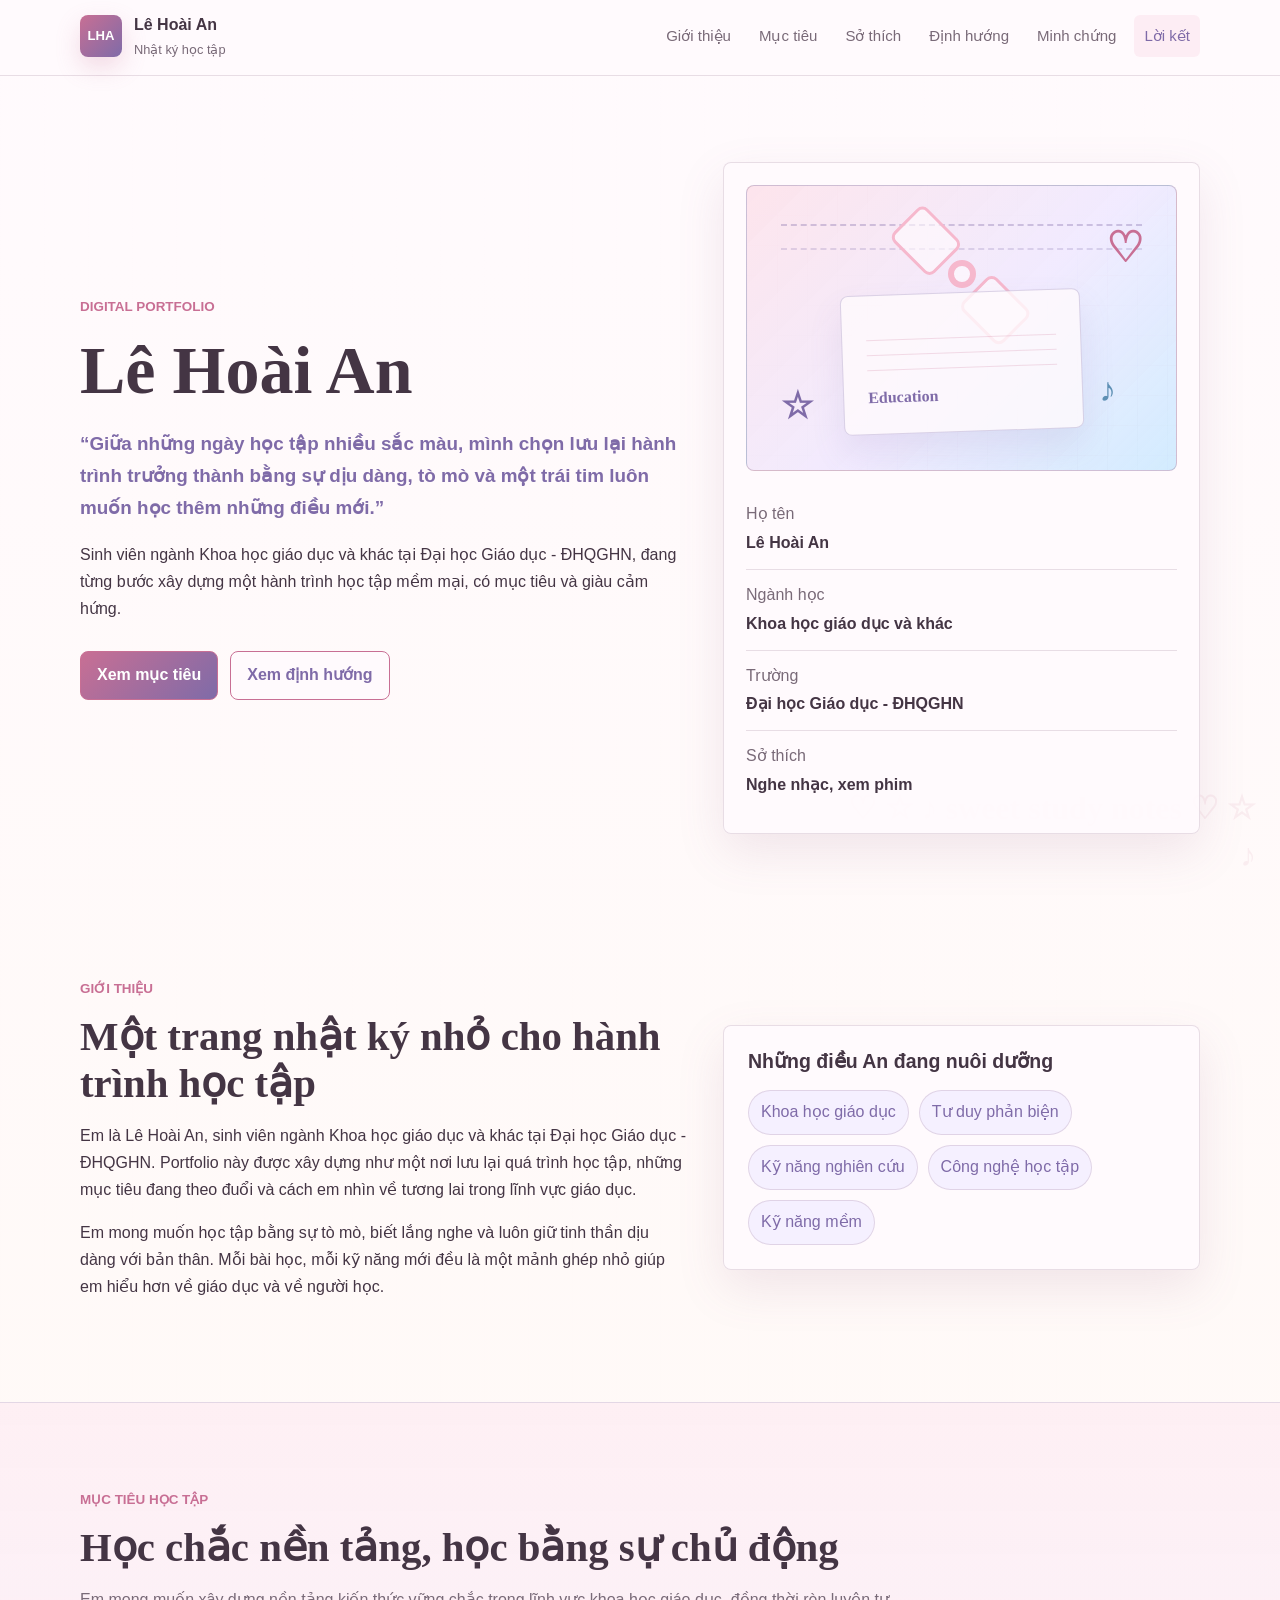
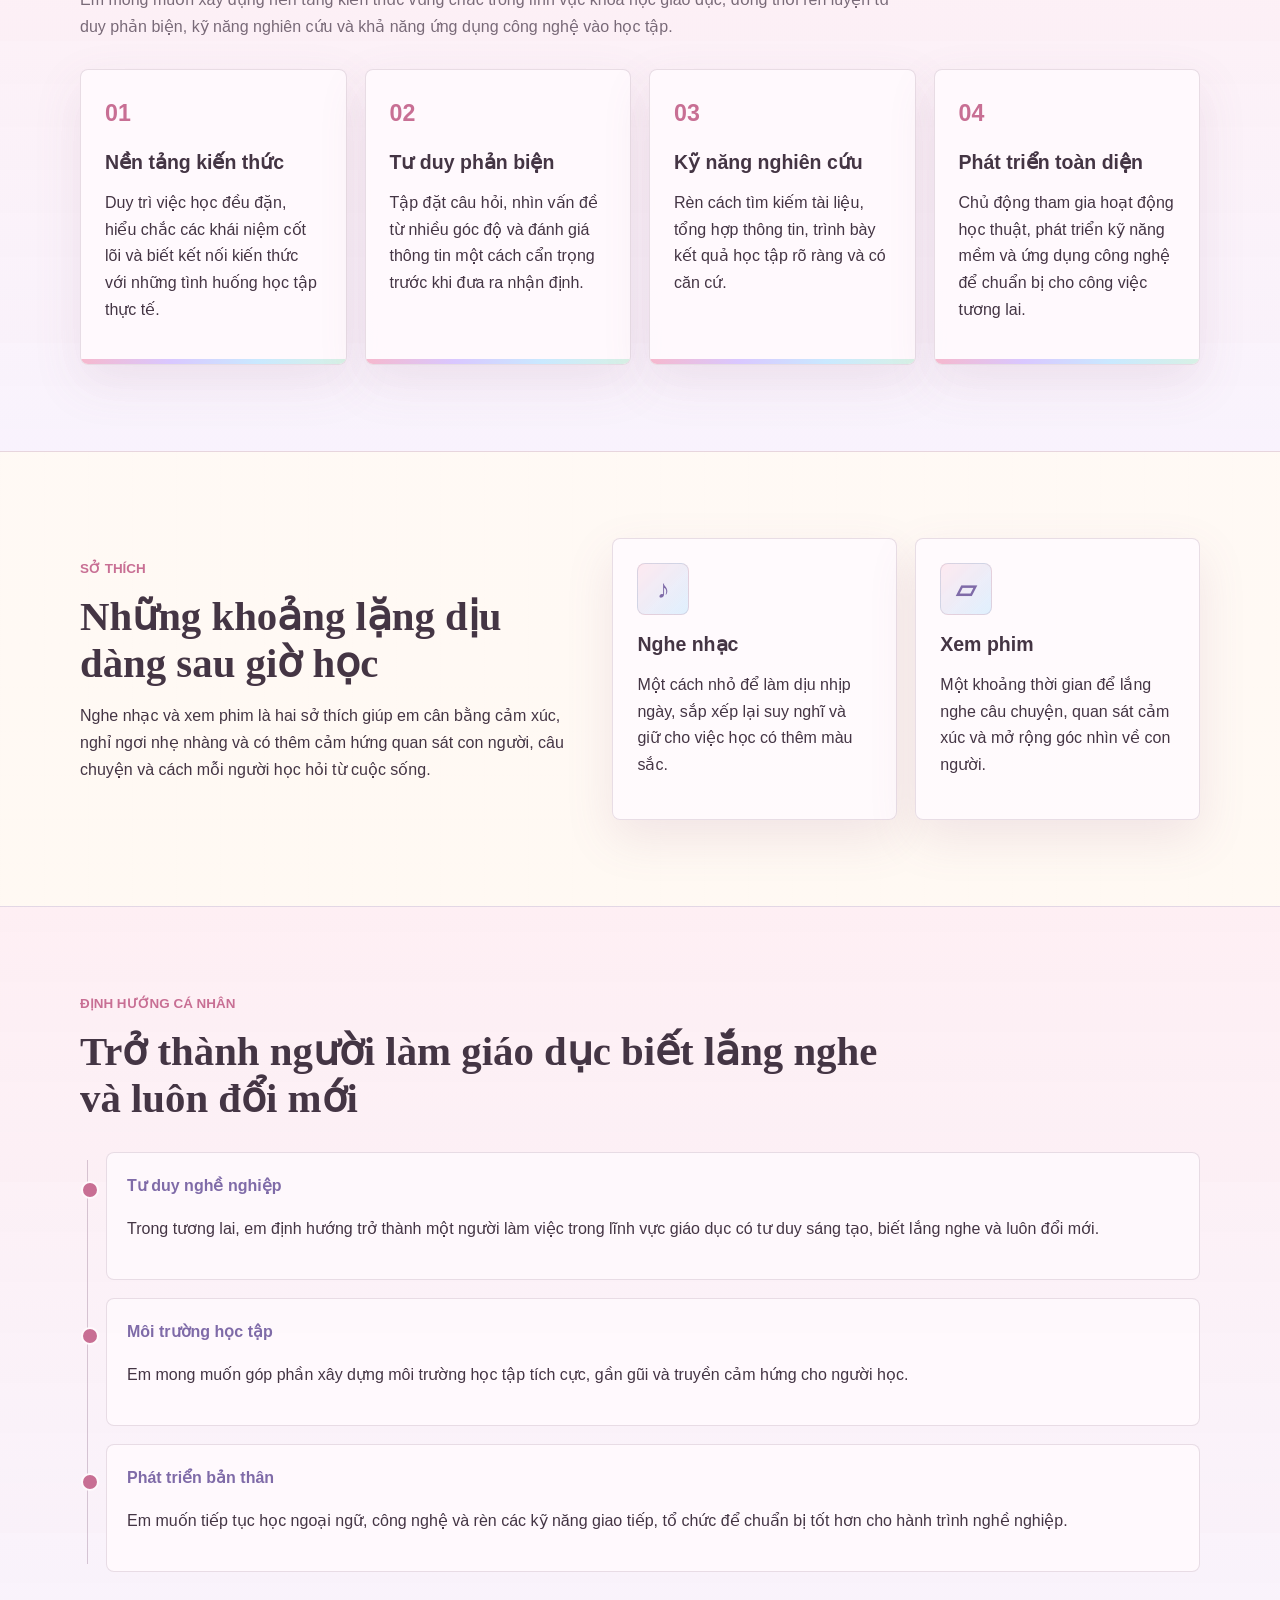
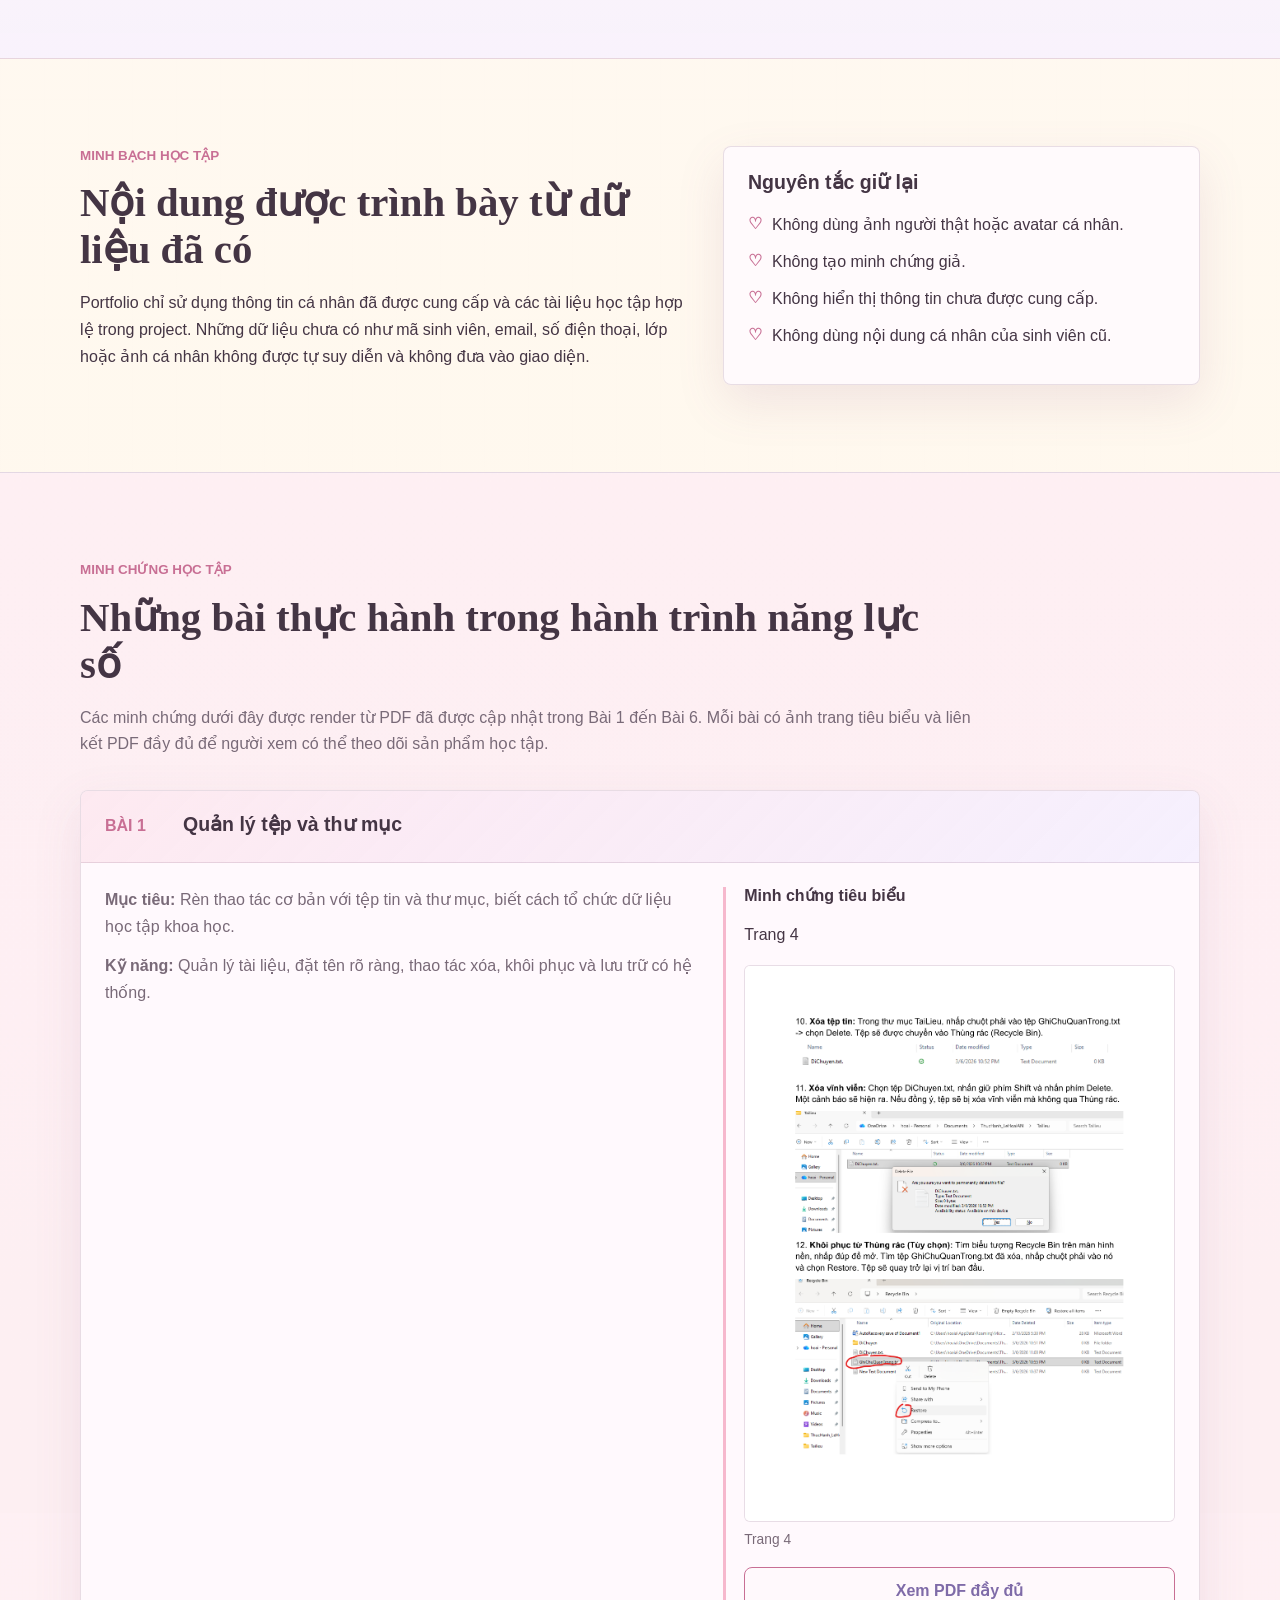
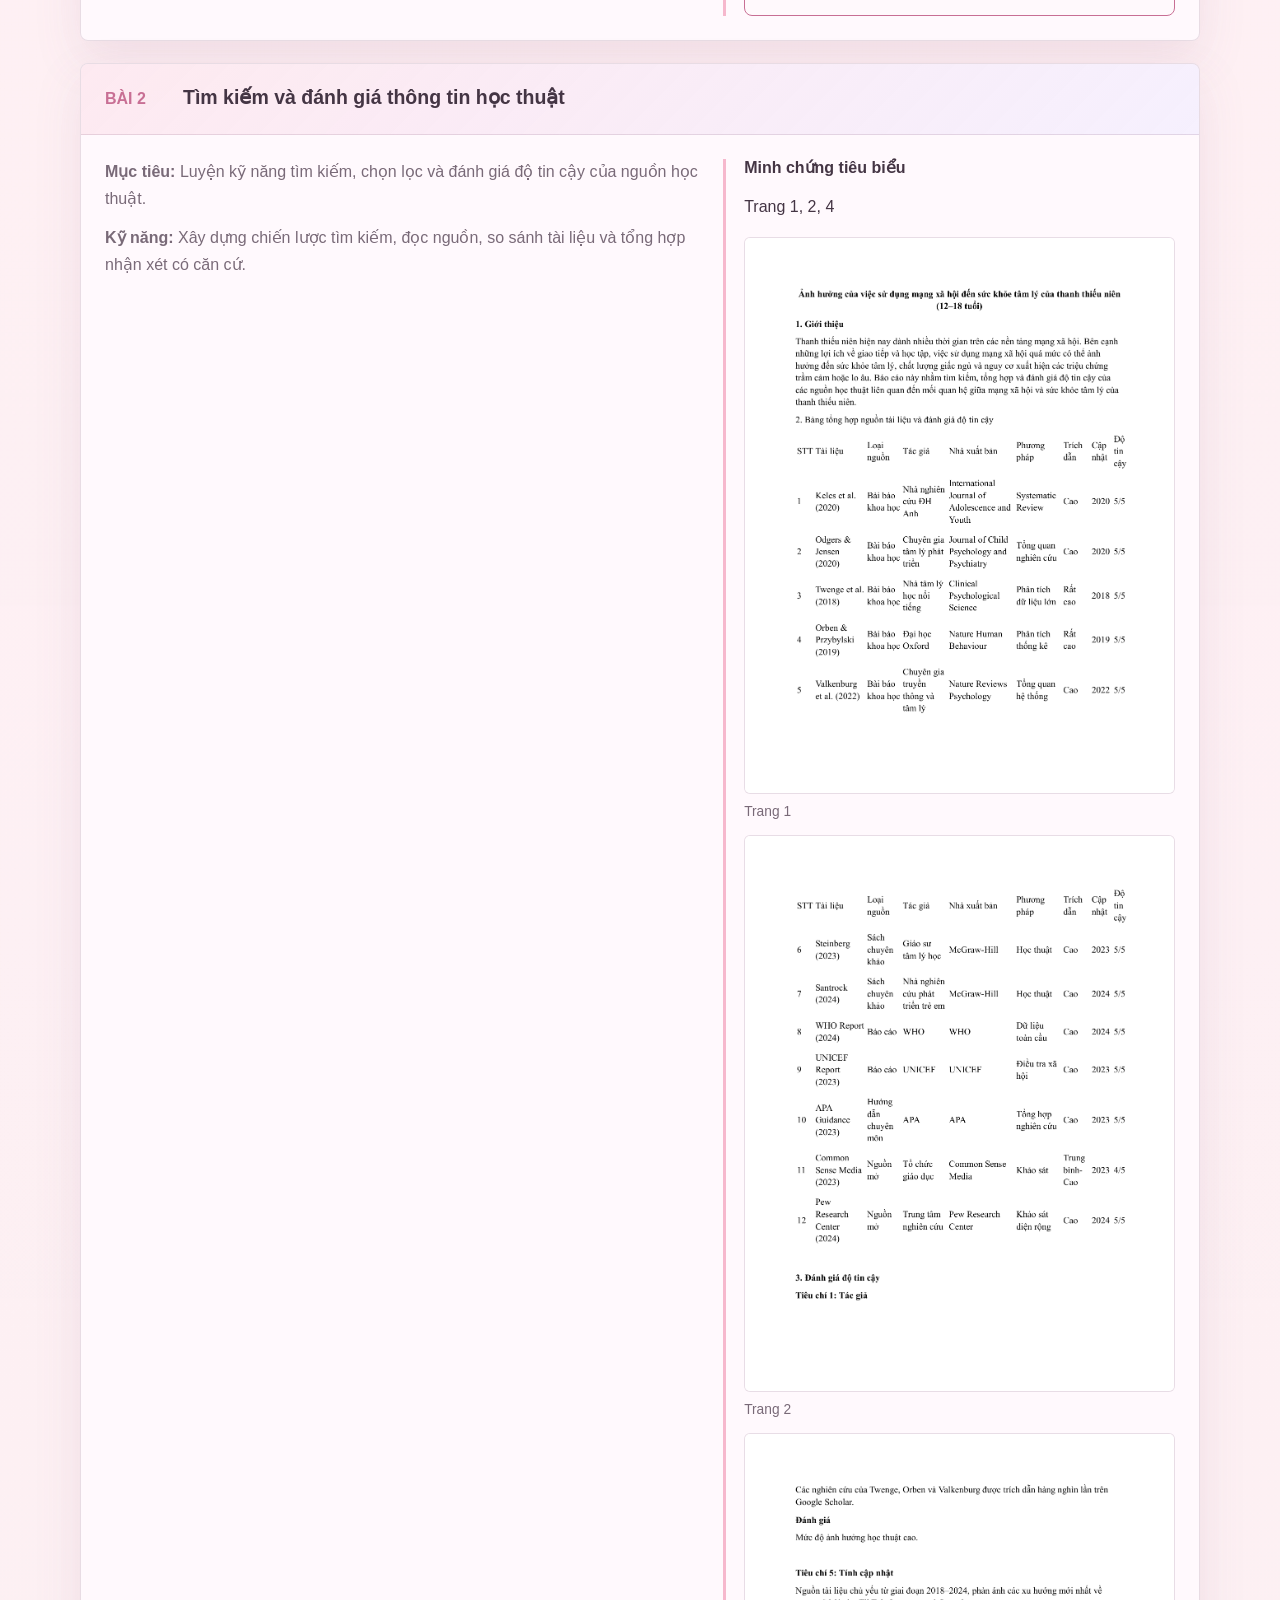
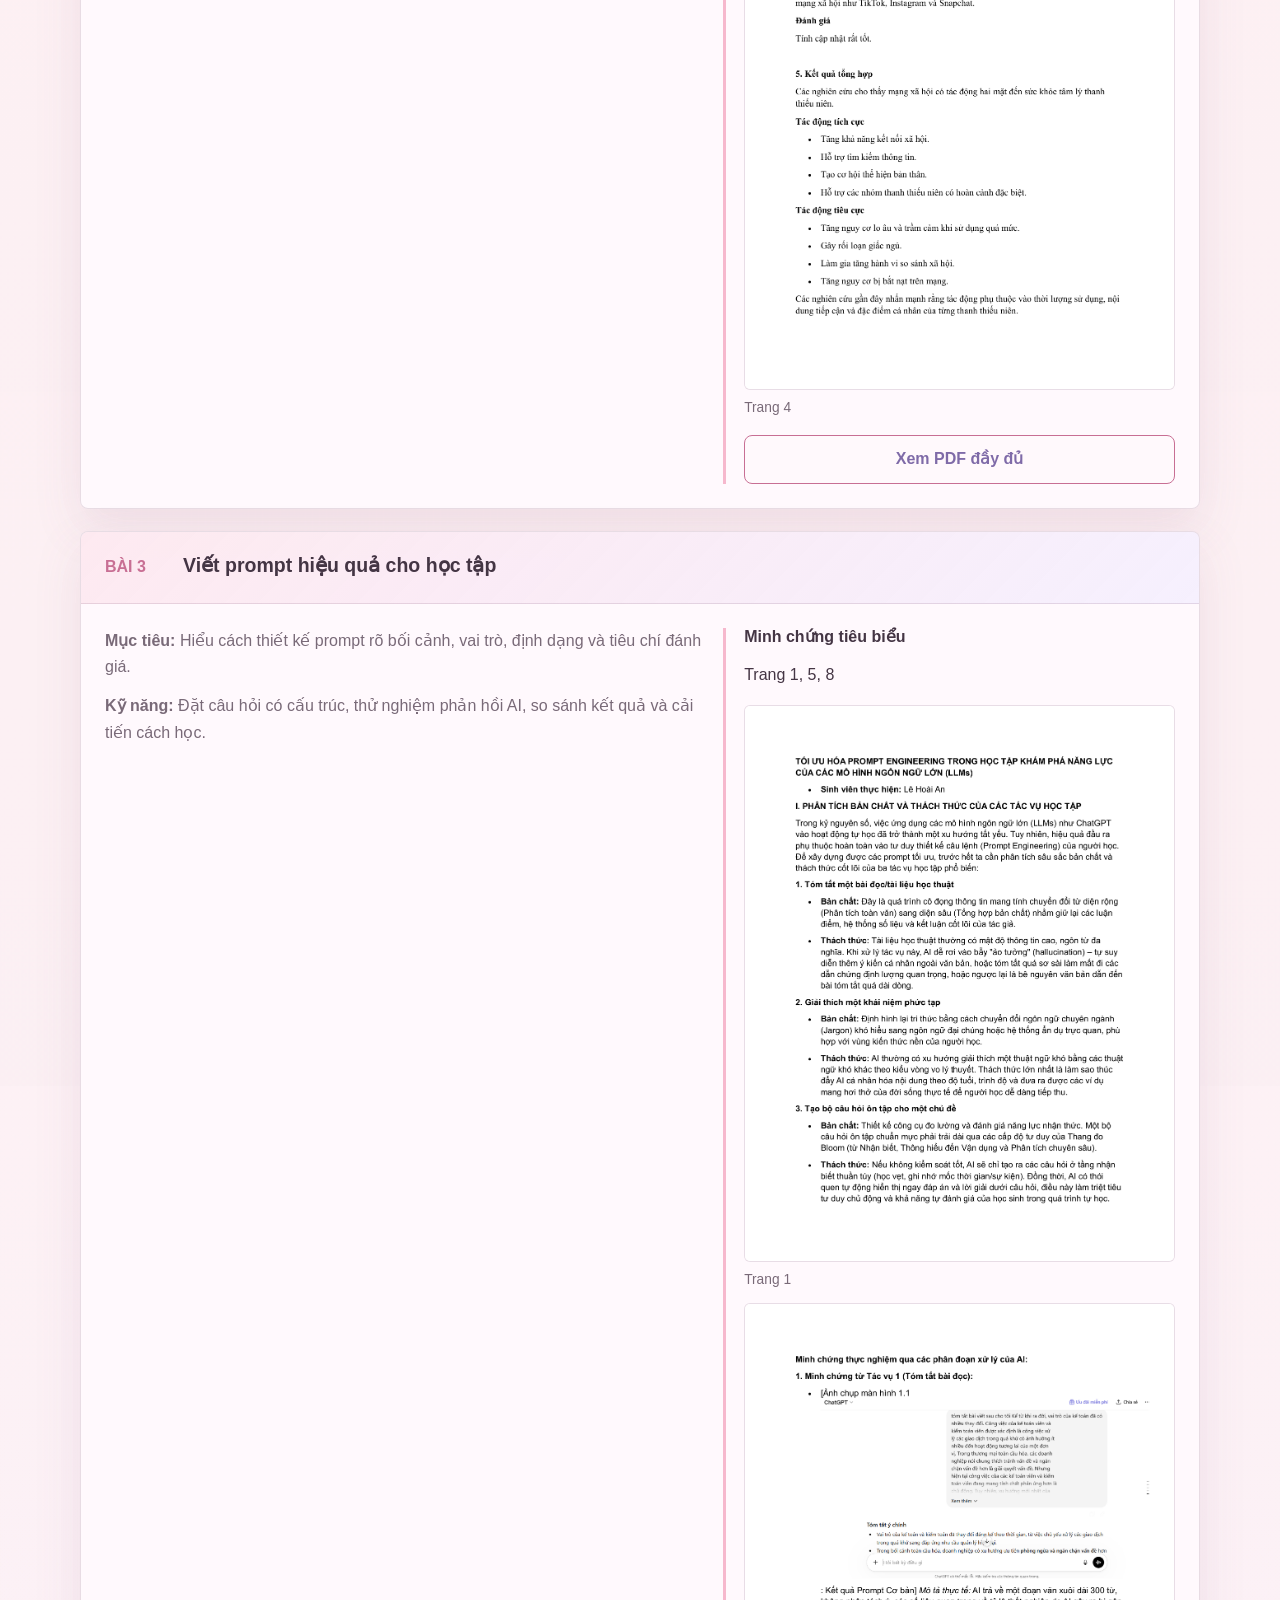
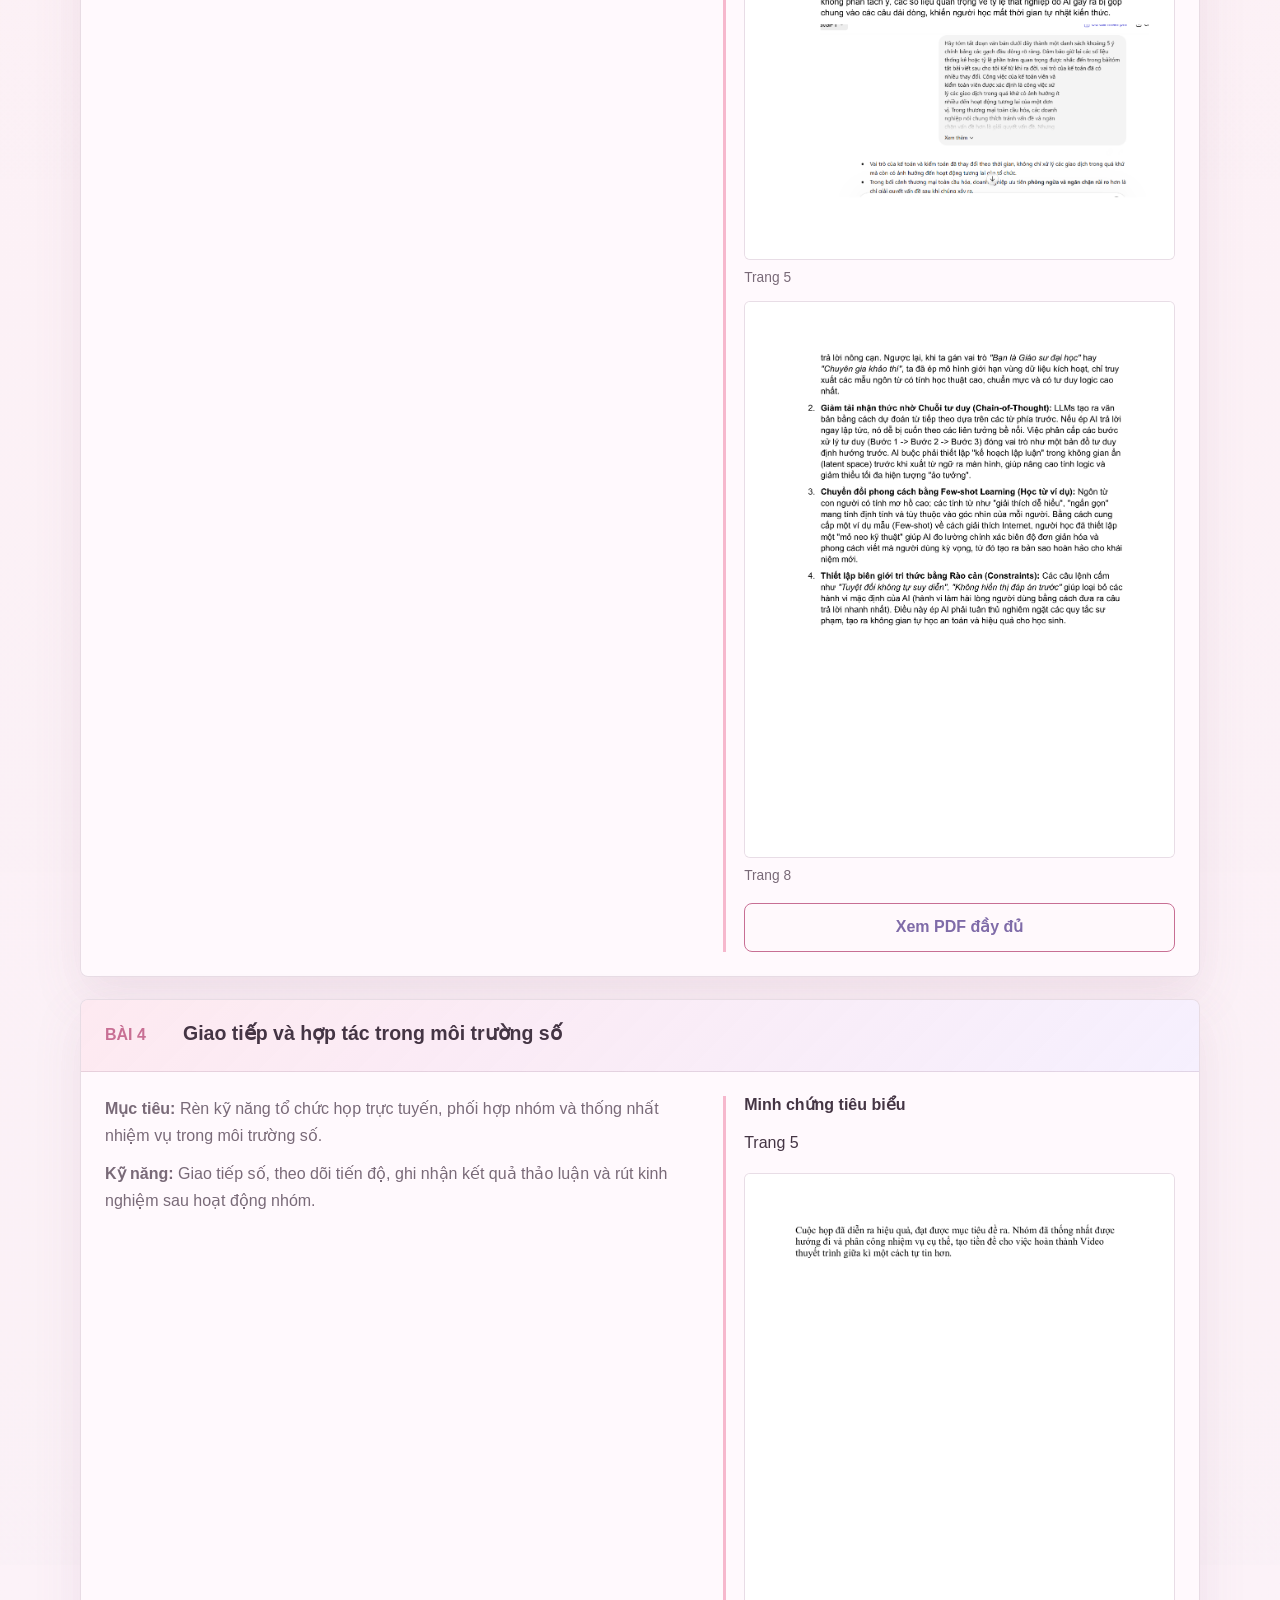
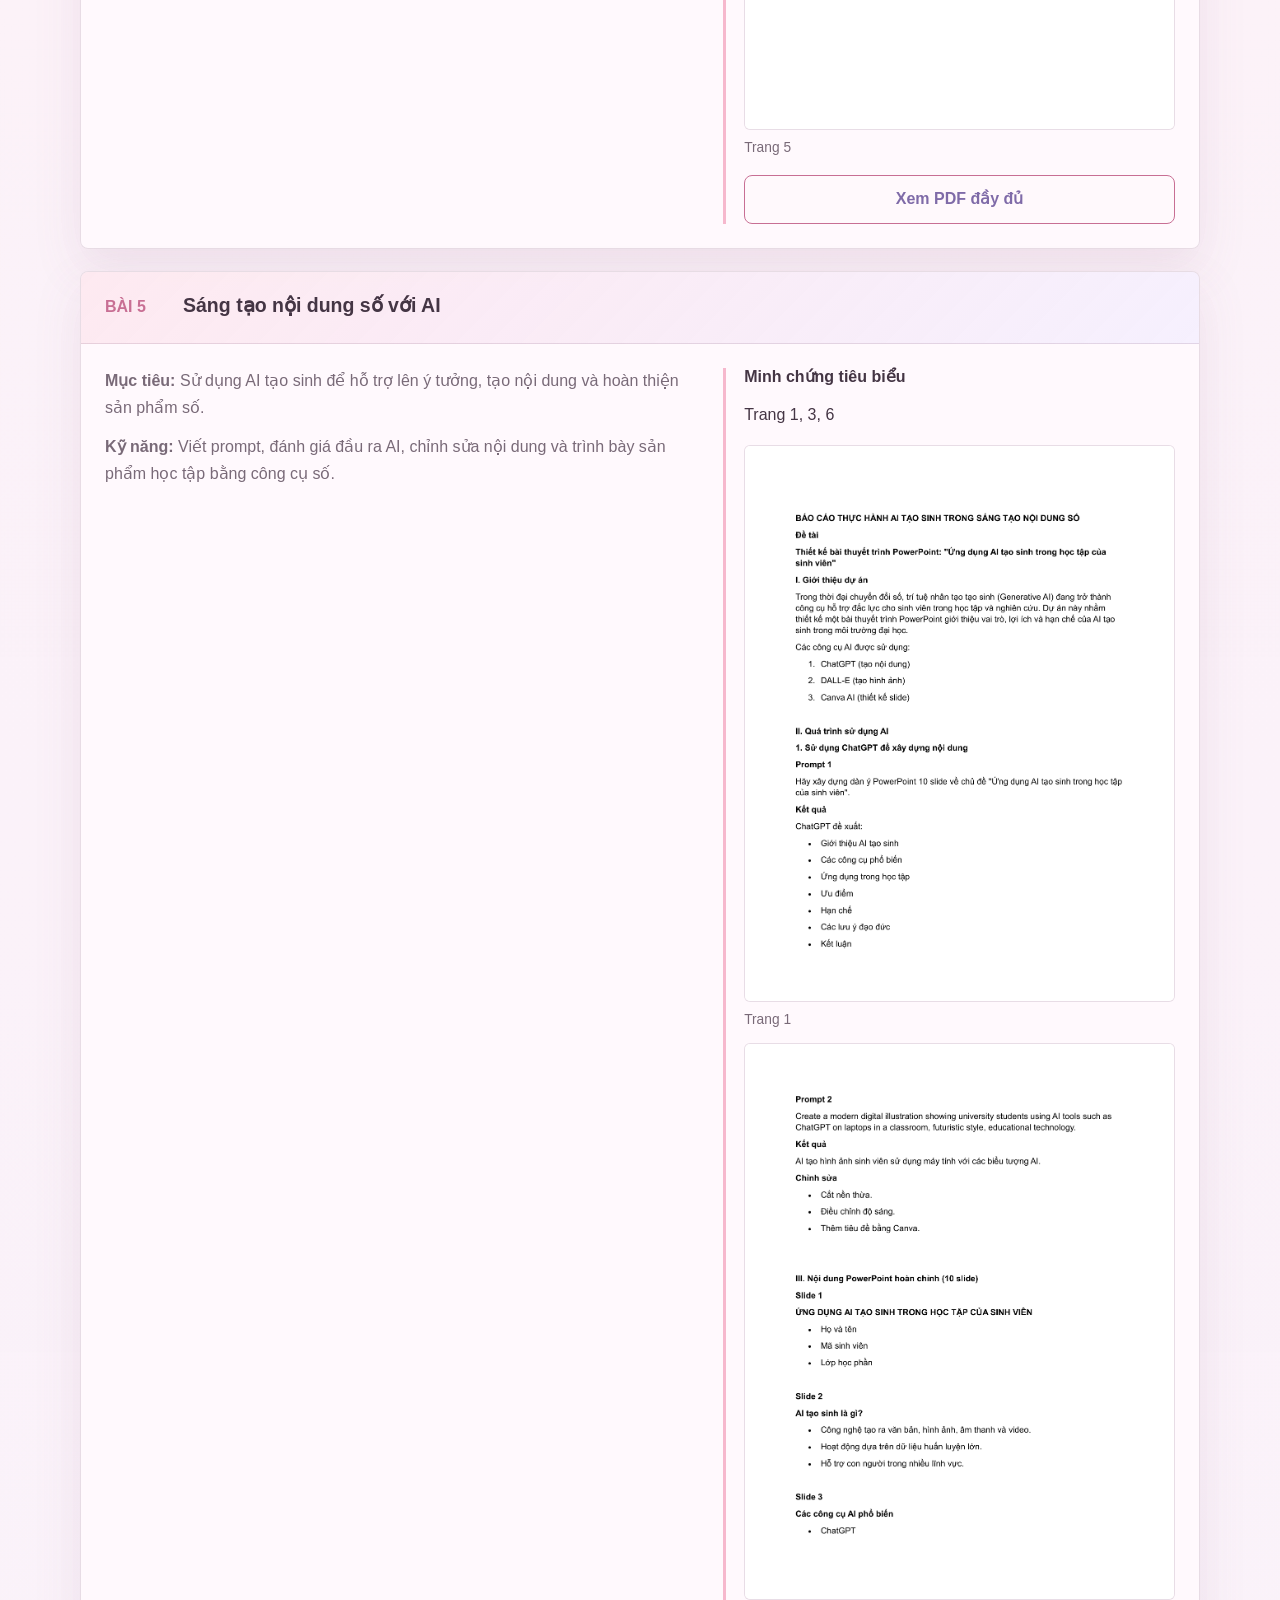
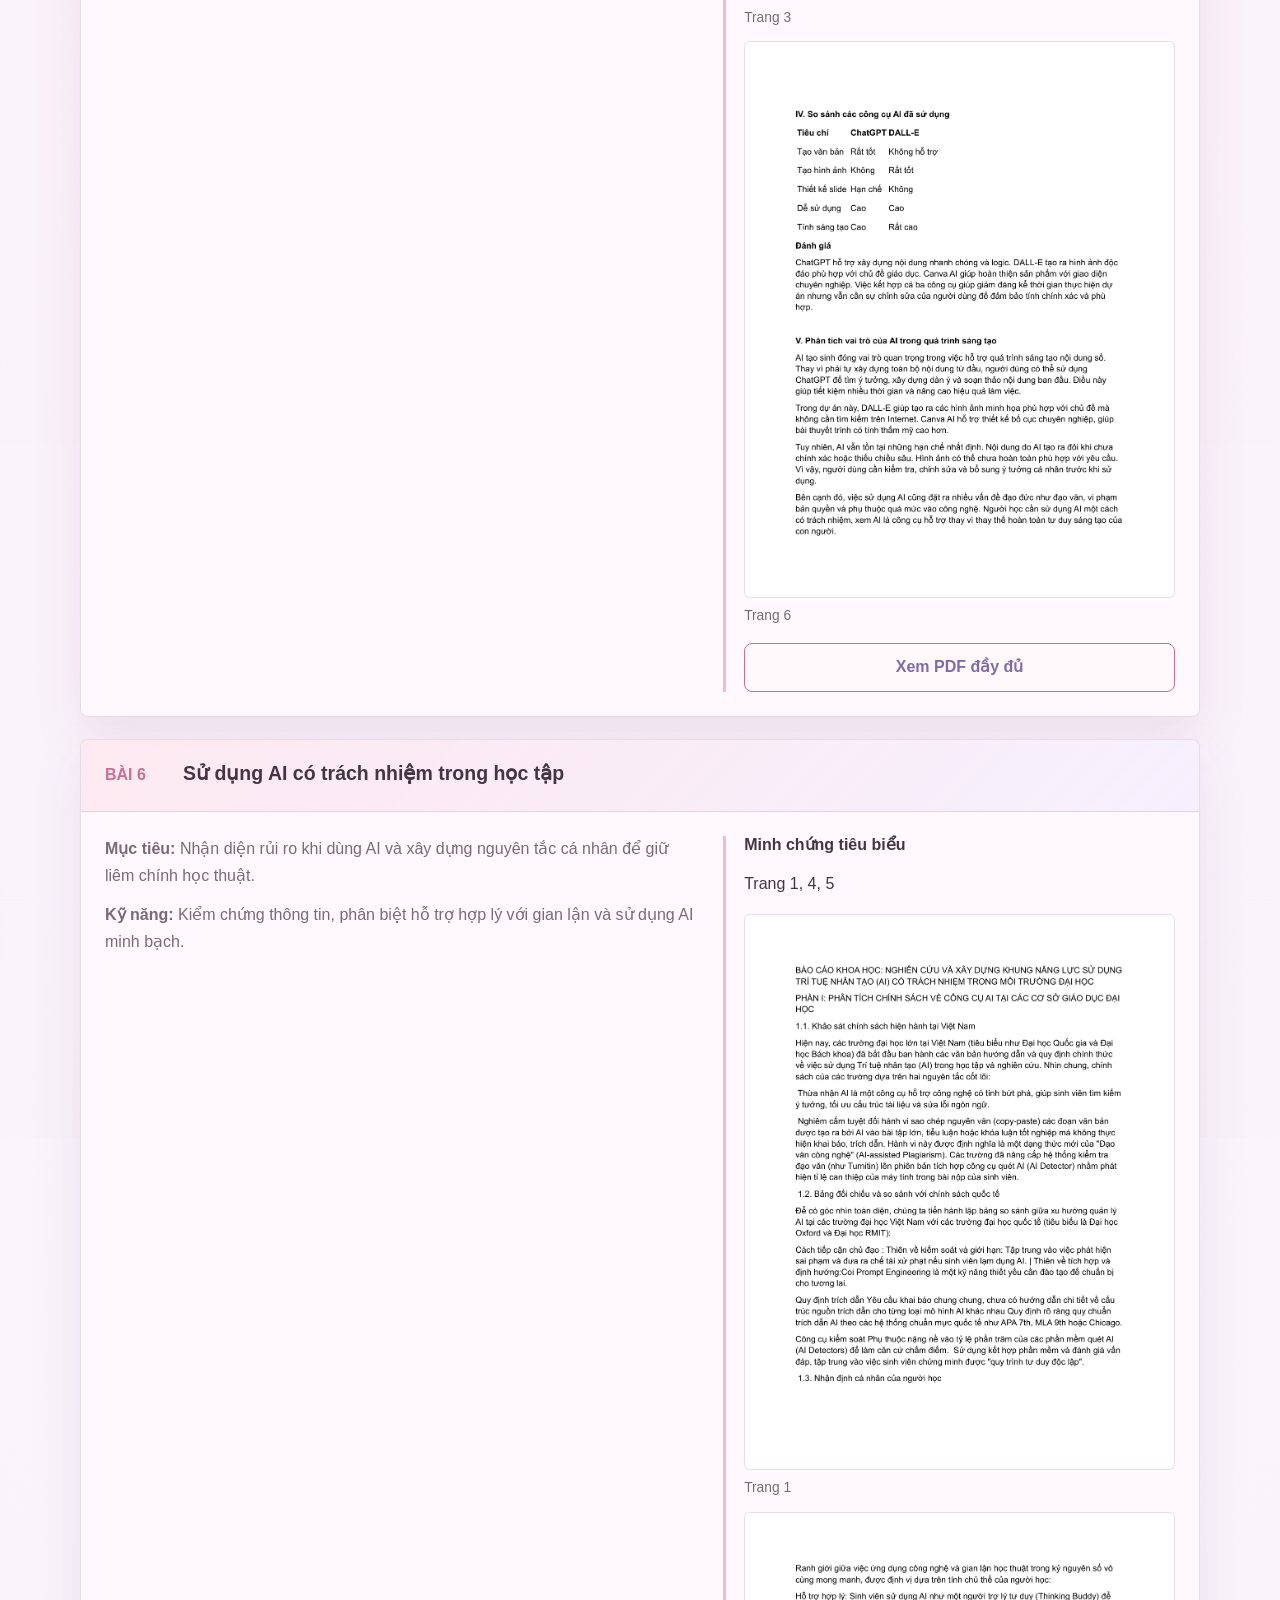
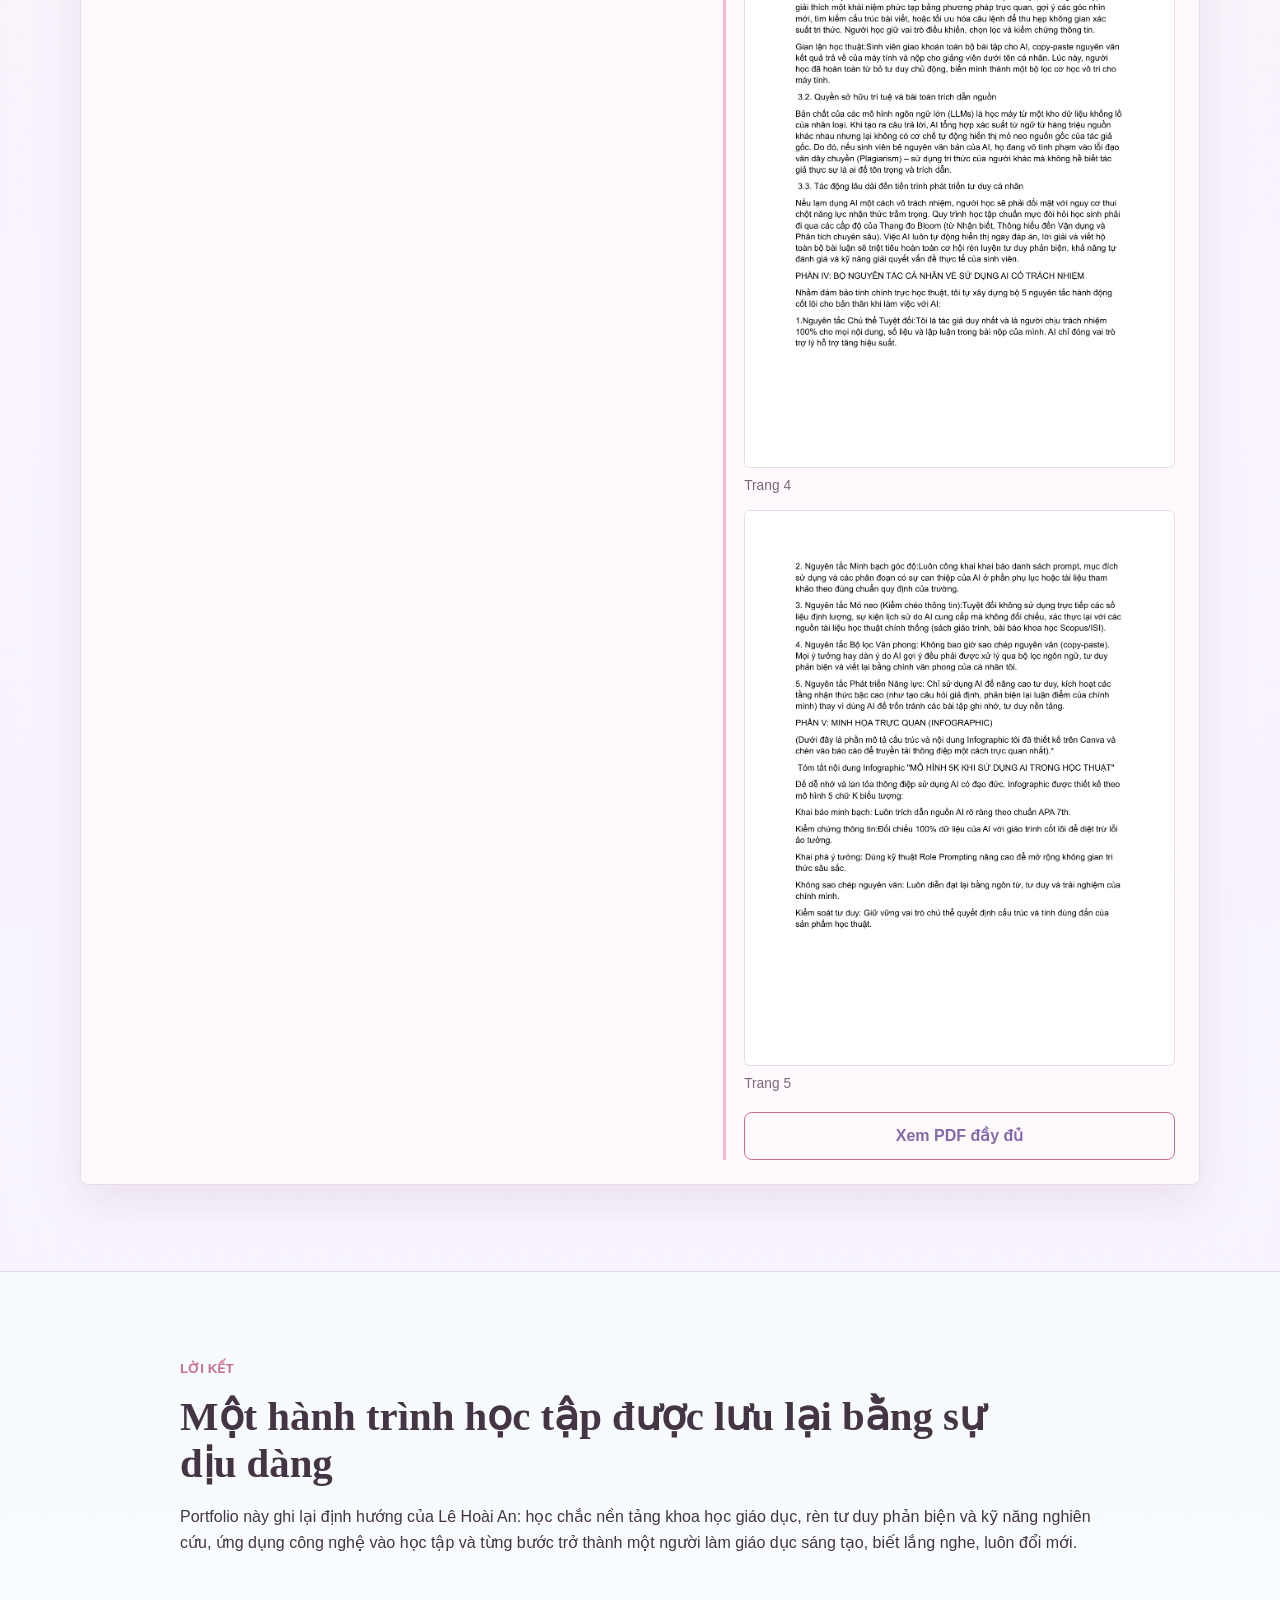
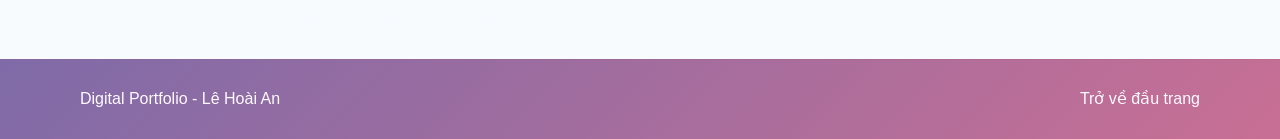
==== output-site/index.html @ e3614173 "Initial portfolio for Le Hoai An" ====
<!doctype html>
<html lang="vi">
  <head>
    <meta charset="utf-8">
    <meta name="viewport" content="width=device-width, initial-scale=1">
    <title>Digital Portfolio - Lê Hoài An</title>
    <meta name="description" content="Digital Portfolio của Lê Hoài An, sinh viên ngành Khoa học giáo dục và khác tại Đại học Giáo dục - ĐHQGHN.">
    <link rel="stylesheet" href="style.css">
  </head>
  <body>
    <a class="skip-link" href="#main">Bỏ qua điều hướng</a>

    <header class="site-header">
      <nav class="nav-shell" aria-label="Điều hướng chính">
        <a class="brand-mark" href="#top" aria-label="Về đầu trang">
          <span class="brand-seal">LHA</span>
          <span>
            <strong>Lê Hoài An</strong>
            <small>Nhật ký học tập</small>
          </span>
        </a>
        <button class="menu-toggle" type="button" aria-label="Mở menu" aria-expanded="false">
          <span></span>
          <span></span>
          <span></span>
        </button>
        <div class="nav-links">
          <a href="#gioi-thieu">Giới thiệu</a>
          <a href="#muc-tieu">Mục tiêu</a>
          <a href="#so-thich">Sở thích</a>
          <a href="#dinh-huong">Định hướng</a>
          <a href="#minh-chung">Minh chứng</a>
          <a href="#loi-ket">Lời kết</a>
        </div>
      </nav>
      <div class="reading-line" aria-hidden="true"></div>
    </header>

    <main id="main">
      <section id="top" class="hero section-band">
        <div class="container hero-grid">
          <div class="hero-copy">
            <p class="eyebrow">Digital Portfolio</p>
            <h1>Lê Hoài An</h1>
            <p class="lead">
              “Giữa những ngày học tập nhiều sắc màu, mình chọn lưu lại hành trình trưởng thành bằng sự dịu dàng, tò mò và một trái tim luôn muốn học thêm những điều mới.”
            </p>
            <p>
              Sinh viên ngành Khoa học giáo dục và khác tại Đại học Giáo dục - ĐHQGHN, đang từng bước xây dựng một hành trình học tập mềm mại, có mục tiêu và giàu cảm hứng.
            </p>
            <div class="hero-actions" aria-label="Liên kết nhanh">
              <a class="button primary" href="#muc-tieu">Xem mục tiêu</a>
              <a class="button secondary" href="#dinh-huong">Xem định hướng</a>
            </div>
          </div>

          <aside class="identity-card" aria-label="Thông tin học tập">
            <div class="memory-window" aria-hidden="true">
              <span class="sticker sticker-heart">♡</span>
              <span class="sticker sticker-star">☆</span>
              <span class="sticker sticker-note">♪</span>
              <div class="bow"></div>
              <div class="notebook">
                <span></span>
                <span></span>
                <span></span>
                <strong>Education</strong>
              </div>
            </div>
            <div class="identity-details">
              <p><span>Họ tên</span><strong>Lê Hoài An</strong></p>
              <p><span>Ngành học</span><strong>Khoa học giáo dục và khác</strong></p>
              <p><span>Trường</span><strong>Đại học Giáo dục - ĐHQGHN</strong></p>
              <p><span>Sở thích</span><strong>Nghe nhạc, xem phim</strong></p>
            </div>
          </aside>
        </div>
      </section>

      <section id="gioi-thieu" class="section-band">
        <div class="container two-column">
          <div>
            <p class="eyebrow">Giới thiệu</p>
            <h2>Một trang nhật ký nhỏ cho hành trình học tập</h2>
            <p>
              Em là Lê Hoài An, sinh viên ngành Khoa học giáo dục và khác tại Đại học Giáo dục - ĐHQGHN. Portfolio này được xây dựng như một nơi lưu lại quá trình học tập, những mục tiêu đang theo đuổi và cách em nhìn về tương lai trong lĩnh vực giáo dục.
            </p>
            <p>
              Em mong muốn học tập bằng sự tò mò, biết lắng nghe và luôn giữ tinh thần dịu dàng với bản thân. Mỗi bài học, mỗi kỹ năng mới đều là một mảnh ghép nhỏ giúp em hiểu hơn về giáo dục và về người học.
            </p>
          </div>
          <div class="focus-card">
            <h3>Những điều An đang nuôi dưỡng</h3>
            <ul class="tag-list">
              <li>Khoa học giáo dục</li>
              <li>Tư duy phản biện</li>
              <li>Kỹ năng nghiên cứu</li>
              <li>Công nghệ học tập</li>
              <li>Kỹ năng mềm</li>
            </ul>
          </div>
        </div>
      </section>

      <section id="muc-tieu" class="section-band tinted">
        <div class="container">
          <p class="eyebrow">Mục tiêu học tập</p>
          <h2>Học chắc nền tảng, học bằng sự chủ động</h2>
          <p class="section-intro">
            Em mong muốn xây dựng nền tảng kiến thức vững chắc trong lĩnh vực khoa học giáo dục, đồng thời rèn luyện tư duy phản biện, kỹ năng nghiên cứu và khả năng ứng dụng công nghệ vào học tập.
          </p>
          <div class="goal-grid">
            <article class="paper-card">
              <span class="card-index">01</span>
              <h3>Nền tảng kiến thức</h3>
              <p>Duy trì việc học đều đặn, hiểu chắc các khái niệm cốt lõi và biết kết nối kiến thức với những tình huống học tập thực tế.</p>
            </article>
            <article class="paper-card">
              <span class="card-index">02</span>
              <h3>Tư duy phản biện</h3>
              <p>Tập đặt câu hỏi, nhìn vấn đề từ nhiều góc độ và đánh giá thông tin một cách cẩn trọng trước khi đưa ra nhận định.</p>
            </article>
            <article class="paper-card">
              <span class="card-index">03</span>
              <h3>Kỹ năng nghiên cứu</h3>
              <p>Rèn cách tìm kiếm tài liệu, tổng hợp thông tin, trình bày kết quả học tập rõ ràng và có căn cứ.</p>
            </article>
            <article class="paper-card">
              <span class="card-index">04</span>
              <h3>Phát triển toàn diện</h3>
              <p>Chủ động tham gia hoạt động học thuật, phát triển kỹ năng mềm và ứng dụng công nghệ để chuẩn bị cho công việc tương lai.</p>
            </article>
          </div>
        </div>
      </section>

      <section id="so-thich" class="section-band">
        <div class="container hobby-grid">
          <div>
            <p class="eyebrow">Sở thích</p>
            <h2>Những khoảng lặng dịu dàng sau giờ học</h2>
            <p>
              Nghe nhạc và xem phim là hai sở thích giúp em cân bằng cảm xúc, nghỉ ngơi nhẹ nhàng và có thêm cảm hứng quan sát con người, câu chuyện và cách mỗi người học hỏi từ cuộc sống.
            </p>
          </div>
          <div class="hobby-cards">
            <article class="mini-card">
              <span class="soft-icon">♪</span>
              <h3>Nghe nhạc</h3>
              <p>Một cách nhỏ để làm dịu nhịp ngày, sắp xếp lại suy nghĩ và giữ cho việc học có thêm màu sắc.</p>
            </article>
            <article class="mini-card">
              <span class="soft-icon">▱</span>
              <h3>Xem phim</h3>
              <p>Một khoảng thời gian để lắng nghe câu chuyện, quan sát cảm xúc và mở rộng góc nhìn về con người.</p>
            </article>
          </div>
        </div>
      </section>

      <section id="dinh-huong" class="section-band tinted">
        <div class="container">
          <p class="eyebrow">Định hướng cá nhân</p>
          <h2>Trở thành người làm giáo dục biết lắng nghe và luôn đổi mới</h2>
          <div class="timeline">
            <article>
              <span>Tư duy nghề nghiệp</span>
              <p>Trong tương lai, em định hướng trở thành một người làm việc trong lĩnh vực giáo dục có tư duy sáng tạo, biết lắng nghe và luôn đổi mới.</p>
            </article>
            <article>
              <span>Môi trường học tập</span>
              <p>Em mong muốn góp phần xây dựng môi trường học tập tích cực, gần gũi và truyền cảm hứng cho người học.</p>
            </article>
            <article>
              <span>Phát triển bản thân</span>
              <p>Em muốn tiếp tục học ngoại ngữ, công nghệ và rèn các kỹ năng giao tiếp, tổ chức để chuẩn bị tốt hơn cho hành trình nghề nghiệp.</p>
            </article>
          </div>
        </div>
      </section>

      <section id="minh-bach" class="section-band">
        <div class="container two-column">
          <div>
            <p class="eyebrow">Minh bạch học tập</p>
            <h2>Nội dung được trình bày từ dữ liệu đã có</h2>
            <p>
              Portfolio chỉ sử dụng thông tin cá nhân đã được cung cấp và các tài liệu học tập hợp lệ trong project. Những dữ liệu chưa có như mã sinh viên, email, số điện thoại, lớp hoặc ảnh cá nhân không được tự suy diễn và không đưa vào giao diện.
            </p>
          </div>
          <div class="focus-card">
            <h3>Nguyên tắc giữ lại</h3>
            <ul class="check-list">
              <li>Không dùng ảnh người thật hoặc avatar cá nhân.</li>
              <li>Không tạo minh chứng giả.</li>
              <li>Không hiển thị thông tin chưa được cung cấp.</li>
              <li>Không dùng nội dung cá nhân của sinh viên cũ.</li>
            </ul>
          </div>
        </div>
      </section>

      <section id="minh-chung" class="section-band tinted projects">
        <div class="container">
          <p class="eyebrow">Minh chứng học tập</p>
          <h2>Những bài thực hành trong hành trình năng lực số</h2>
          <p class="section-intro">
            Các minh chứng dưới đây được render từ PDF đã được cập nhật trong Bài 1 đến Bài 6. Mỗi bài có ảnh trang tiêu biểu và liên kết PDF đầy đủ để người xem có thể theo dõi sản phẩm học tập.
          </p>

          <div class="project-stack">
            <article class="project-card">
              <div class="project-head">
                <span>Bài 1</span>
                <h3>Quản lý tệp và thư mục</h3>
              </div>
              <div class="project-body">
                <div class="project-copy">
                  <p><strong>Mục tiêu:</strong> Rèn thao tác cơ bản với tệp tin và thư mục, biết cách tổ chức dữ liệu học tập khoa học.</p>
                  <p><strong>Kỹ năng:</strong> Quản lý tài liệu, đặt tên rõ ràng, thao tác xóa, khôi phục và lưu trữ có hệ thống.</p>
                </div>
                <div class="evidence-panel">
                  <h4>Minh chứng tiêu biểu</h4>
                  <p>Trang 4</p>
                  <div class="evidence-grid">
                    <figure>
                      <img src="assets/images/evidence/bai-1-trang-4.png" alt="Minh chứng Bài 1 trang 4">
                      <figcaption>Trang 4</figcaption>
                    </figure>
                  </div>
                  <a class="button secondary pdf-link" href="assets/documents/bai-1.pdf" target="_blank" rel="noopener">Xem PDF đầy đủ</a>
                </div>
              </div>
            </article>

            <article class="project-card">
              <div class="project-head">
                <span>Bài 2</span>
                <h3>Tìm kiếm và đánh giá thông tin học thuật</h3>
              </div>
              <div class="project-body">
                <div class="project-copy">
                  <p><strong>Mục tiêu:</strong> Luyện kỹ năng tìm kiếm, chọn lọc và đánh giá độ tin cậy của nguồn học thuật.</p>
                  <p><strong>Kỹ năng:</strong> Xây dựng chiến lược tìm kiếm, đọc nguồn, so sánh tài liệu và tổng hợp nhận xét có căn cứ.</p>
                </div>
                <div class="evidence-panel">
                  <h4>Minh chứng tiêu biểu</h4>
                  <p>Trang 1, 2, 4</p>
                  <div class="evidence-grid">
                    <figure>
                      <img src="assets/images/evidence/bai-2-trang-1.png" alt="Minh chứng Bài 2 trang 1">
                      <figcaption>Trang 1</figcaption>
                    </figure>
                    <figure>
                      <img src="assets/images/evidence/bai-2-trang-2.png" alt="Minh chứng Bài 2 trang 2">
                      <figcaption>Trang 2</figcaption>
                    </figure>
                    <figure>
                      <img src="assets/images/evidence/bai-2-trang-4.png" alt="Minh chứng Bài 2 trang 4">
                      <figcaption>Trang 4</figcaption>
                    </figure>
                  </div>
                  <a class="button secondary pdf-link" href="assets/documents/bai-2.pdf" target="_blank" rel="noopener">Xem PDF đầy đủ</a>
                </div>
              </div>
            </article>

            <article class="project-card">
              <div class="project-head">
                <span>Bài 3</span>
                <h3>Viết prompt hiệu quả cho học tập</h3>
              </div>
              <div class="project-body">
                <div class="project-copy">
                  <p><strong>Mục tiêu:</strong> Hiểu cách thiết kế prompt rõ bối cảnh, vai trò, định dạng và tiêu chí đánh giá.</p>
                  <p><strong>Kỹ năng:</strong> Đặt câu hỏi có cấu trúc, thử nghiệm phản hồi AI, so sánh kết quả và cải tiến cách học.</p>
                </div>
                <div class="evidence-panel">
                  <h4>Minh chứng tiêu biểu</h4>
                  <p>Trang 1, 5, 8</p>
                  <div class="evidence-grid">
                    <figure>
                      <img src="assets/images/evidence/bai-3-trang-1.png" alt="Minh chứng Bài 3 trang 1">
                      <figcaption>Trang 1</figcaption>
                    </figure>
                    <figure>
                      <img src="assets/images/evidence/bai-3-trang-5.png" alt="Minh chứng Bài 3 trang 5">
                      <figcaption>Trang 5</figcaption>
                    </figure>
                    <figure>
                      <img src="assets/images/evidence/bai-3-trang-8.png" alt="Minh chứng Bài 3 trang 8">
                      <figcaption>Trang 8</figcaption>
                    </figure>
                  </div>
                  <a class="button secondary pdf-link" href="assets/documents/bai-3.pdf" target="_blank" rel="noopener">Xem PDF đầy đủ</a>
                </div>
              </div>
            </article>

            <article class="project-card">
              <div class="project-head">
                <span>Bài 4</span>
                <h3>Giao tiếp và hợp tác trong môi trường số</h3>
              </div>
              <div class="project-body">
                <div class="project-copy">
                  <p><strong>Mục tiêu:</strong> Rèn kỹ năng tổ chức họp trực tuyến, phối hợp nhóm và thống nhất nhiệm vụ trong môi trường số.</p>
                  <p><strong>Kỹ năng:</strong> Giao tiếp số, theo dõi tiến độ, ghi nhận kết quả thảo luận và rút kinh nghiệm sau hoạt động nhóm.</p>
                </div>
                <div class="evidence-panel">
                  <h4>Minh chứng tiêu biểu</h4>
                  <p>Trang 5</p>
                  <div class="evidence-grid">
                    <figure>
                      <img src="assets/images/evidence/bai-4-trang-5.png" alt="Minh chứng Bài 4 trang 5">
                      <figcaption>Trang 5</figcaption>
                    </figure>
                  </div>
                  <a class="button secondary pdf-link" href="assets/documents/bai-4.pdf" target="_blank" rel="noopener">Xem PDF đầy đủ</a>
                </div>
              </div>
            </article>

            <article class="project-card">
              <div class="project-head">
                <span>Bài 5</span>
                <h3>Sáng tạo nội dung số với AI</h3>
              </div>
              <div class="project-body">
                <div class="project-copy">
                  <p><strong>Mục tiêu:</strong> Sử dụng AI tạo sinh để hỗ trợ lên ý tưởng, tạo nội dung và hoàn thiện sản phẩm số.</p>
                  <p><strong>Kỹ năng:</strong> Viết prompt, đánh giá đầu ra AI, chỉnh sửa nội dung và trình bày sản phẩm học tập bằng công cụ số.</p>
                </div>
                <div class="evidence-panel">
                  <h4>Minh chứng tiêu biểu</h4>
                  <p>Trang 1, 3, 6</p>
                  <div class="evidence-grid">
                    <figure>
                      <img src="assets/images/evidence/bai-5-trang-1.png" alt="Minh chứng Bài 5 trang 1">
                      <figcaption>Trang 1</figcaption>
                    </figure>
                    <figure>
                      <img src="assets/images/evidence/bai-5-trang-3.png" alt="Minh chứng Bài 5 trang 3">
                      <figcaption>Trang 3</figcaption>
                    </figure>
                    <figure>
                      <img src="assets/images/evidence/bai-5-trang-6.png" alt="Minh chứng Bài 5 trang 6">
                      <figcaption>Trang 6</figcaption>
                    </figure>
                  </div>
                  <a class="button secondary pdf-link" href="assets/documents/bai-5.pdf" target="_blank" rel="noopener">Xem PDF đầy đủ</a>
                </div>
              </div>
            </article>

            <article class="project-card">
              <div class="project-head">
                <span>Bài 6</span>
                <h3>Sử dụng AI có trách nhiệm trong học tập</h3>
              </div>
              <div class="project-body">
                <div class="project-copy">
                  <p><strong>Mục tiêu:</strong> Nhận diện rủi ro khi dùng AI và xây dựng nguyên tắc cá nhân để giữ liêm chính học thuật.</p>
                  <p><strong>Kỹ năng:</strong> Kiểm chứng thông tin, phân biệt hỗ trợ hợp lý với gian lận và sử dụng AI minh bạch.</p>
                </div>
                <div class="evidence-panel">
                  <h4>Minh chứng tiêu biểu</h4>
                  <p>Trang 1, 4, 5</p>
                  <div class="evidence-grid">
                    <figure>
                      <img src="assets/images/evidence/bai-6-trang-1.png" alt="Minh chứng Bài 6 trang 1">
                      <figcaption>Trang 1</figcaption>
                    </figure>
                    <figure>
                      <img src="assets/images/evidence/bai-6-trang-4.png" alt="Minh chứng Bài 6 trang 4">
                      <figcaption>Trang 4</figcaption>
                    </figure>
                    <figure>
                      <img src="assets/images/evidence/bai-6-trang-5.png" alt="Minh chứng Bài 6 trang 5">
                      <figcaption>Trang 5</figcaption>
                    </figure>
                  </div>
                  <a class="button secondary pdf-link" href="assets/documents/bai-6.pdf" target="_blank" rel="noopener">Xem PDF đầy đủ</a>
                </div>
              </div>
            </article>
          </div>
        </div>
      </section>

      <section id="loi-ket" class="section-band">
        <div class="container conclusion">
          <p class="eyebrow">Lời kết</p>
          <h2>Một hành trình học tập được lưu lại bằng sự dịu dàng</h2>
          <p>
            Portfolio này ghi lại định hướng của Lê Hoài An: học chắc nền tảng khoa học giáo dục, rèn tư duy phản biện và kỹ năng nghiên cứu, ứng dụng công nghệ vào học tập và từng bước trở thành một người làm giáo dục sáng tạo, biết lắng nghe, luôn đổi mới.
          </p>
        </div>
      </section>
    </main>

    <footer class="site-footer">
      <div class="container footer-grid">
        <p>Digital Portfolio - Lê Hoài An</p>
        <a href="#top">Trở về đầu trang</a>
      </div>
    </footer>

    <script src="script.js"></script>
  </body>
</html>
---- output-site/style.css ----
:root {
  --ink: #443544;
  --muted-ink: #796a78;
  --surface: #fffafd;
  --surface-soft: #fff4f8;
  --cream: #fff6df;
  --petal: #f6b8cd;
  --petal-soft: #fde4ec;
  --lavender: #d9c7ff;
  --lavender-soft: #f0eaff;
  --baby-blue: #c9e9ff;
  --mint: #d8f1e5;
  --peach: #ffd3bd;
  --rose: #c86f94;
  --violet: #7f6ba8;
  --line: rgba(126, 88, 120, 0.18);
  --line-strong: rgba(126, 88, 120, 0.3);
  --shadow: 0 18px 48px rgba(143, 95, 128, 0.13);
  --radius: 8px;
}

* {
  box-sizing: border-box;
}

html {
  scroll-behavior: smooth;
}

body {
  margin: 0;
  color: var(--ink);
  background:
    linear-gradient(180deg, rgba(255, 250, 253, 0.98), rgba(255, 246, 223, 0.9) 46%, rgba(247, 251, 255, 0.96)),
    linear-gradient(90deg, rgba(200, 111, 148, 0.06) 1px, transparent 1px),
    linear-gradient(0deg, rgba(127, 107, 168, 0.05) 1px, transparent 1px);
  background-size: 100% 100%, 44px 44px, 44px 44px;
  font-family: "Segoe UI", Tahoma, Geneva, Arial, sans-serif;
  line-height: 1.68;
  letter-spacing: 0;
  text-rendering: optimizeLegibility;
}

body::before {
  content: "♡  ☆  ♪  sweet study notes  ♡  ☆  ♪";
  position: fixed;
  right: 24px;
  bottom: 22px;
  z-index: 0;
  max-width: 420px;
  color: rgba(200, 111, 148, 0.09);
  font-family: "Segoe Print", "Comic Sans MS", cursive;
  font-size: 2rem;
  font-weight: 700;
  line-height: 1.45;
  text-align: right;
  pointer-events: none;
}

.site-header,
main,
.site-footer {
  position: relative;
  z-index: 1;
}

a {
  color: inherit;
  letter-spacing: 0;
}

h1,
h2,
h3,
h4,
p,
li,
a,
button {
  letter-spacing: 0;
  font-variant: normal;
  font-feature-settings: normal;
}

.skip-link {
  position: absolute;
  left: 16px;
  top: -80px;
  z-index: 20;
  padding: 10px 14px;
  border-radius: 6px;
  color: #ffffff;
  background: var(--violet);
  transition: top 0.2s ease;
}

.skip-link:focus {
  top: 16px;
}

.container {
  width: min(1120px, calc(100% - 40px));
  margin: 0 auto;
}

.site-header {
  position: sticky;
  top: 0;
  z-index: 10;
  background: rgba(255, 250, 253, 0.9);
  border-bottom: 1px solid var(--line);
  backdrop-filter: blur(14px);
}

.nav-shell {
  width: min(1120px, calc(100% - 40px));
  min-height: 72px;
  margin: 0 auto;
  display: flex;
  align-items: center;
  justify-content: space-between;
  gap: 20px;
}

.brand-mark {
  display: inline-flex;
  align-items: center;
  min-width: 0;
  gap: 12px;
  text-decoration: none;
}

.brand-seal {
  width: 42px;
  height: 42px;
  display: grid;
  place-items: center;
  border-radius: var(--radius);
  color: #ffffff;
  background: linear-gradient(135deg, var(--rose), var(--violet));
  box-shadow: 0 10px 24px rgba(200, 111, 148, 0.24);
  font-size: 0.82rem;
  font-weight: 900;
}

.brand-mark strong,
.brand-mark small {
  display: block;
}

.brand-mark > span:last-child {
  min-width: 0;
}

.brand-mark small {
  color: var(--muted-ink);
  font-size: 0.8rem;
}

.nav-links {
  display: flex;
  align-items: center;
  gap: 8px;
}

.nav-links a {
  padding: 8px 10px;
  border-radius: 6px;
  color: var(--muted-ink);
  text-decoration: none;
  font-size: 0.94rem;
}

.nav-links a:hover,
.nav-links a.is-active {
  color: var(--violet);
  background: rgba(246, 184, 205, 0.2);
}

.menu-toggle {
  display: none;
  width: 42px;
  height: 42px;
  border: 1px solid var(--line);
  border-radius: var(--radius);
  background: var(--surface);
}

.menu-toggle span {
  display: block;
  width: 18px;
  height: 2px;
  margin: 4px auto;
  background: var(--violet);
}

.reading-line {
  height: 3px;
  width: 0;
  background: linear-gradient(90deg, var(--petal), var(--lavender), var(--baby-blue), var(--mint));
}

.section-band {
  padding: 86px 0;
}

.section-band.tinted {
  background:
    linear-gradient(180deg, rgba(253, 228, 236, 0.48), rgba(240, 234, 255, 0.42)),
    rgba(255, 250, 253, 0.72);
  border-block: 1px solid var(--line);
}

.hero {
  min-height: calc(92vh - 72px);
  display: grid;
  align-items: center;
  padding-bottom: 58px;
}

.hero-grid,
.two-column {
  display: grid;
  grid-template-columns: minmax(0, 1.12fr) minmax(300px, 0.88fr);
  gap: 36px;
  align-items: center;
}

.eyebrow {
  margin: 0 0 12px;
  color: var(--rose);
  font-size: 0.84rem;
  font-weight: 850;
  text-transform: uppercase;
}

h1,
h2,
h3,
h4 {
  margin: 0;
  color: var(--ink);
  line-height: 1.16;
  letter-spacing: 0;
}

h1,
h2 {
  font-family: "Segoe Print", "Comic Sans MS", "Trebuchet MS", cursive;
  font-weight: 700;
}

h1 {
  max-width: 760px;
  font-size: 4.25rem;
}

h2 {
  max-width: 840px;
  font-size: 2.55rem;
}

h3 {
  font-size: 1.22rem;
}

.lead {
  max-width: 760px;
  color: var(--violet);
  font-size: 1.18rem;
  font-weight: 650;
}

.hero-copy p:not(.eyebrow):not(.lead),
.section-intro {
  max-width: 820px;
}

.section-intro,
.identity-details span,
.project-copy p,
.evidence-grid figcaption {
  color: var(--muted-ink);
}

.hero-actions {
  display: flex;
  flex-wrap: wrap;
  gap: 12px;
  margin-top: 28px;
}

.button {
  display: inline-flex;
  min-height: 44px;
  align-items: center;
  justify-content: center;
  padding: 10px 16px;
  border: 1px solid var(--rose);
  border-radius: var(--radius);
  font-weight: 760;
  text-decoration: none;
  cursor: pointer;
  transition: transform 0.18s ease, box-shadow 0.18s ease, background 0.18s ease;
}

.button:hover {
  transform: translateY(-2px);
  box-shadow: 0 10px 22px rgba(200, 111, 148, 0.18);
}

.button.primary {
  color: #ffffff;
  background: linear-gradient(135deg, var(--rose), var(--violet));
}

.button.secondary {
  color: var(--violet);
  background: rgba(255, 250, 253, 0.9);
}

.identity-card,
.focus-card,
.paper-card,
.project-card,
.mini-card {
  border: 1px solid var(--line);
  border-radius: var(--radius);
  background: rgba(255, 250, 253, 0.92);
  box-shadow: var(--shadow);
}

.identity-card {
  padding: 22px;
}

.memory-window {
  position: relative;
  min-height: 286px;
  overflow: hidden;
  border: 1px solid var(--line-strong);
  border-radius: var(--radius);
  background:
    linear-gradient(135deg, rgba(253, 228, 236, 0.96), rgba(240, 234, 255, 0.92) 55%, rgba(201, 233, 255, 0.82)),
    linear-gradient(90deg, rgba(127, 107, 168, 0.12) 1px, transparent 1px),
    linear-gradient(0deg, rgba(200, 111, 148, 0.1) 1px, transparent 1px);
  background-size: 100% 100%, 30px 30px, 30px 30px;
}

.memory-window::before {
  content: "";
  position: absolute;
  left: 34px;
  right: 34px;
  top: 38px;
  height: 22px;
  border-top: 2px dashed rgba(127, 107, 168, 0.34);
  border-bottom: 2px dashed rgba(127, 107, 168, 0.22);
}

.sticker {
  position: absolute;
  color: var(--rose);
  font-family: "Segoe Print", "Comic Sans MS", cursive;
  font-weight: 700;
}

.sticker-heart {
  right: 32px;
  top: 28px;
  font-size: 2.6rem;
}

.sticker-star {
  left: 34px;
  bottom: 34px;
  color: var(--violet);
  font-size: 2.25rem;
}

.sticker-note {
  right: 60px;
  bottom: 52px;
  color: #5f91b5;
  font-size: 2.1rem;
}

.bow {
  position: absolute;
  left: 50%;
  top: 74px;
  width: 28px;
  height: 28px;
  border: 6px solid var(--petal);
  border-radius: 50%;
  transform: translateX(-50%) rotate(45deg);
  background: rgba(255, 250, 253, 0.62);
}

.bow::before,
.bow::after {
  content: "";
  position: absolute;
  width: 52px;
  height: 42px;
  top: -14px;
  border: 3px solid var(--petal);
  border-radius: var(--radius);
  background: rgba(255, 250, 253, 0.62);
}

.bow::before {
  right: 28px;
}

.bow::after {
  left: 28px;
}

.notebook {
  position: absolute;
  left: 50%;
  bottom: 38px;
  width: min(240px, calc(100% - 72px));
  min-height: 132px;
  padding: 30px 24px 22px;
  border: 1px solid rgba(127, 107, 168, 0.28);
  border-radius: var(--radius);
  background: rgba(255, 250, 253, 0.8);
  box-shadow: 0 18px 34px rgba(127, 107, 168, 0.12);
  transform: translateX(-50%) rotate(-2deg);
}

.notebook span {
  display: block;
  height: 1px;
  margin: 14px 0;
  background: rgba(200, 111, 148, 0.22);
}

.notebook strong {
  color: var(--violet);
  font-family: "Segoe Print", "Comic Sans MS", cursive;
}

.identity-details {
  margin-top: 18px;
}

.identity-details p {
  display: grid;
  gap: 2px;
  margin: 0;
  padding: 12px 0;
  border-bottom: 1px solid var(--line);
}

.identity-details p:last-child {
  border-bottom: 0;
}

.focus-card {
  padding: 24px;
}

.tag-list,
.check-list {
  padding: 0;
  margin: 18px 0 0;
  list-style: none;
}

.tag-list {
  display: flex;
  flex-wrap: wrap;
  gap: 10px;
}

.tag-list li {
  padding: 8px 12px;
  border: 1px solid var(--line);
  border-radius: 999px;
  color: var(--violet);
  background: rgba(240, 234, 255, 0.66);
}

.check-list li {
  position: relative;
  padding-left: 24px;
  margin: 10px 0;
}

.check-list li::before {
  content: "♡";
  position: absolute;
  left: 0;
  top: -1px;
  color: var(--rose);
  font-weight: 800;
}

.goal-grid {
  display: grid;
  grid-template-columns: repeat(4, 1fr);
  gap: 18px;
  margin-top: 28px;
}

.paper-card {
  position: relative;
  min-height: 252px;
  padding: 24px;
  overflow: hidden;
  transition: transform 0.18s ease, box-shadow 0.18s ease;
}

.paper-card:hover,
.mini-card:hover,
.project-card:hover {
  transform: translateY(-3px);
  box-shadow: 0 20px 52px rgba(143, 95, 128, 0.17);
}

.paper-card::after {
  content: "";
  position: absolute;
  left: 0;
  right: 0;
  bottom: 0;
  height: 5px;
  background: linear-gradient(90deg, var(--petal), var(--lavender), var(--baby-blue), var(--mint));
}

.card-index {
  display: inline-block;
  margin-bottom: 18px;
  color: var(--rose);
  font-size: 1.45rem;
  font-weight: 900;
}

.hobby-grid {
  display: grid;
  grid-template-columns: minmax(0, 0.92fr) minmax(340px, 1.08fr);
  gap: 32px;
  align-items: center;
}

.hobby-cards {
  display: grid;
  grid-template-columns: repeat(2, 1fr);
  gap: 18px;
}

.mini-card {
  min-height: 238px;
  padding: 24px;
  transition: transform 0.18s ease, box-shadow 0.18s ease;
}

.soft-icon {
  width: 52px;
  height: 52px;
  display: grid;
  place-items: center;
  margin-bottom: 18px;
  border: 1px solid var(--line);
  border-radius: var(--radius);
  color: var(--violet);
  background: linear-gradient(135deg, rgba(253, 228, 236, 0.78), rgba(201, 233, 255, 0.58));
  font-size: 1.6rem;
  font-weight: 900;
}

.timeline {
  position: relative;
  display: grid;
  gap: 18px;
  margin-top: 30px;
  padding-left: 26px;
}

.timeline::before {
  content: "";
  position: absolute;
  left: 7px;
  top: 8px;
  bottom: 8px;
  width: 1px;
  background: var(--line-strong);
}

.timeline article {
  position: relative;
  padding: 20px;
  border: 1px solid var(--line);
  border-radius: var(--radius);
  background: rgba(255, 250, 253, 0.88);
}

.timeline article::before {
  content: "";
  position: absolute;
  left: -26px;
  top: 28px;
  width: 14px;
  height: 14px;
  border: 2px solid #fffafd;
  border-radius: 50%;
  background: var(--rose);
}

.timeline span {
  display: block;
  color: var(--violet);
  font-weight: 850;
}

.projects .section-intro {
  max-width: 900px;
}

.project-stack {
  display: grid;
  gap: 22px;
  margin-top: 32px;
}

.evidence-empty {
  display: grid;
  grid-template-columns: minmax(160px, 0.34fr) minmax(0, 1fr);
  gap: 24px;
  align-items: center;
  margin-top: 30px;
  padding: 28px;
  border: 1px solid var(--line);
  border-radius: var(--radius);
  background: rgba(255, 250, 253, 0.92);
  box-shadow: var(--shadow);
}

.empty-illustration {
  position: relative;
  min-height: 180px;
  display: grid;
  place-items: center;
  overflow: hidden;
  border: 1px solid var(--line);
  border-radius: var(--radius);
  background: linear-gradient(135deg, rgba(253, 228, 236, 0.78), rgba(201, 233, 255, 0.64));
}

.empty-illustration::before {
  content: "";
  width: 92px;
  height: 116px;
  border: 1px solid rgba(127, 107, 168, 0.28);
  border-radius: var(--radius);
  background: rgba(255, 250, 253, 0.82);
  box-shadow: 0 14px 30px rgba(127, 107, 168, 0.12);
}

.empty-illustration span {
  position: absolute;
  left: 50%;
  width: 54px;
  height: 1px;
  background: rgba(200, 111, 148, 0.26);
  transform: translateX(-50%);
}

.empty-illustration span:first-child {
  top: 78px;
}

.empty-illustration span:nth-child(2) {
  top: 98px;
}

.empty-illustration strong {
  position: absolute;
  left: 50%;
  top: 116px;
  color: var(--violet);
  font-size: 0.82rem;
  transform: translateX(-50%);
}

.project-card {
  overflow: hidden;
  transition: transform 0.18s ease, box-shadow 0.18s ease;
}

.project-head {
  display: flex;
  align-items: baseline;
  gap: 14px;
  padding: 22px 24px;
  border-bottom: 1px solid var(--line);
  background: linear-gradient(135deg, rgba(253, 228, 236, 0.76), rgba(240, 234, 255, 0.62));
}

.project-head span {
  min-width: 64px;
  color: var(--rose);
  font-weight: 900;
  text-transform: uppercase;
}

.project-body {
  display: grid;
  grid-template-columns: minmax(0, 0.95fr) minmax(340px, 0.72fr);
  gap: 22px;
  padding: 24px;
}

.project-copy p {
  margin: 0 0 12px;
}

.evidence-panel {
  align-self: start;
  padding-left: 18px;
  border-left: 3px solid var(--petal);
}

.evidence-panel h4 {
  font-size: 1rem;
}

.evidence-grid {
  display: grid;
  gap: 12px;
  margin-top: 14px;
}

.evidence-grid figure {
  margin: 0;
}

.evidence-grid img {
  display: block;
  width: 100%;
  height: auto;
  border: 1px solid var(--line);
  border-radius: 6px;
  background: var(--surface);
}

.evidence-grid figcaption {
  margin-top: 6px;
  font-size: 0.86rem;
}

.pdf-link {
  width: 100%;
  margin-top: 16px;
}

.pdf-note {
  margin: 16px 0 0;
  padding: 10px 12px;
  border: 1px solid var(--line);
  border-radius: var(--radius);
  color: var(--violet);
  background: rgba(240, 234, 255, 0.58);
  font-size: 0.92rem;
}

.conclusion {
  max-width: 920px;
}

.site-footer {
  padding: 26px 0;
  border-top: 1px solid var(--line);
  color: #fffafd;
  background: linear-gradient(135deg, var(--violet), var(--rose));
}

.footer-grid {
  display: flex;
  justify-content: space-between;
  gap: 18px;
}

.footer-grid p {
  margin: 0;
}

.footer-grid a {
  color: #fffafd;
  text-decoration: none;
}

@media (max-width: 1060px) {
  .goal-grid {
    grid-template-columns: repeat(2, 1fr);
  }
}

@media (max-width: 900px) {
  .menu-toggle {
    display: block;
  }

  .nav-links {
    position: absolute;
    left: 20px;
    right: 20px;
    top: 72px;
    display: none;
    flex-direction: column;
    align-items: stretch;
    padding: 12px;
    border: 1px solid var(--line);
    border-radius: var(--radius);
    background: var(--surface);
    box-shadow: var(--shadow);
  }

  .nav-links.is-open {
    display: flex;
  }

  .hero-grid,
  .two-column,
  .hobby-grid,
  .project-body,
  .goal-grid,
  .evidence-empty {
    grid-template-columns: 1fr;
  }

  .evidence-panel {
    padding-left: 0;
    padding-top: 18px;
    border-left: 0;
    border-top: 3px solid var(--petal);
  }

  .section-band {
    padding: 68px 0;
  }

  h1 {
    font-size: 3.15rem;
  }

  h2 {
    font-size: 2.12rem;
  }
}

@media (max-width: 620px) {
  body::before {
    display: none;
  }

  .container,
  .nav-shell {
    width: min(100% - 28px, 1120px);
  }

  .brand-mark strong {
    max-width: calc(100vw - 112px);
    overflow: hidden;
    font-size: 0.95rem;
    text-overflow: ellipsis;
    white-space: nowrap;
  }

  .brand-mark small {
    display: none;
  }

  .hero {
    min-height: auto;
  }

  h1 {
    font-size: 2.42rem;
  }

  h2 {
    font-size: 1.78rem;
  }

  .lead {
    font-size: 1.04rem;
  }

  .hero-actions,
  .hobby-cards {
    display: grid;
    grid-template-columns: 1fr;
  }

  .button {
    width: 100%;
  }

  .memory-window {
    min-height: 330px;
  }

  .bow {
    top: 62px;
  }

  .project-head {
    display: grid;
    gap: 6px;
  }

  .project-body {
    padding: 20px;
  }

  .footer-grid {
    display: grid;
  }
}
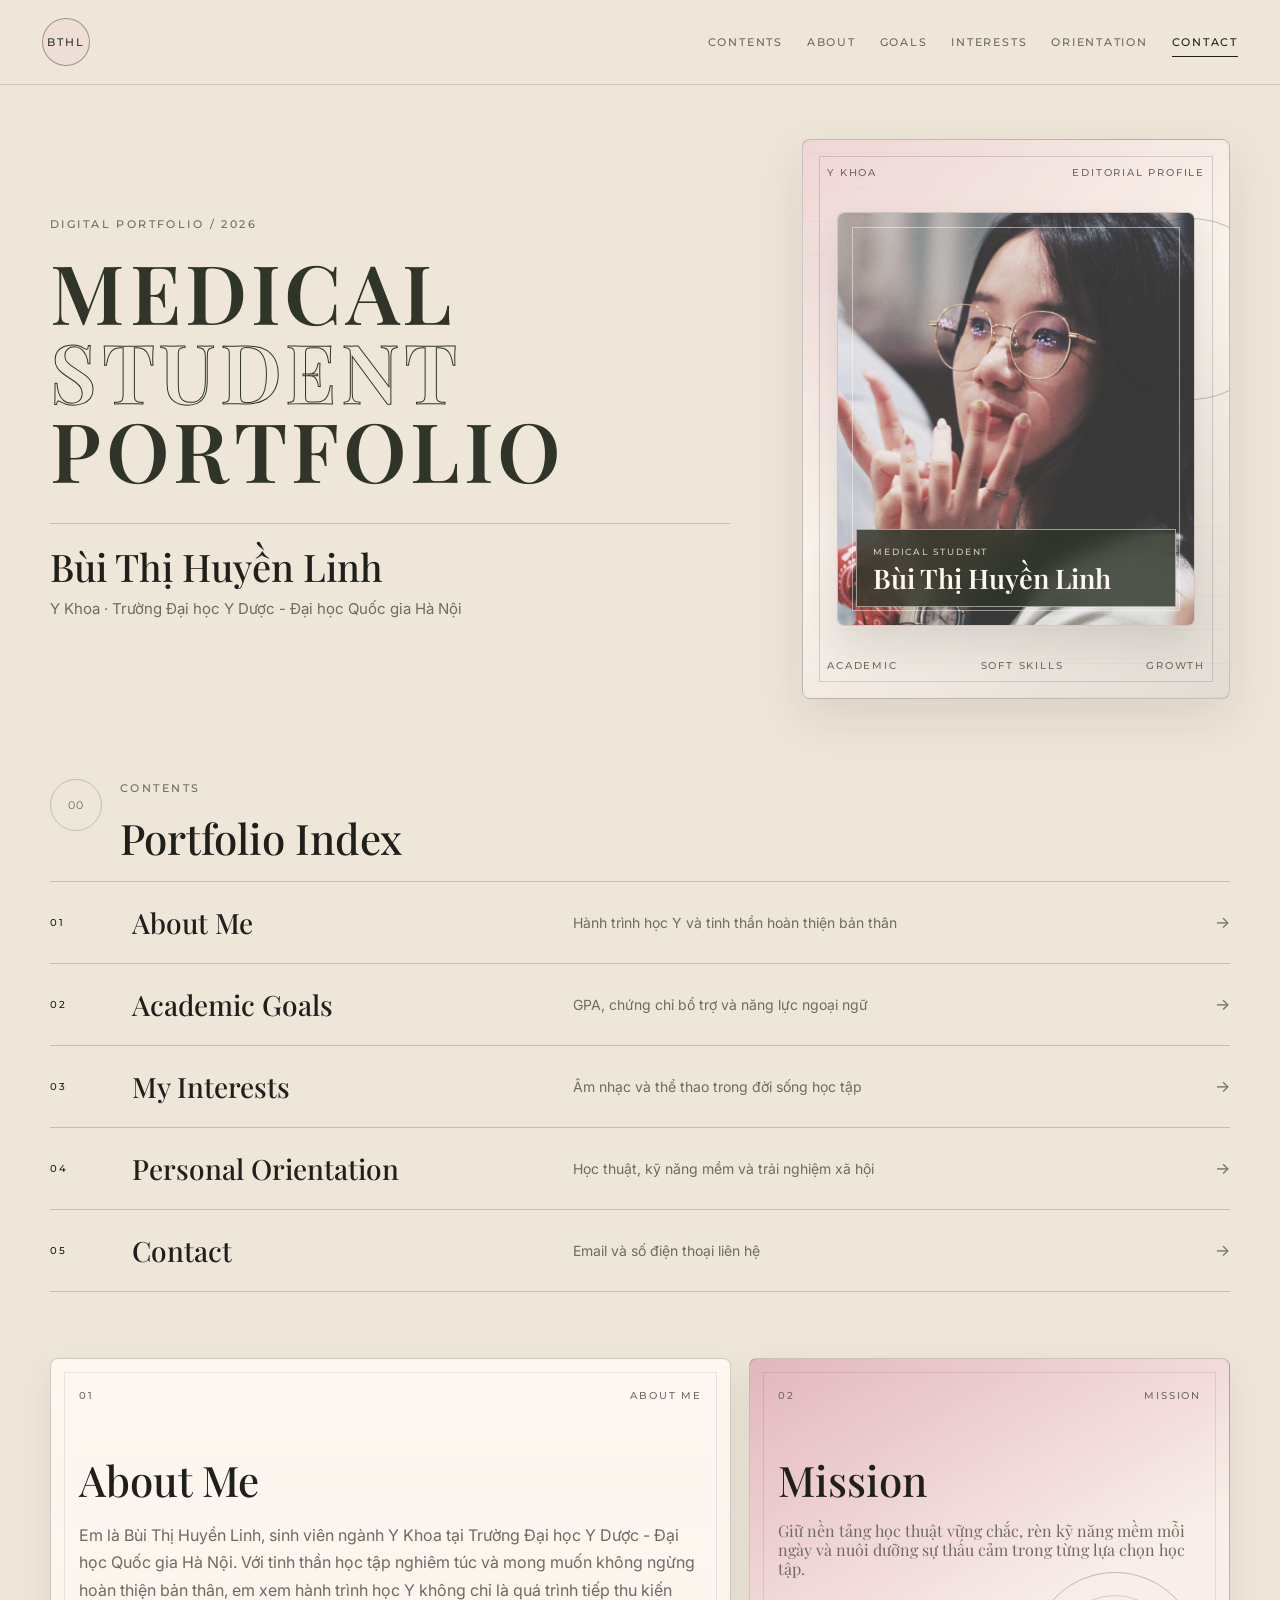
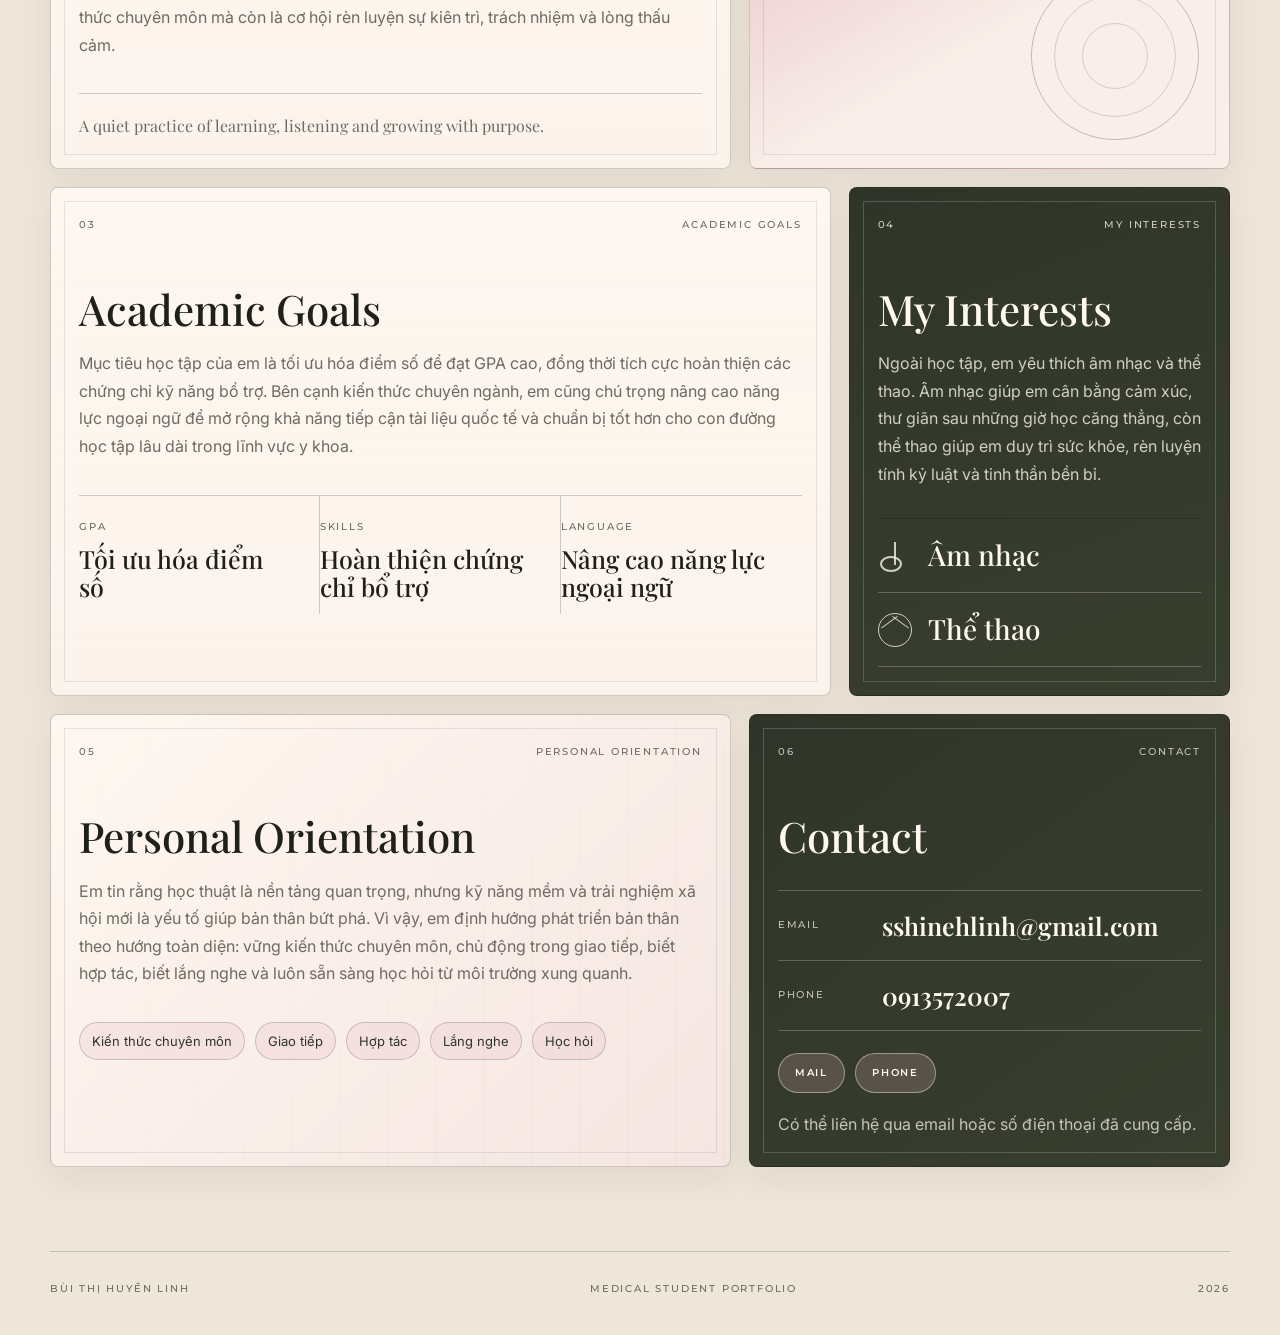
==== commit b2418e61: "Initial portfolio" ====
--- a/output-site/index.html
+++ b/output-site/index.html
@@ -1,411 +1,215 @@
-<!doctype html>
+<!DOCTYPE html>
 <html lang="vi">
-  <head>
-    <meta charset="utf-8">
-    <meta name="viewport" content="width=device-width, initial-scale=1">
-    <title>Digital Portfolio - Lê Hoài An</title>
-    <meta name="description" content="Digital Portfolio của Lê Hoài An, sinh viên ngành Khoa học giáo dục và khác tại Đại học Giáo dục - ĐHQGHN.">
-    <link rel="stylesheet" href="style.css">
-  </head>
-  <body>
-    <a class="skip-link" href="#main">Bỏ qua điều hướng</a>
-
-    <header class="site-header">
-      <nav class="nav-shell" aria-label="Điều hướng chính">
-        <a class="brand-mark" href="#top" aria-label="Về đầu trang">
-          <span class="brand-seal">LHA</span>
-          <span>
-            <strong>Lê Hoài An</strong>
-            <small>Nhật ký học tập</small>
-          </span>
-        </a>
-        <button class="menu-toggle" type="button" aria-label="Mở menu" aria-expanded="false">
-          <span></span>
-          <span></span>
-          <span></span>
-        </button>
-        <div class="nav-links">
-          <a href="#gioi-thieu">Giới thiệu</a>
-          <a href="#muc-tieu">Mục tiêu</a>
-          <a href="#so-thich">Sở thích</a>
-          <a href="#dinh-huong">Định hướng</a>
-          <a href="#minh-chung">Minh chứng</a>
-          <a href="#loi-ket">Lời kết</a>
-        </div>
-      </nav>
-      <div class="reading-line" aria-hidden="true"></div>
-    </header>
-
-    <main id="main">
-      <section id="top" class="hero section-band">
-        <div class="container hero-grid">
-          <div class="hero-copy">
-            <p class="eyebrow">Digital Portfolio</p>
-            <h1>Lê Hoài An</h1>
-            <p class="lead">
-              “Giữa những ngày học tập nhiều sắc màu, mình chọn lưu lại hành trình trưởng thành bằng sự dịu dàng, tò mò và một trái tim luôn muốn học thêm những điều mới.”
-            </p>
-            <p>
-              Sinh viên ngành Khoa học giáo dục và khác tại Đại học Giáo dục - ĐHQGHN, đang từng bước xây dựng một hành trình học tập mềm mại, có mục tiêu và giàu cảm hứng.
-            </p>
-            <div class="hero-actions" aria-label="Liên kết nhanh">
-              <a class="button primary" href="#muc-tieu">Xem mục tiêu</a>
-              <a class="button secondary" href="#dinh-huong">Xem định hướng</a>
+<head>
+  <meta charset="UTF-8">
+  <meta name="viewport" content="width=device-width, initial-scale=1.0">
+  <meta name="description" content="Digital Portfolio của Bùi Thị Huyền Linh, sinh viên ngành Y Khoa tại Trường Đại học Y Dược - Đại học Quốc gia Hà Nội.">
+  <title>Bùi Thị Huyền Linh | Medical Student Portfolio</title>
+  <link rel="preconnect" href="https://fonts.googleapis.com">
+  <link rel="preconnect" href="https://fonts.gstatic.com" crossorigin>
+  <link href="https://fonts.googleapis.com/css2?family=Cormorant+Garamond:wght@400;500;600&family=Inter:wght@300;400;500;600&family=Montserrat:wght@300;400;500;600&family=Playfair+Display:wght@500;600;700&display=swap" rel="stylesheet">
+  <link rel="stylesheet" href="style.css">
+</head>
+<body>
+  <div class="progress-bar" id="progressBar" aria-hidden="true"></div>
+
+  <header class="site-header" id="siteHeader">
+    <a class="brand-mark" href="#top" aria-label="Về đầu trang">BTHL</a>
+    <button class="menu-toggle" type="button" aria-expanded="false" aria-controls="siteNav" aria-label="Mở menu">
+      <span></span>
+      <span></span>
+    </button>
+    <nav class="site-nav" id="siteNav" aria-label="Điều hướng chính">
+      <a href="#contents">Contents</a>
+      <a href="#about">About</a>
+      <a href="#goals">Goals</a>
+      <a href="#interests">Interests</a>
+      <a href="#orientation">Orientation</a>
+      <a href="#contact">Contact</a>
+    </nav>
+  </header>
+
+  <main id="top">
+    <section class="hero section-shell" aria-labelledby="heroTitle">
+      <div class="hero-copy reveal">
+        <p class="eyebrow">Digital Portfolio / 2026</p>
+        <h1 class="hero-title" id="heroTitle">
+          <span>Medical</span>
+          <span class="outline">Student</span>
+          <span>Portfolio</span>
+        </h1>
+        <div class="hero-signature">
+          <p>Bùi Thị Huyền Linh</p>
+          <span>Y Khoa · Trường Đại học Y Dược - Đại học Quốc gia Hà Nội</span>
+        </div>
+      </div>
+
+      <div class="hero-visual reveal">
+        <div class="visual-frame">
+          <div class="visual-topline">
+            <span>Y KHOA</span>
+            <span>EDITORIAL PROFILE</span>
+          </div>
+          <div class="avatar-window">
+            <img src="./images/avatar-BuiThiHuyenLinh.jpg" alt="Avatar của Bùi Thị Huyền Linh">
+            <div class="avatar-caption">
+              <span>Medical Student</span>
+              <strong>Bùi Thị Huyền Linh</strong>
             </div>
           </div>
-
-          <aside class="identity-card" aria-label="Thông tin học tập">
-            <div class="memory-window" aria-hidden="true">
-              <span class="sticker sticker-heart">♡</span>
-              <span class="sticker sticker-star">☆</span>
-              <span class="sticker sticker-note">♪</span>
-              <div class="bow"></div>
-              <div class="notebook">
-                <span></span>
-                <span></span>
-                <span></span>
-                <strong>Education</strong>
-              </div>
-            </div>
-            <div class="identity-details">
-              <p><span>Họ tên</span><strong>Lê Hoài An</strong></p>
-              <p><span>Ngành học</span><strong>Khoa học giáo dục và khác</strong></p>
-              <p><span>Trường</span><strong>Đại học Giáo dục - ĐHQGHN</strong></p>
-              <p><span>Sở thích</span><strong>Nghe nhạc, xem phim</strong></p>
-            </div>
-          </aside>
-        </div>
-      </section>
-
-      <section id="gioi-thieu" class="section-band">
-        <div class="container two-column">
+          <div class="visual-footer">
+            <span>academic</span>
+            <span>soft skills</span>
+            <span>growth</span>
+          </div>
+        </div>
+      </div>
+    </section>
+
+    <section class="section-shell contents-section reveal" id="contents" aria-labelledby="contentsTitle">
+      <div class="section-heading">
+        <span class="section-number">00</span>
+        <div>
+          <p class="eyebrow">Contents</p>
+          <h2 id="contentsTitle">Portfolio Index</h2>
+        </div>
+      </div>
+      <div class="contents-list">
+        <a class="content-row" href="#about">
+          <span>01</span>
+          <strong>About Me</strong>
+          <small>Hành trình học Y và tinh thần hoàn thiện bản thân</small>
+          <i aria-hidden="true">→</i>
+        </a>
+        <a class="content-row" href="#goals">
+          <span>02</span>
+          <strong>Academic Goals</strong>
+          <small>GPA, chứng chỉ bổ trợ và năng lực ngoại ngữ</small>
+          <i aria-hidden="true">→</i>
+        </a>
+        <a class="content-row" href="#interests">
+          <span>03</span>
+          <strong>My Interests</strong>
+          <small>Âm nhạc và thể thao trong đời sống học tập</small>
+          <i aria-hidden="true">→</i>
+        </a>
+        <a class="content-row" href="#orientation">
+          <span>04</span>
+          <strong>Personal Orientation</strong>
+          <small>Học thuật, kỹ năng mềm và trải nghiệm xã hội</small>
+          <i aria-hidden="true">→</i>
+        </a>
+        <a class="content-row" href="#contact">
+          <span>05</span>
+          <strong>Contact</strong>
+          <small>Email và số điện thoại liên hệ</small>
+          <i aria-hidden="true">→</i>
+        </a>
+      </div>
+    </section>
+
+    <section class="section-shell portfolio-grid" aria-label="Nội dung portfolio">
+      <article class="poster-card span-7 reveal" id="about">
+        <div class="card-meta">
+          <span>01</span>
+          <span>About Me</span>
+        </div>
+        <h2>About Me</h2>
+        <p>Em là Bùi Thị Huyền Linh, sinh viên ngành Y Khoa tại Trường Đại học Y Dược - Đại học Quốc gia Hà Nội. Với tinh thần học tập nghiêm túc và mong muốn không ngừng hoàn thiện bản thân, em xem hành trình học Y không chỉ là quá trình tiếp thu kiến thức chuyên môn mà còn là cơ hội rèn luyện sự kiên trì, trách nhiệm và lòng thấu cảm.</p>
+        <div class="fine-line"></div>
+        <p class="soft-note">A quiet practice of learning, listening and growing with purpose.</p>
+      </article>
+
+      <article class="poster-card span-5 mission-card reveal" id="mission">
+        <div class="card-meta">
+          <span>02</span>
+          <span>Mission</span>
+        </div>
+        <div class="line-art-circle" aria-hidden="true"></div>
+        <h2>Mission</h2>
+        <p class="mission-text">Giữ nền tảng học thuật vững chắc, rèn kỹ năng mềm mỗi ngày và nuôi dưỡng sự thấu cảm trong từng lựa chọn học tập.</p>
+      </article>
+
+      <article class="poster-card span-8 reveal" id="goals">
+        <div class="card-meta">
+          <span>03</span>
+          <span>Academic Goals</span>
+        </div>
+        <h2>Academic Goals</h2>
+        <p>Mục tiêu học tập của em là tối ưu hóa điểm số để đạt GPA cao, đồng thời tích cực hoàn thiện các chứng chỉ kỹ năng bổ trợ. Bên cạnh kiến thức chuyên ngành, em cũng chú trọng nâng cao năng lực ngoại ngữ để mở rộng khả năng tiếp cận tài liệu quốc tế và chuẩn bị tốt hơn cho con đường học tập lâu dài trong lĩnh vực y khoa.</p>
+        <ul class="goal-list" aria-label="Các trọng tâm học tập">
+          <li><span>GPA</span><strong>Tối ưu hóa điểm số</strong></li>
+          <li><span>Skills</span><strong>Hoàn thiện chứng chỉ bổ trợ</strong></li>
+          <li><span>Language</span><strong>Nâng cao năng lực ngoại ngữ</strong></li>
+        </ul>
+      </article>
+
+      <article class="poster-card span-4 interests-card reveal" id="interests">
+        <div class="card-meta">
+          <span>04</span>
+          <span>My Interests</span>
+        </div>
+        <h2>My Interests</h2>
+        <p>Ngoài học tập, em yêu thích âm nhạc và thể thao. Âm nhạc giúp em cân bằng cảm xúc, thư giãn sau những giờ học căng thẳng, còn thể thao giúp em duy trì sức khỏe, rèn luyện tính kỷ luật và tinh thần bền bỉ.</p>
+        <div class="interest-lines">
+          <div class="interest-line">
+            <span class="music-mark" aria-hidden="true"></span>
+            <strong>Âm nhạc</strong>
+          </div>
+          <div class="interest-line">
+            <span class="sport-mark" aria-hidden="true"></span>
+            <strong>Thể thao</strong>
+          </div>
+        </div>
+      </article>
+
+      <article class="poster-card span-7 orientation-card reveal" id="orientation">
+        <div class="card-meta">
+          <span>05</span>
+          <span>Personal Orientation</span>
+        </div>
+        <h2>Personal Orientation</h2>
+        <p>Em tin rằng học thuật là nền tảng quan trọng, nhưng kỹ năng mềm và trải nghiệm xã hội mới là yếu tố giúp bản thân bứt phá. Vì vậy, em định hướng phát triển bản thân theo hướng toàn diện: vững kiến thức chuyên môn, chủ động trong giao tiếp, biết hợp tác, biết lắng nghe và luôn sẵn sàng học hỏi từ môi trường xung quanh.</p>
+        <div class="orientation-tags" aria-label="Định hướng phát triển">
+          <span>Kiến thức chuyên môn</span>
+          <span>Giao tiếp</span>
+          <span>Hợp tác</span>
+          <span>Lắng nghe</span>
+          <span>Học hỏi</span>
+        </div>
+      </article>
+
+      <article class="poster-card span-5 contact-card reveal" id="contact">
+        <div class="card-meta">
+          <span>06</span>
+          <span>Contact</span>
+        </div>
+        <h2>Contact</h2>
+        <div class="contact-list">
           <div>
-            <p class="eyebrow">Giới thiệu</p>
-            <h2>Một trang nhật ký nhỏ cho hành trình học tập</h2>
-            <p>
-              Em là Lê Hoài An, sinh viên ngành Khoa học giáo dục và khác tại Đại học Giáo dục - ĐHQGHN. Portfolio này được xây dựng như một nơi lưu lại quá trình học tập, những mục tiêu đang theo đuổi và cách em nhìn về tương lai trong lĩnh vực giáo dục.
-            </p>
-            <p>
-              Em mong muốn học tập bằng sự tò mò, biết lắng nghe và luôn giữ tinh thần dịu dàng với bản thân. Mỗi bài học, mỗi kỹ năng mới đều là một mảnh ghép nhỏ giúp em hiểu hơn về giáo dục và về người học.
-            </p>
-          </div>
-          <div class="focus-card">
-            <h3>Những điều An đang nuôi dưỡng</h3>
-            <ul class="tag-list">
-              <li>Khoa học giáo dục</li>
-              <li>Tư duy phản biện</li>
-              <li>Kỹ năng nghiên cứu</li>
-              <li>Công nghệ học tập</li>
-              <li>Kỹ năng mềm</li>
-            </ul>
-          </div>
-        </div>
-      </section>
-
-      <section id="muc-tieu" class="section-band tinted">
-        <div class="container">
-          <p class="eyebrow">Mục tiêu học tập</p>
-          <h2>Học chắc nền tảng, học bằng sự chủ động</h2>
-          <p class="section-intro">
-            Em mong muốn xây dựng nền tảng kiến thức vững chắc trong lĩnh vực khoa học giáo dục, đồng thời rèn luyện tư duy phản biện, kỹ năng nghiên cứu và khả năng ứng dụng công nghệ vào học tập.
-          </p>
-          <div class="goal-grid">
-            <article class="paper-card">
-              <span class="card-index">01</span>
-              <h3>Nền tảng kiến thức</h3>
-              <p>Duy trì việc học đều đặn, hiểu chắc các khái niệm cốt lõi và biết kết nối kiến thức với những tình huống học tập thực tế.</p>
-            </article>
-            <article class="paper-card">
-              <span class="card-index">02</span>
-              <h3>Tư duy phản biện</h3>
-              <p>Tập đặt câu hỏi, nhìn vấn đề từ nhiều góc độ và đánh giá thông tin một cách cẩn trọng trước khi đưa ra nhận định.</p>
-            </article>
-            <article class="paper-card">
-              <span class="card-index">03</span>
-              <h3>Kỹ năng nghiên cứu</h3>
-              <p>Rèn cách tìm kiếm tài liệu, tổng hợp thông tin, trình bày kết quả học tập rõ ràng và có căn cứ.</p>
-            </article>
-            <article class="paper-card">
-              <span class="card-index">04</span>
-              <h3>Phát triển toàn diện</h3>
-              <p>Chủ động tham gia hoạt động học thuật, phát triển kỹ năng mềm và ứng dụng công nghệ để chuẩn bị cho công việc tương lai.</p>
-            </article>
-          </div>
-        </div>
-      </section>
-
-      <section id="so-thich" class="section-band">
-        <div class="container hobby-grid">
+            <span>Email</span>
+            <strong><a href="mailto:sshinehlinh@gmail.com">sshinehlinh@gmail.com</a></strong>
+          </div>
           <div>
-            <p class="eyebrow">Sở thích</p>
-            <h2>Những khoảng lặng dịu dàng sau giờ học</h2>
-            <p>
-              Nghe nhạc và xem phim là hai sở thích giúp em cân bằng cảm xúc, nghỉ ngơi nhẹ nhàng và có thêm cảm hứng quan sát con người, câu chuyện và cách mỗi người học hỏi từ cuộc sống.
-            </p>
-          </div>
-          <div class="hobby-cards">
-            <article class="mini-card">
-              <span class="soft-icon">♪</span>
-              <h3>Nghe nhạc</h3>
-              <p>Một cách nhỏ để làm dịu nhịp ngày, sắp xếp lại suy nghĩ và giữ cho việc học có thêm màu sắc.</p>
-            </article>
-            <article class="mini-card">
-              <span class="soft-icon">▱</span>
-              <h3>Xem phim</h3>
-              <p>Một khoảng thời gian để lắng nghe câu chuyện, quan sát cảm xúc và mở rộng góc nhìn về con người.</p>
-            </article>
-          </div>
-        </div>
-      </section>
-
-      <section id="dinh-huong" class="section-band tinted">
-        <div class="container">
-          <p class="eyebrow">Định hướng cá nhân</p>
-          <h2>Trở thành người làm giáo dục biết lắng nghe và luôn đổi mới</h2>
-          <div class="timeline">
-            <article>
-              <span>Tư duy nghề nghiệp</span>
-              <p>Trong tương lai, em định hướng trở thành một người làm việc trong lĩnh vực giáo dục có tư duy sáng tạo, biết lắng nghe và luôn đổi mới.</p>
-            </article>
-            <article>
-              <span>Môi trường học tập</span>
-              <p>Em mong muốn góp phần xây dựng môi trường học tập tích cực, gần gũi và truyền cảm hứng cho người học.</p>
-            </article>
-            <article>
-              <span>Phát triển bản thân</span>
-              <p>Em muốn tiếp tục học ngoại ngữ, công nghệ và rèn các kỹ năng giao tiếp, tổ chức để chuẩn bị tốt hơn cho hành trình nghề nghiệp.</p>
-            </article>
-          </div>
-        </div>
-      </section>
-
-      <section id="minh-bach" class="section-band">
-        <div class="container two-column">
-          <div>
-            <p class="eyebrow">Minh bạch học tập</p>
-            <h2>Nội dung được trình bày từ dữ liệu đã có</h2>
-            <p>
-              Portfolio chỉ sử dụng thông tin cá nhân đã được cung cấp và các tài liệu học tập hợp lệ trong project. Những dữ liệu chưa có như mã sinh viên, email, số điện thoại, lớp hoặc ảnh cá nhân không được tự suy diễn và không đưa vào giao diện.
-            </p>
-          </div>
-          <div class="focus-card">
-            <h3>Nguyên tắc giữ lại</h3>
-            <ul class="check-list">
-              <li>Không dùng ảnh người thật hoặc avatar cá nhân.</li>
-              <li>Không tạo minh chứng giả.</li>
-              <li>Không hiển thị thông tin chưa được cung cấp.</li>
-              <li>Không dùng nội dung cá nhân của sinh viên cũ.</li>
-            </ul>
-          </div>
-        </div>
-      </section>
-
-      <section id="minh-chung" class="section-band tinted projects">
-        <div class="container">
-          <p class="eyebrow">Minh chứng học tập</p>
-          <h2>Những bài thực hành trong hành trình năng lực số</h2>
-          <p class="section-intro">
-            Các minh chứng dưới đây được render từ PDF đã được cập nhật trong Bài 1 đến Bài 6. Mỗi bài có ảnh trang tiêu biểu và liên kết PDF đầy đủ để người xem có thể theo dõi sản phẩm học tập.
-          </p>
-
-          <div class="project-stack">
-            <article class="project-card">
-              <div class="project-head">
-                <span>Bài 1</span>
-                <h3>Quản lý tệp và thư mục</h3>
-              </div>
-              <div class="project-body">
-                <div class="project-copy">
-                  <p><strong>Mục tiêu:</strong> Rèn thao tác cơ bản với tệp tin và thư mục, biết cách tổ chức dữ liệu học tập khoa học.</p>
-                  <p><strong>Kỹ năng:</strong> Quản lý tài liệu, đặt tên rõ ràng, thao tác xóa, khôi phục và lưu trữ có hệ thống.</p>
-                </div>
-                <div class="evidence-panel">
-                  <h4>Minh chứng tiêu biểu</h4>
-                  <p>Trang 4</p>
-                  <div class="evidence-grid">
-                    <figure>
-                      <img src="assets/images/evidence/bai-1-trang-4.png" alt="Minh chứng Bài 1 trang 4">
-                      <figcaption>Trang 4</figcaption>
-                    </figure>
-                  </div>
-                  <a class="button secondary pdf-link" href="assets/documents/bai-1.pdf" target="_blank" rel="noopener">Xem PDF đầy đủ</a>
-                </div>
-              </div>
-            </article>
-
-            <article class="project-card">
-              <div class="project-head">
-                <span>Bài 2</span>
-                <h3>Tìm kiếm và đánh giá thông tin học thuật</h3>
-              </div>
-              <div class="project-body">
-                <div class="project-copy">
-                  <p><strong>Mục tiêu:</strong> Luyện kỹ năng tìm kiếm, chọn lọc và đánh giá độ tin cậy của nguồn học thuật.</p>
-                  <p><strong>Kỹ năng:</strong> Xây dựng chiến lược tìm kiếm, đọc nguồn, so sánh tài liệu và tổng hợp nhận xét có căn cứ.</p>
-                </div>
-                <div class="evidence-panel">
-                  <h4>Minh chứng tiêu biểu</h4>
-                  <p>Trang 1, 2, 4</p>
-                  <div class="evidence-grid">
-                    <figure>
-                      <img src="assets/images/evidence/bai-2-trang-1.png" alt="Minh chứng Bài 2 trang 1">
-                      <figcaption>Trang 1</figcaption>
-                    </figure>
-                    <figure>
-                      <img src="assets/images/evidence/bai-2-trang-2.png" alt="Minh chứng Bài 2 trang 2">
-                      <figcaption>Trang 2</figcaption>
-                    </figure>
-                    <figure>
-                      <img src="assets/images/evidence/bai-2-trang-4.png" alt="Minh chứng Bài 2 trang 4">
-                      <figcaption>Trang 4</figcaption>
-                    </figure>
-                  </div>
-                  <a class="button secondary pdf-link" href="assets/documents/bai-2.pdf" target="_blank" rel="noopener">Xem PDF đầy đủ</a>
-                </div>
-              </div>
-            </article>
-
-            <article class="project-card">
-              <div class="project-head">
-                <span>Bài 3</span>
-                <h3>Viết prompt hiệu quả cho học tập</h3>
-              </div>
-              <div class="project-body">
-                <div class="project-copy">
-                  <p><strong>Mục tiêu:</strong> Hiểu cách thiết kế prompt rõ bối cảnh, vai trò, định dạng và tiêu chí đánh giá.</p>
-                  <p><strong>Kỹ năng:</strong> Đặt câu hỏi có cấu trúc, thử nghiệm phản hồi AI, so sánh kết quả và cải tiến cách học.</p>
-                </div>
-                <div class="evidence-panel">
-                  <h4>Minh chứng tiêu biểu</h4>
-                  <p>Trang 1, 5, 8</p>
-                  <div class="evidence-grid">
-                    <figure>
-                      <img src="assets/images/evidence/bai-3-trang-1.png" alt="Minh chứng Bài 3 trang 1">
-                      <figcaption>Trang 1</figcaption>
-                    </figure>
-                    <figure>
-                      <img src="assets/images/evidence/bai-3-trang-5.png" alt="Minh chứng Bài 3 trang 5">
-                      <figcaption>Trang 5</figcaption>
-                    </figure>
-                    <figure>
-                      <img src="assets/images/evidence/bai-3-trang-8.png" alt="Minh chứng Bài 3 trang 8">
-                      <figcaption>Trang 8</figcaption>
-                    </figure>
-                  </div>
-                  <a class="button secondary pdf-link" href="assets/documents/bai-3.pdf" target="_blank" rel="noopener">Xem PDF đầy đủ</a>
-                </div>
-              </div>
-            </article>
-
-            <article class="project-card">
-              <div class="project-head">
-                <span>Bài 4</span>
-                <h3>Giao tiếp và hợp tác trong môi trường số</h3>
-              </div>
-              <div class="project-body">
-                <div class="project-copy">
-                  <p><strong>Mục tiêu:</strong> Rèn kỹ năng tổ chức họp trực tuyến, phối hợp nhóm và thống nhất nhiệm vụ trong môi trường số.</p>
-                  <p><strong>Kỹ năng:</strong> Giao tiếp số, theo dõi tiến độ, ghi nhận kết quả thảo luận và rút kinh nghiệm sau hoạt động nhóm.</p>
-                </div>
-                <div class="evidence-panel">
-                  <h4>Minh chứng tiêu biểu</h4>
-                  <p>Trang 5</p>
-                  <div class="evidence-grid">
-                    <figure>
-                      <img src="assets/images/evidence/bai-4-trang-5.png" alt="Minh chứng Bài 4 trang 5">
-                      <figcaption>Trang 5</figcaption>
-                    </figure>
-                  </div>
-                  <a class="button secondary pdf-link" href="assets/documents/bai-4.pdf" target="_blank" rel="noopener">Xem PDF đầy đủ</a>
-                </div>
-              </div>
-            </article>
-
-            <article class="project-card">
-              <div class="project-head">
-                <span>Bài 5</span>
-                <h3>Sáng tạo nội dung số với AI</h3>
-              </div>
-              <div class="project-body">
-                <div class="project-copy">
-                  <p><strong>Mục tiêu:</strong> Sử dụng AI tạo sinh để hỗ trợ lên ý tưởng, tạo nội dung và hoàn thiện sản phẩm số.</p>
-                  <p><strong>Kỹ năng:</strong> Viết prompt, đánh giá đầu ra AI, chỉnh sửa nội dung và trình bày sản phẩm học tập bằng công cụ số.</p>
-                </div>
-                <div class="evidence-panel">
-                  <h4>Minh chứng tiêu biểu</h4>
-                  <p>Trang 1, 3, 6</p>
-                  <div class="evidence-grid">
-                    <figure>
-                      <img src="assets/images/evidence/bai-5-trang-1.png" alt="Minh chứng Bài 5 trang 1">
-                      <figcaption>Trang 1</figcaption>
-                    </figure>
-                    <figure>
-                      <img src="assets/images/evidence/bai-5-trang-3.png" alt="Minh chứng Bài 5 trang 3">
-                      <figcaption>Trang 3</figcaption>
-                    </figure>
-                    <figure>
-                      <img src="assets/images/evidence/bai-5-trang-6.png" alt="Minh chứng Bài 5 trang 6">
-                      <figcaption>Trang 6</figcaption>
-                    </figure>
-                  </div>
-                  <a class="button secondary pdf-link" href="assets/documents/bai-5.pdf" target="_blank" rel="noopener">Xem PDF đầy đủ</a>
-                </div>
-              </div>
-            </article>
-
-            <article class="project-card">
-              <div class="project-head">
-                <span>Bài 6</span>
-                <h3>Sử dụng AI có trách nhiệm trong học tập</h3>
-              </div>
-              <div class="project-body">
-                <div class="project-copy">
-                  <p><strong>Mục tiêu:</strong> Nhận diện rủi ro khi dùng AI và xây dựng nguyên tắc cá nhân để giữ liêm chính học thuật.</p>
-                  <p><strong>Kỹ năng:</strong> Kiểm chứng thông tin, phân biệt hỗ trợ hợp lý với gian lận và sử dụng AI minh bạch.</p>
-                </div>
-                <div class="evidence-panel">
-                  <h4>Minh chứng tiêu biểu</h4>
-                  <p>Trang 1, 4, 5</p>
-                  <div class="evidence-grid">
-                    <figure>
-                      <img src="assets/images/evidence/bai-6-trang-1.png" alt="Minh chứng Bài 6 trang 1">
-                      <figcaption>Trang 1</figcaption>
-                    </figure>
-                    <figure>
-                      <img src="assets/images/evidence/bai-6-trang-4.png" alt="Minh chứng Bài 6 trang 4">
-                      <figcaption>Trang 4</figcaption>
-                    </figure>
-                    <figure>
-                      <img src="assets/images/evidence/bai-6-trang-5.png" alt="Minh chứng Bài 6 trang 5">
-                      <figcaption>Trang 5</figcaption>
-                    </figure>
-                  </div>
-                  <a class="button secondary pdf-link" href="assets/documents/bai-6.pdf" target="_blank" rel="noopener">Xem PDF đầy đủ</a>
-                </div>
-              </div>
-            </article>
-          </div>
-        </div>
-      </section>
-
-      <section id="loi-ket" class="section-band">
-        <div class="container conclusion">
-          <p class="eyebrow">Lời kết</p>
-          <h2>Một hành trình học tập được lưu lại bằng sự dịu dàng</h2>
-          <p>
-            Portfolio này ghi lại định hướng của Lê Hoài An: học chắc nền tảng khoa học giáo dục, rèn tư duy phản biện và kỹ năng nghiên cứu, ứng dụng công nghệ vào học tập và từng bước trở thành một người làm giáo dục sáng tạo, biết lắng nghe, luôn đổi mới.
-          </p>
-        </div>
-      </section>
-    </main>
-
-    <footer class="site-footer">
-      <div class="container footer-grid">
-        <p>Digital Portfolio - Lê Hoài An</p>
-        <a href="#top">Trở về đầu trang</a>
-      </div>
-    </footer>
-
-    <script src="script.js"></script>
-  </body>
+            <span>Phone</span>
+            <strong><a href="tel:0913572007">0913572007</a></strong>
+          </div>
+        </div>
+        <div class="contact-actions" aria-label="Nút liên hệ">
+          <a href="mailto:sshinehlinh@gmail.com">Mail</a>
+          <a href="tel:0913572007">Phone</a>
+        </div>
+        <p class="contact-note">Có thể liên hệ qua email hoặc số điện thoại đã cung cấp.</p>
+      </article>
+    </section>
+  </main>
+
+  <footer class="site-footer">
+    <span>Bùi Thị Huyền Linh</span>
+    <span>Medical Student Portfolio</span>
+    <span id="year">2026</span>
+  </footer>
+
+  <script src="script.js"></script>
+</body>
 </html>
--- a/output-site/style.css
+++ b/output-site/style.css
@@ -1,22 +1,19 @@
 :root {
-  --ink: #443544;
-  --muted-ink: #796a78;
-  --surface: #fffafd;
-  --surface-soft: #fff4f8;
-  --cream: #fff6df;
-  --petal: #f6b8cd;
-  --petal-soft: #fde4ec;
-  --lavender: #d9c7ff;
-  --lavender-soft: #f0eaff;
-  --baby-blue: #c9e9ff;
-  --mint: #d8f1e5;
-  --peach: #ffd3bd;
-  --rose: #c86f94;
-  --violet: #7f6ba8;
-  --line: rgba(126, 88, 120, 0.18);
-  --line-strong: rgba(126, 88, 120, 0.3);
-  --shadow: 0 18px 48px rgba(143, 95, 128, 0.13);
-  --radius: 8px;
+  --bg: #efe6da;
+  --bg-soft: #f2eadf;
+  --card: #fbf3ec;
+  --paper: #fff8f1;
+  --text: #1f1f1c;
+  --muted: #6f6a62;
+  --border: rgba(0, 0, 0, 0.18);
+  --border-strong: rgba(0, 0, 0, 0.34);
+  --pink: #d9a7b0;
+  --pink-soft: #e3b6bf;
+  --olive: #2f3529;
+  --olive-soft: #3a402f;
+  --cream-deep: #e6d6c6;
+  --shadow: 0 18px 50px rgba(31, 31, 28, 0.1);
+  --header-height: 76px;
 }
 
 * {
@@ -29,895 +26,1066 @@
 
 body {
   margin: 0;
-  color: var(--ink);
-  background:
-    linear-gradient(180deg, rgba(255, 250, 253, 0.98), rgba(255, 246, 223, 0.9) 46%, rgba(247, 251, 255, 0.96)),
-    linear-gradient(90deg, rgba(200, 111, 148, 0.06) 1px, transparent 1px),
-    linear-gradient(0deg, rgba(127, 107, 168, 0.05) 1px, transparent 1px);
-  background-size: 100% 100%, 44px 44px, 44px 44px;
-  font-family: "Segoe UI", Tahoma, Geneva, Arial, sans-serif;
-  line-height: 1.68;
-  letter-spacing: 0;
+  min-width: 320px;
+  background: var(--bg);
+  color: var(--text);
+  font-family: "Inter", Arial, sans-serif;
+  line-height: 1.72;
   text-rendering: optimizeLegibility;
 }
 
-body::before {
-  content: "♡  ☆  ♪  sweet study notes  ♡  ☆  ♪";
-  position: fixed;
-  right: 24px;
-  bottom: 22px;
-  z-index: 0;
-  max-width: 420px;
-  color: rgba(200, 111, 148, 0.09);
-  font-family: "Segoe Print", "Comic Sans MS", cursive;
-  font-size: 2rem;
-  font-weight: 700;
-  line-height: 1.45;
-  text-align: right;
-  pointer-events: none;
-}
-
-.site-header,
-main,
-.site-footer {
-  position: relative;
-  z-index: 1;
+body.nav-open {
+  overflow: hidden;
 }
 
 a {
   color: inherit;
-  letter-spacing: 0;
-}
-
-h1,
-h2,
-h3,
-h4,
-p,
-li,
-a,
+  text-decoration: none;
+}
+
 button {
-  letter-spacing: 0;
-  font-variant: normal;
-  font-feature-settings: normal;
-}
-
-.skip-link {
-  position: absolute;
-  left: 16px;
-  top: -80px;
-  z-index: 20;
-  padding: 10px 14px;
-  border-radius: 6px;
-  color: #ffffff;
-  background: var(--violet);
-  transition: top 0.2s ease;
-}
-
-.skip-link:focus {
-  top: 16px;
-}
-
-.container {
-  width: min(1120px, calc(100% - 40px));
-  margin: 0 auto;
+  font: inherit;
+}
+
+::selection {
+  background: rgba(217, 167, 176, 0.42);
+}
+
+.progress-bar {
+  position: fixed;
+  top: 0;
+  left: 0;
+  z-index: 80;
+  width: 0;
+  height: 3px;
+  background: var(--olive);
+  transform-origin: left center;
 }
 
 .site-header {
   position: sticky;
   top: 0;
-  z-index: 10;
-  background: rgba(255, 250, 253, 0.9);
-  border-bottom: 1px solid var(--line);
-  backdrop-filter: blur(14px);
-}
-
-.nav-shell {
-  width: min(1120px, calc(100% - 40px));
-  min-height: 72px;
-  margin: 0 auto;
+  z-index: 70;
+  min-height: var(--header-height);
   display: flex;
   align-items: center;
   justify-content: space-between;
-  gap: 20px;
+  gap: 24px;
+  padding: 18px 42px;
+  border-bottom: 1px solid rgba(0, 0, 0, 0.12);
+  background: rgba(239, 230, 218, 0.88);
+  backdrop-filter: blur(18px);
 }
 
 .brand-mark {
+  width: 48px;
+  height: 48px;
   display: inline-flex;
   align-items: center;
-  min-width: 0;
-  gap: 12px;
-  text-decoration: none;
-}
-
-.brand-seal {
-  width: 42px;
-  height: 42px;
-  display: grid;
-  place-items: center;
-  border-radius: var(--radius);
-  color: #ffffff;
-  background: linear-gradient(135deg, var(--rose), var(--violet));
-  box-shadow: 0 10px 24px rgba(200, 111, 148, 0.24);
-  font-size: 0.82rem;
-  font-weight: 900;
-}
-
-.brand-mark strong,
-.brand-mark small {
-  display: block;
-}
-
-.brand-mark > span:last-child {
-  min-width: 0;
-}
-
-.brand-mark small {
-  color: var(--muted-ink);
-  font-size: 0.8rem;
-}
-
-.nav-links {
+  justify-content: center;
+  border: 1px solid var(--border-strong);
+  border-radius: 50%;
+  color: var(--olive);
+  background: rgba(227, 182, 191, 0.18);
+  font-family: "Montserrat", Arial, sans-serif;
+  font-size: 11px;
+  font-weight: 500;
+  letter-spacing: 0.16em;
+}
+
+.site-nav {
   display: flex;
   align-items: center;
-  gap: 8px;
-}
-
-.nav-links a {
-  padding: 8px 10px;
-  border-radius: 6px;
-  color: var(--muted-ink);
-  text-decoration: none;
-  font-size: 0.94rem;
-}
-
-.nav-links a:hover,
-.nav-links a.is-active {
-  color: var(--violet);
-  background: rgba(246, 184, 205, 0.2);
+  gap: 24px;
+  color: var(--muted);
+  font-family: "Montserrat", Arial, sans-serif;
+  font-size: 11px;
+  font-weight: 500;
+  letter-spacing: 0.16em;
+  text-transform: uppercase;
+}
+
+.site-nav a {
+  position: relative;
+  padding: 8px 0;
+}
+
+.site-nav a::after {
+  content: "";
+  position: absolute;
+  left: 0;
+  right: 0;
+  bottom: 2px;
+  height: 1px;
+  background: currentColor;
+  transform: scaleX(0);
+  transform-origin: right center;
+  transition: transform 180ms ease;
+}
+
+.site-nav a:hover,
+.site-nav a.is-active {
+  color: var(--text);
+}
+
+.site-nav a:hover::after,
+.site-nav a.is-active::after {
+  transform: scaleX(1);
+  transform-origin: left center;
 }
 
 .menu-toggle {
   display: none;
-  width: 42px;
-  height: 42px;
-  border: 1px solid var(--line);
-  border-radius: var(--radius);
-  background: var(--surface);
-}
-
-.menu-toggle span {
-  display: block;
-  width: 18px;
-  height: 2px;
-  margin: 4px auto;
-  background: var(--violet);
-}
-
-.reading-line {
-  height: 3px;
-  width: 0;
-  background: linear-gradient(90deg, var(--petal), var(--lavender), var(--baby-blue), var(--mint));
-}
-
-.section-band {
-  padding: 86px 0;
-}
-
-.section-band.tinted {
-  background:
-    linear-gradient(180deg, rgba(253, 228, 236, 0.48), rgba(240, 234, 255, 0.42)),
-    rgba(255, 250, 253, 0.72);
-  border-block: 1px solid var(--line);
-}
-
-.hero {
-  min-height: calc(92vh - 72px);
-  display: grid;
-  align-items: center;
-  padding-bottom: 58px;
-}
-
-.hero-grid,
-.two-column {
-  display: grid;
-  grid-template-columns: minmax(0, 1.12fr) minmax(300px, 0.88fr);
-  gap: 36px;
-  align-items: center;
-}
-
-.eyebrow {
-  margin: 0 0 12px;
-  color: var(--rose);
-  font-size: 0.84rem;
-  font-weight: 850;
-  text-transform: uppercase;
-}
-
-h1,
-h2,
-h3,
-h4 {
-  margin: 0;
-  color: var(--ink);
-  line-height: 1.16;
-  letter-spacing: 0;
-}
-
-h1,
-h2 {
-  font-family: "Segoe Print", "Comic Sans MS", "Trebuchet MS", cursive;
-  font-weight: 700;
-}
-
-h1 {
-  max-width: 760px;
-  font-size: 4.25rem;
-}
-
-h2 {
-  max-width: 840px;
-  font-size: 2.55rem;
-}
-
-h3 {
-  font-size: 1.22rem;
-}
-
-.lead {
-  max-width: 760px;
-  color: var(--violet);
-  font-size: 1.18rem;
-  font-weight: 650;
-}
-
-.hero-copy p:not(.eyebrow):not(.lead),
-.section-intro {
-  max-width: 820px;
-}
-
-.section-intro,
-.identity-details span,
-.project-copy p,
-.evidence-grid figcaption {
-  color: var(--muted-ink);
-}
-
-.hero-actions {
-  display: flex;
-  flex-wrap: wrap;
-  gap: 12px;
-  margin-top: 28px;
-}
-
-.button {
-  display: inline-flex;
-  min-height: 44px;
+  width: 44px;
+  height: 44px;
   align-items: center;
   justify-content: center;
-  padding: 10px 16px;
-  border: 1px solid var(--rose);
-  border-radius: var(--radius);
-  font-weight: 760;
-  text-decoration: none;
+  flex-direction: column;
+  gap: 7px;
+  border: 1px solid var(--border);
+  border-radius: 50%;
+  background: rgba(251, 243, 236, 0.78);
+  color: var(--text);
   cursor: pointer;
-  transition: transform 0.18s ease, box-shadow 0.18s ease, background 0.18s ease;
-}
-
-.button:hover {
-  transform: translateY(-2px);
-  box-shadow: 0 10px 22px rgba(200, 111, 148, 0.18);
-}
-
-.button.primary {
-  color: #ffffff;
-  background: linear-gradient(135deg, var(--rose), var(--violet));
-}
-
-.button.secondary {
-  color: var(--violet);
-  background: rgba(255, 250, 253, 0.9);
-}
-
-.identity-card,
-.focus-card,
-.paper-card,
-.project-card,
-.mini-card {
-  border: 1px solid var(--line);
-  border-radius: var(--radius);
-  background: rgba(255, 250, 253, 0.92);
+}
+
+.menu-toggle span {
+  width: 18px;
+  height: 1px;
+  background: currentColor;
+  transition: transform 180ms ease;
+}
+
+.menu-toggle[aria-expanded="true"] span:first-child {
+  transform: translateY(4px) rotate(38deg);
+}
+
+.menu-toggle[aria-expanded="true"] span:last-child {
+  transform: translateY(-4px) rotate(-38deg);
+}
+
+.section-shell {
+  width: min(1180px, calc(100% - 48px));
+  margin: 0 auto;
+}
+
+.hero {
+  display: grid;
+  grid-template-columns: minmax(0, 1.05fr) minmax(320px, 0.62fr);
+  gap: 28px;
+  align-items: center;
+  padding: 54px 0 46px;
+}
+
+.hero-copy {
+  min-width: 0;
+}
+
+.eyebrow {
+  margin: 0 0 18px;
+  color: var(--muted);
+  font-family: "Montserrat", Arial, sans-serif;
+  font-size: 11px;
+  font-weight: 500;
+  letter-spacing: 0.22em;
+  text-transform: uppercase;
+}
+
+.hero-title {
+  margin: 0;
+  max-width: 850px;
+  font-family: "Playfair Display", "Cormorant Garamond", Georgia, serif;
+  font-size: 82px;
+  font-weight: 600;
+  line-height: 0.96;
+  letter-spacing: 0.055em;
+  text-transform: uppercase;
+  color: var(--olive);
+}
+
+.hero-title span {
+  display: block;
+}
+
+.hero-title .outline {
+  color: transparent;
+  -webkit-text-stroke: 1px var(--olive);
+  text-stroke: 1px var(--olive);
+}
+
+.hero-signature {
+  width: min(680px, 100%);
+  margin-top: 34px;
+  padding-top: 22px;
+  border-top: 1px solid var(--border);
+}
+
+.hero-signature p {
+  margin: 0 0 7px;
+  font-family: "Playfair Display", "Cormorant Garamond", Georgia, serif;
+  font-size: 38px;
+  font-weight: 500;
+  line-height: 1.12;
+}
+
+.hero-signature span {
+  color: var(--muted);
+  font-size: 15px;
+}
+
+.hero-visual {
+  min-width: 0;
+}
+
+.visual-frame {
+  position: relative;
+  min-height: 560px;
+  overflow: hidden;
+  border: 1px solid var(--border);
+  border-radius: 8px;
+  background:
+    linear-gradient(145deg, rgba(217, 167, 176, 0.38), rgba(251, 243, 236, 0.78) 48%, rgba(47, 53, 41, 0.12)),
+    repeating-linear-gradient(0deg, rgba(31, 31, 28, 0.035), rgba(31, 31, 28, 0.035) 1px, transparent 1px, transparent 34px),
+    var(--card);
   box-shadow: var(--shadow);
-}
-
-.identity-card {
-  padding: 22px;
-}
-
-.memory-window {
+  transition: transform 220ms ease, box-shadow 220ms ease;
+}
+
+.visual-frame::before {
+  content: "";
+  position: absolute;
+  inset: 16px;
+  border: 1px solid rgba(31, 31, 28, 0.16);
+  pointer-events: none;
+}
+
+.visual-frame::after {
+  content: "";
+  position: absolute;
+  width: 180px;
+  height: 180px;
+  right: -52px;
+  top: 78px;
+  border: 1px solid rgba(47, 53, 41, 0.28);
+  border-radius: 50%;
+  pointer-events: none;
+}
+
+.visual-frame:hover {
+  transform: translateY(-3px);
+  box-shadow: 0 22px 58px rgba(38, 38, 38, 0.11);
+}
+
+.visual-topline,
+.visual-footer {
+  position: absolute;
+  left: 24px;
+  right: 24px;
+  z-index: 2;
+  display: flex;
+  justify-content: space-between;
+  gap: 16px;
+  color: var(--muted);
+  font-family: "Montserrat", Arial, sans-serif;
+  font-size: 10px;
+  font-weight: 500;
+  letter-spacing: 0.18em;
+  text-transform: uppercase;
+}
+
+.visual-topline {
+  top: 24px;
+}
+
+.visual-footer {
+  bottom: 24px;
+}
+
+.avatar-window {
+  position: absolute;
+  inset: 72px 34px;
+  overflow: hidden;
+  border: 1px solid var(--border);
+  border-radius: 7px;
+  background:
+    linear-gradient(135deg, rgba(255, 248, 241, 0.94), rgba(227, 182, 191, 0.22)),
+    var(--paper);
+  box-shadow: 0 18px 40px rgba(31, 31, 28, 0.12);
+}
+
+.avatar-window::before {
+  content: "";
+  position: absolute;
+  inset: 14px;
+  z-index: 2;
+  border: 1px solid rgba(255, 248, 241, 0.5);
+  pointer-events: none;
+}
+
+.avatar-window img {
+  position: absolute;
+  inset: 0;
+  width: 100%;
+  height: 100%;
+  object-fit: cover;
+  filter: saturate(0.9) contrast(0.98);
+  transform: scale(1.01);
+  transition: transform 420ms ease, filter 420ms ease;
+}
+
+.visual-frame:hover .avatar-window img {
+  transform: scale(1.045);
+  filter: saturate(0.98) contrast(1);
+}
+
+.avatar-caption {
+  position: absolute;
+  left: 18px;
+  right: 18px;
+  bottom: 18px;
+  z-index: 3;
+  display: grid;
+  gap: 4px;
+  padding: 14px 16px;
+  border: 1px solid rgba(255, 248, 241, 0.52);
+  background: rgba(47, 53, 41, 0.82);
+  color: var(--paper);
+  backdrop-filter: blur(10px);
+}
+
+.avatar-caption span {
+  font-family: "Montserrat", Arial, sans-serif;
+  font-size: 9px;
+  font-weight: 500;
+  letter-spacing: 0.2em;
+  text-transform: uppercase;
+  color: rgba(255, 248, 241, 0.76);
+}
+
+.avatar-caption strong {
+  font-family: "Playfair Display", "Cormorant Garamond", Georgia, serif;
+  font-size: 27px;
+  font-weight: 600;
+  line-height: 1.05;
+}
+
+.contents-section {
+  padding: 34px 0 18px;
+}
+
+.section-heading {
+  display: flex;
+  align-items: flex-start;
+  gap: 18px;
+  margin-bottom: 20px;
+}
+
+.section-number {
+  display: inline-flex;
+  width: 52px;
+  height: 52px;
+  align-items: center;
+  justify-content: center;
+  border: 1px solid var(--border);
+  border-radius: 50%;
+  color: var(--muted);
+  font-family: "Montserrat", Arial, sans-serif;
+  font-size: 11px;
+  letter-spacing: 0.12em;
+}
+
+.section-heading h2,
+.poster-card h2 {
+  margin: 0;
+  font-family: "Playfair Display", "Cormorant Garamond", Georgia, serif;
+  font-size: 42px;
+  font-weight: 500;
+  line-height: 1.08;
+}
+
+.contents-list {
+  display: grid;
+  border-top: 1px solid var(--border);
+}
+
+.content-row {
+  display: grid;
+  grid-template-columns: 64px minmax(160px, 0.7fr) minmax(0, 1fr) 34px;
+  gap: 18px;
+  align-items: center;
+  min-height: 82px;
+  padding: 18px 0;
+  border-bottom: 1px solid var(--border);
+  transition: padding-left 180ms ease, color 180ms ease;
+}
+
+.content-row:hover {
+  padding-left: 8px;
+  color: var(--muted);
+}
+
+.content-row span,
+.card-meta,
+.goal-list span,
+.contact-list span {
+  font-family: "Montserrat", Arial, sans-serif;
+  font-size: 10px;
+  font-weight: 500;
+  letter-spacing: 0.18em;
+  text-transform: uppercase;
+}
+
+.content-row strong {
+  font-family: "Playfair Display", "Cormorant Garamond", Georgia, serif;
+  font-size: 28px;
+  font-weight: 500;
+  line-height: 1.05;
+}
+
+.content-row small {
+  color: var(--muted);
+  font-size: 14px;
+}
+
+.content-row i {
+  font-style: normal;
+  color: var(--muted);
+  text-align: right;
+}
+
+.portfolio-grid {
+  display: grid;
+  grid-template-columns: repeat(12, minmax(0, 1fr));
+  gap: 18px;
+  padding: 48px 0 84px;
+}
+
+.poster-card {
   position: relative;
-  min-height: 286px;
+  min-width: 0;
+  min-height: 410px;
+  padding: 28px;
   overflow: hidden;
-  border: 1px solid var(--line-strong);
-  border-radius: var(--radius);
+  border: 1px solid var(--border);
+  border-radius: 8px;
   background:
-    linear-gradient(135deg, rgba(253, 228, 236, 0.96), rgba(240, 234, 255, 0.92) 55%, rgba(201, 233, 255, 0.82)),
-    linear-gradient(90deg, rgba(127, 107, 168, 0.12) 1px, transparent 1px),
-    linear-gradient(0deg, rgba(200, 111, 148, 0.1) 1px, transparent 1px);
-  background-size: 100% 100%, 30px 30px, 30px 30px;
-}
-
-.memory-window::before {
+    linear-gradient(180deg, rgba(255, 248, 241, 0.82), rgba(251, 243, 236, 0.96)),
+    var(--card);
+  box-shadow: 0 12px 34px rgba(31, 31, 28, 0.07);
+  transition: transform 220ms ease, box-shadow 220ms ease, border-color 220ms ease;
+}
+
+.poster-card:hover {
+  transform: translateY(-3px);
+  border-color: var(--border-strong);
+  box-shadow: var(--shadow);
+}
+
+.poster-card::before {
   content: "";
   position: absolute;
-  left: 34px;
-  right: 34px;
-  top: 38px;
-  height: 22px;
-  border-top: 2px dashed rgba(127, 107, 168, 0.34);
-  border-bottom: 2px dashed rgba(127, 107, 168, 0.22);
-}
-
-.sticker {
-  position: absolute;
-  color: var(--rose);
-  font-family: "Segoe Print", "Comic Sans MS", cursive;
-  font-weight: 700;
-}
-
-.sticker-heart {
-  right: 32px;
-  top: 28px;
-  font-size: 2.6rem;
-}
-
-.sticker-star {
-  left: 34px;
-  bottom: 34px;
-  color: var(--violet);
-  font-size: 2.25rem;
-}
-
-.sticker-note {
-  right: 60px;
-  bottom: 52px;
-  color: #5f91b5;
-  font-size: 2.1rem;
-}
-
-.bow {
-  position: absolute;
-  left: 50%;
-  top: 74px;
-  width: 28px;
-  height: 28px;
-  border: 6px solid var(--petal);
+  inset: 13px;
+  border: 1px solid rgba(0, 0, 0, 0.09);
+  pointer-events: none;
+}
+
+.span-4 {
+  grid-column: span 4;
+}
+
+.span-5 {
+  grid-column: span 5;
+}
+
+.span-7 {
+  grid-column: span 7;
+}
+
+.span-8 {
+  grid-column: span 8;
+}
+
+.card-meta {
+  position: relative;
+  z-index: 1;
+  display: flex;
+  justify-content: space-between;
+  gap: 16px;
+  margin-bottom: 54px;
+  color: var(--muted);
+}
+
+.poster-card h2,
+.poster-card p,
+.poster-card ul,
+.poster-card .interest-lines,
+.poster-card .contact-list,
+.poster-card .orientation-tags,
+.poster-card .fine-line,
+.poster-card .soft-note {
+  position: relative;
+  z-index: 1;
+}
+
+.poster-card p {
+  max-width: 760px;
+  margin: 18px 0 0;
+  color: var(--muted);
+  font-size: 16px;
+}
+
+.fine-line {
+  width: 100%;
+  height: 1px;
+  margin: 34px 0 0;
+  background: var(--border);
+}
+
+.soft-note {
+  font-family: "Playfair Display", "Cormorant Garamond", Georgia, serif;
+  font-size: 28px;
+  color: var(--text);
+}
+
+.mission-card {
+  background:
+    linear-gradient(150deg, rgba(227, 182, 191, 0.68), rgba(251, 243, 236, 0.92) 62%),
+    var(--pink-soft);
+}
+
+.mission-text {
+  font-family: "Playfair Display", "Cormorant Garamond", Georgia, serif;
+  font-size: 33px;
+  line-height: 1.18;
+  color: var(--text);
+}
+
+.line-art-circle {
+  position: absolute;
+  right: 30px;
+  bottom: 28px;
+  width: 168px;
+  height: 168px;
+  border: 1px solid rgba(47, 53, 41, 0.28);
   border-radius: 50%;
-  transform: translateX(-50%) rotate(45deg);
-  background: rgba(255, 250, 253, 0.62);
-}
-
-.bow::before,
-.bow::after {
+}
+
+.line-art-circle::before,
+.line-art-circle::after {
   content: "";
   position: absolute;
-  width: 52px;
-  height: 42px;
-  top: -14px;
-  border: 3px solid var(--petal);
-  border-radius: var(--radius);
-  background: rgba(255, 250, 253, 0.62);
-}
-
-.bow::before {
-  right: 28px;
-}
-
-.bow::after {
-  left: 28px;
-}
-
-.notebook {
-  position: absolute;
-  left: 50%;
-  bottom: 38px;
-  width: min(240px, calc(100% - 72px));
-  min-height: 132px;
-  padding: 30px 24px 22px;
-  border: 1px solid rgba(127, 107, 168, 0.28);
-  border-radius: var(--radius);
-  background: rgba(255, 250, 253, 0.8);
-  box-shadow: 0 18px 34px rgba(127, 107, 168, 0.12);
-  transform: translateX(-50%) rotate(-2deg);
-}
-
-.notebook span {
+  border: 1px solid rgba(47, 53, 41, 0.18);
+  border-radius: 50%;
+}
+
+.line-art-circle::before {
+  inset: 22px;
+}
+
+.line-art-circle::after {
+  inset: 50px;
+}
+
+.goal-list {
+  display: grid;
+  grid-template-columns: repeat(3, minmax(0, 1fr));
+  gap: 0;
+  margin: 34px 0 0;
+  padding: 0;
+  border-top: 1px solid var(--border);
+  list-style: none;
+}
+
+.goal-list li {
+  min-height: 118px;
+  padding: 22px 18px 10px 0;
+  border-right: 1px solid var(--border);
+}
+
+.goal-list li:last-child {
+  border-right: 0;
+}
+
+.goal-list span {
   display: block;
-  height: 1px;
-  margin: 14px 0;
-  background: rgba(200, 111, 148, 0.22);
-}
-
-.notebook strong {
-  color: var(--violet);
-  font-family: "Segoe Print", "Comic Sans MS", cursive;
-}
-
-.identity-details {
-  margin-top: 18px;
-}
-
-.identity-details p {
-  display: grid;
-  gap: 2px;
-  margin: 0;
-  padding: 12px 0;
-  border-bottom: 1px solid var(--line);
-}
-
-.identity-details p:last-child {
-  border-bottom: 0;
-}
-
-.focus-card {
-  padding: 24px;
-}
-
-.tag-list,
-.check-list {
-  padding: 0;
-  margin: 18px 0 0;
-  list-style: none;
-}
-
-.tag-list {
+  margin-bottom: 10px;
+  color: var(--muted);
+}
+
+.goal-list strong {
+  display: block;
+  max-width: 210px;
+  font-family: "Playfair Display", "Cormorant Garamond", Georgia, serif;
+  font-size: 25px;
+  font-weight: 500;
+  line-height: 1.12;
+}
+
+.interests-card {
+  background:
+    linear-gradient(160deg, rgba(47, 53, 41, 0.94), rgba(58, 64, 47, 0.86)),
+    var(--olive);
+  color: var(--paper);
+}
+
+.interests-card .card-meta,
+.interests-card p,
+.interests-card .interest-line {
+  color: rgba(255, 248, 241, 0.78);
+}
+
+.interests-card h2,
+.interests-card .interest-line strong {
+  color: var(--paper);
+}
+
+.interests-card::before,
+.contact-card::before {
+  border-color: rgba(255, 248, 241, 0.18);
+}
+
+.interest-lines {
+  margin-top: 30px;
+  border-top: 1px solid var(--border);
+}
+
+.interest-line {
+  min-height: 74px;
+  display: flex;
+  align-items: center;
+  gap: 16px;
+  border-bottom: 1px solid rgba(255, 248, 241, 0.24);
+}
+
+.interest-line strong {
+  font-family: "Playfair Display", "Cormorant Garamond", Georgia, serif;
+  font-size: 28px;
+  font-weight: 500;
+}
+
+.music-mark,
+.sport-mark {
+  position: relative;
+  flex: 0 0 auto;
+  width: 34px;
+  height: 34px;
+}
+
+.music-mark::before {
+  content: "";
+  position: absolute;
+  left: 16px;
+  top: 3px;
+  width: 2px;
+  height: 23px;
+  background: currentColor;
+}
+
+.music-mark::after {
+  content: "";
+  position: absolute;
+  left: 2px;
+  bottom: 1px;
+  width: 18px;
+  height: 12px;
+  border: 2px solid currentColor;
+  border-radius: 50%;
+}
+
+.sport-mark {
+  border: 1px solid currentColor;
+  border-radius: 50%;
+}
+
+.sport-mark::before,
+.sport-mark::after {
+  content: "";
+  position: absolute;
+  inset: 6px;
+  border-top: 1px solid currentColor;
+  transform: rotate(36deg);
+}
+
+.sport-mark::after {
+  transform: rotate(-36deg);
+}
+
+.orientation-card {
+  background:
+    linear-gradient(135deg, rgba(255, 248, 241, 0.88), rgba(217, 167, 176, 0.18)),
+    repeating-linear-gradient(90deg, rgba(31, 31, 28, 0.03), rgba(31, 31, 28, 0.03) 1px, transparent 1px, transparent 48px),
+    var(--card);
+}
+
+.orientation-tags {
   display: flex;
   flex-wrap: wrap;
   gap: 10px;
-}
-
-.tag-list li {
-  padding: 8px 12px;
-  border: 1px solid var(--line);
+  margin-top: 34px;
+}
+
+.orientation-tags span {
+  display: inline-flex;
+  min-height: 38px;
+  align-items: center;
+  padding: 7px 12px;
+  border: 1px solid var(--border);
   border-radius: 999px;
-  color: var(--violet);
-  background: rgba(240, 234, 255, 0.66);
-}
-
-.check-list li {
+  color: var(--olive);
+  font-size: 13px;
+  background: rgba(227, 182, 191, 0.22);
+}
+
+.contact-card {
+  min-height: 330px;
+  background:
+    linear-gradient(145deg, rgba(47, 53, 41, 0.96), rgba(58, 64, 47, 0.88)),
+    var(--olive);
+  color: var(--paper);
+}
+
+.contact-list {
+  margin-top: 30px;
+  border-top: 1px solid rgba(255, 248, 241, 0.24);
+}
+
+.contact-list div {
+  display: grid;
+  grid-template-columns: 90px minmax(0, 1fr);
+  gap: 14px;
+  align-items: center;
+  min-height: 70px;
+  border-bottom: 1px solid rgba(255, 248, 241, 0.24);
+}
+
+.contact-card .card-meta,
+.contact-list span,
+.contact-card p {
+  color: rgba(255, 248, 241, 0.72);
+}
+
+.contact-card h2,
+.contact-list strong {
+  color: var(--paper);
+}
+
+.contact-list strong {
+  overflow-wrap: anywhere;
+  font-family: "Playfair Display", "Cormorant Garamond", Georgia, serif;
+  font-size: 25px;
+  font-weight: 600;
+}
+
+.contact-list a:hover {
+  color: var(--pink-soft);
+}
+
+.contact-actions {
   position: relative;
-  padding-left: 24px;
-  margin: 10px 0;
-}
-
-.check-list li::before {
-  content: "♡";
-  position: absolute;
-  left: 0;
-  top: -1px;
-  color: var(--rose);
-  font-weight: 800;
-}
-
-.goal-grid {
-  display: grid;
-  grid-template-columns: repeat(4, 1fr);
-  gap: 18px;
-  margin-top: 28px;
-}
-
-.paper-card {
-  position: relative;
-  min-height: 252px;
-  padding: 24px;
-  overflow: hidden;
-  transition: transform 0.18s ease, box-shadow 0.18s ease;
-}
-
-.paper-card:hover,
-.mini-card:hover,
-.project-card:hover {
-  transform: translateY(-3px);
-  box-shadow: 0 20px 52px rgba(143, 95, 128, 0.17);
-}
-
-.paper-card::after {
-  content: "";
-  position: absolute;
-  left: 0;
-  right: 0;
-  bottom: 0;
-  height: 5px;
-  background: linear-gradient(90deg, var(--petal), var(--lavender), var(--baby-blue), var(--mint));
-}
-
-.card-index {
-  display: inline-block;
-  margin-bottom: 18px;
-  color: var(--rose);
-  font-size: 1.45rem;
-  font-weight: 900;
-}
-
-.hobby-grid {
-  display: grid;
-  grid-template-columns: minmax(0, 0.92fr) minmax(340px, 1.08fr);
-  gap: 32px;
+  z-index: 1;
+  display: flex;
+  flex-wrap: wrap;
+  gap: 10px;
+  margin-top: 22px;
+}
+
+.contact-actions a {
+  min-height: 40px;
+  display: inline-flex;
   align-items: center;
-}
-
-.hobby-cards {
-  display: grid;
-  grid-template-columns: repeat(2, 1fr);
-  gap: 18px;
-}
-
-.mini-card {
-  min-height: 238px;
-  padding: 24px;
-  transition: transform 0.18s ease, box-shadow 0.18s ease;
-}
-
-.soft-icon {
-  width: 52px;
-  height: 52px;
-  display: grid;
-  place-items: center;
-  margin-bottom: 18px;
-  border: 1px solid var(--line);
-  border-radius: var(--radius);
-  color: var(--violet);
-  background: linear-gradient(135deg, rgba(253, 228, 236, 0.78), rgba(201, 233, 255, 0.58));
-  font-size: 1.6rem;
-  font-weight: 900;
-}
-
-.timeline {
-  position: relative;
-  display: grid;
-  gap: 18px;
-  margin-top: 30px;
-  padding-left: 26px;
-}
-
-.timeline::before {
-  content: "";
-  position: absolute;
-  left: 7px;
-  top: 8px;
-  bottom: 8px;
-  width: 1px;
-  background: var(--line-strong);
-}
-
-.timeline article {
-  position: relative;
-  padding: 20px;
-  border: 1px solid var(--line);
-  border-radius: var(--radius);
-  background: rgba(255, 250, 253, 0.88);
-}
-
-.timeline article::before {
-  content: "";
-  position: absolute;
-  left: -26px;
-  top: 28px;
-  width: 14px;
-  height: 14px;
-  border: 2px solid #fffafd;
-  border-radius: 50%;
-  background: var(--rose);
-}
-
-.timeline span {
-  display: block;
-  color: var(--violet);
-  font-weight: 850;
-}
-
-.projects .section-intro {
-  max-width: 900px;
-}
-
-.project-stack {
-  display: grid;
-  gap: 22px;
-  margin-top: 32px;
-}
-
-.evidence-empty {
-  display: grid;
-  grid-template-columns: minmax(160px, 0.34fr) minmax(0, 1fr);
-  gap: 24px;
-  align-items: center;
-  margin-top: 30px;
-  padding: 28px;
-  border: 1px solid var(--line);
-  border-radius: var(--radius);
-  background: rgba(255, 250, 253, 0.92);
-  box-shadow: var(--shadow);
-}
-
-.empty-illustration {
-  position: relative;
-  min-height: 180px;
-  display: grid;
-  place-items: center;
-  overflow: hidden;
-  border: 1px solid var(--line);
-  border-radius: var(--radius);
-  background: linear-gradient(135deg, rgba(253, 228, 236, 0.78), rgba(201, 233, 255, 0.64));
-}
-
-.empty-illustration::before {
-  content: "";
-  width: 92px;
-  height: 116px;
-  border: 1px solid rgba(127, 107, 168, 0.28);
-  border-radius: var(--radius);
-  background: rgba(255, 250, 253, 0.82);
-  box-shadow: 0 14px 30px rgba(127, 107, 168, 0.12);
-}
-
-.empty-illustration span {
-  position: absolute;
-  left: 50%;
-  width: 54px;
-  height: 1px;
-  background: rgba(200, 111, 148, 0.26);
-  transform: translateX(-50%);
-}
-
-.empty-illustration span:first-child {
-  top: 78px;
-}
-
-.empty-illustration span:nth-child(2) {
-  top: 98px;
-}
-
-.empty-illustration strong {
-  position: absolute;
-  left: 50%;
-  top: 116px;
-  color: var(--violet);
-  font-size: 0.82rem;
-  transform: translateX(-50%);
-}
-
-.project-card {
-  overflow: hidden;
-  transition: transform 0.18s ease, box-shadow 0.18s ease;
-}
-
-.project-head {
-  display: flex;
-  align-items: baseline;
-  gap: 14px;
-  padding: 22px 24px;
-  border-bottom: 1px solid var(--line);
-  background: linear-gradient(135deg, rgba(253, 228, 236, 0.76), rgba(240, 234, 255, 0.62));
-}
-
-.project-head span {
-  min-width: 64px;
-  color: var(--rose);
-  font-weight: 900;
+  justify-content: center;
+  padding: 9px 16px;
+  border: 1px solid rgba(255, 248, 241, 0.42);
+  border-radius: 999px;
+  background: rgba(217, 167, 176, 0.22);
+  color: var(--paper);
+  font-family: "Montserrat", Arial, sans-serif;
+  font-size: 10px;
+  font-weight: 600;
+  letter-spacing: 0.18em;
   text-transform: uppercase;
-}
-
-.project-body {
-  display: grid;
-  grid-template-columns: minmax(0, 0.95fr) minmax(340px, 0.72fr);
-  gap: 22px;
-  padding: 24px;
-}
-
-.project-copy p {
-  margin: 0 0 12px;
-}
-
-.evidence-panel {
-  align-self: start;
-  padding-left: 18px;
-  border-left: 3px solid var(--petal);
-}
-
-.evidence-panel h4 {
-  font-size: 1rem;
-}
-
-.evidence-grid {
-  display: grid;
-  gap: 12px;
-  margin-top: 14px;
-}
-
-.evidence-grid figure {
-  margin: 0;
-}
-
-.evidence-grid img {
-  display: block;
-  width: 100%;
-  height: auto;
-  border: 1px solid var(--line);
-  border-radius: 6px;
-  background: var(--surface);
-}
-
-.evidence-grid figcaption {
-  margin-top: 6px;
-  font-size: 0.86rem;
-}
-
-.pdf-link {
-  width: 100%;
-  margin-top: 16px;
-}
-
-.pdf-note {
-  margin: 16px 0 0;
-  padding: 10px 12px;
-  border: 1px solid var(--line);
-  border-radius: var(--radius);
-  color: var(--violet);
-  background: rgba(240, 234, 255, 0.58);
-  font-size: 0.92rem;
-}
-
-.conclusion {
-  max-width: 920px;
+  transition: transform 180ms ease, background 180ms ease;
+}
+
+.contact-actions a:hover {
+  transform: translateY(-2px);
+  background: rgba(217, 167, 176, 0.38);
+}
+
+.contact-note {
+  font-size: 14px;
 }
 
 .site-footer {
-  padding: 26px 0;
-  border-top: 1px solid var(--line);
-  color: #fffafd;
-  background: linear-gradient(135deg, var(--violet), var(--rose));
-}
-
-.footer-grid {
+  width: min(1180px, calc(100% - 48px));
+  margin: 0 auto;
+  padding: 28px 0 38px;
   display: flex;
   justify-content: space-between;
   gap: 18px;
-}
-
-.footer-grid p {
-  margin: 0;
-}
-
-.footer-grid a {
-  color: #fffafd;
-  text-decoration: none;
-}
-
-@media (max-width: 1060px) {
-  .goal-grid {
-    grid-template-columns: repeat(2, 1fr);
-  }
-}
-
-@media (max-width: 900px) {
+  border-top: 1px solid var(--border);
+  color: var(--muted);
+  font-family: "Montserrat", Arial, sans-serif;
+  font-size: 10px;
+  font-weight: 500;
+  letter-spacing: 0.18em;
+  text-transform: uppercase;
+}
+
+.reveal {
+  opacity: 1;
+  transform: none;
+}
+
+.reveal.is-visible {
+  opacity: 1;
+  transform: translateY(0);
+  transition: opacity 520ms ease, transform 520ms ease;
+}
+
+@media (max-width: 1040px) {
+  .site-header {
+    padding: 16px 28px;
+  }
+
+  .site-nav {
+    gap: 16px;
+    font-size: 10px;
+  }
+
+  .hero {
+    grid-template-columns: 1fr;
+    min-height: auto;
+    padding-top: 44px;
+  }
+
+  .hero-title {
+    font-size: 64px;
+    letter-spacing: 0.13em;
+  }
+
+  .visual-frame {
+    min-height: 430px;
+  }
+
+  .avatar-window {
+    inset: 66px 28px;
+  }
+
+  .span-4,
+  .span-5,
+  .span-7,
+  .span-8 {
+    grid-column: span 12;
+  }
+}
+
+@media (max-width: 780px) {
+  :root {
+    --header-height: 70px;
+  }
+
+  body {
+    background-size: 48px 48px, 48px 48px, auto;
+  }
+
+  .site-header {
+    padding: 13px 20px;
+  }
+
   .menu-toggle {
-    display: block;
-  }
-
-  .nav-links {
-    position: absolute;
-    left: 20px;
-    right: 20px;
-    top: 72px;
-    display: none;
+    display: inline-flex;
+  }
+
+  .site-nav {
+    position: fixed;
+    top: var(--header-height);
+    left: 16px;
+    right: 16px;
+    display: grid;
+    gap: 0;
+    padding: 10px 18px;
+    border: 1px solid var(--border);
+    border-radius: 6px;
+    background: rgba(250, 248, 242, 0.98);
+    box-shadow: var(--shadow);
+    opacity: 0;
+    pointer-events: none;
+    transform: translateY(-8px);
+    transition: opacity 180ms ease, transform 180ms ease;
+  }
+
+  .site-nav.is-open {
+    opacity: 1;
+    pointer-events: auto;
+    transform: translateY(0);
+  }
+
+  .site-nav a {
+    padding: 14px 0;
+    border-bottom: 1px solid rgba(0, 0, 0, 0.1);
+  }
+
+  .site-nav a:last-child {
+    border-bottom: 0;
+  }
+
+  .section-shell,
+  .site-footer {
+    width: min(100% - 32px, 680px);
+  }
+
+  .hero {
+    padding: 34px 0 34px;
+  }
+
+  .hero-title {
+    font-size: 46px;
+    line-height: 1.02;
+    letter-spacing: 0.1em;
+  }
+
+  .hero-signature p {
+    font-size: 31px;
+  }
+
+  .hero-signature span {
+    font-size: 14px;
+  }
+
+  .visual-frame {
+    min-height: 390px;
+  }
+
+  .visual-topline,
+  .visual-footer {
+    left: 18px;
+    right: 18px;
+    font-size: 9px;
+  }
+
+  .avatar-window {
+    inset: 62px 18px;
+  }
+
+  .content-row {
+    grid-template-columns: 48px minmax(0, 1fr) 28px;
+    gap: 12px;
+  }
+
+  .content-row small {
+    grid-column: 2 / 4;
+  }
+
+  .portfolio-grid {
+    padding: 34px 0 64px;
+  }
+
+  .poster-card {
+    min-height: auto;
+    padding: 24px;
+  }
+
+  .card-meta {
+    margin-bottom: 38px;
+  }
+
+  .section-heading h2,
+  .poster-card h2 {
+    font-size: 36px;
+  }
+
+  .mission-text {
+    font-size: 29px;
+  }
+
+  .goal-list {
+    grid-template-columns: 1fr;
+  }
+
+  .goal-list li {
+    min-height: 94px;
+    border-right: 0;
+    border-bottom: 1px solid var(--border);
+  }
+
+  .goal-list li:last-child {
+    border-bottom: 0;
+  }
+
+  .site-footer {
     flex-direction: column;
-    align-items: stretch;
-    padding: 12px;
-    border: 1px solid var(--line);
-    border-radius: var(--radius);
-    background: var(--surface);
-    box-shadow: var(--shadow);
-  }
-
-  .nav-links.is-open {
-    display: flex;
-  }
-
-  .hero-grid,
-  .two-column,
-  .hobby-grid,
-  .project-body,
-  .goal-grid,
-  .evidence-empty {
+  }
+}
+
+@media (max-width: 430px) {
+  .brand-mark {
+    width: 44px;
+    height: 44px;
+    font-size: 10px;
+  }
+
+  .hero-title {
+    font-size: 34px;
+    letter-spacing: 0.08em;
+  }
+
+  .hero-signature p {
+    font-size: 27px;
+  }
+
+  .visual-frame {
+    min-height: 330px;
+  }
+
+  .visual-footer {
+    flex-wrap: wrap;
+  }
+
+  .avatar-window {
+    inset: 58px 14px;
+  }
+
+  .section-heading {
+    gap: 12px;
+  }
+
+  .section-number {
+    width: 44px;
+    height: 44px;
+    font-size: 10px;
+  }
+
+  .content-row strong {
+    font-size: 25px;
+  }
+
+  .poster-card p {
+    font-size: 15px;
+  }
+
+  .contact-list div {
     grid-template-columns: 1fr;
-  }
-
-  .evidence-panel {
-    padding-left: 0;
-    padding-top: 18px;
-    border-left: 0;
-    border-top: 3px solid var(--petal);
-  }
-
-  .section-band {
-    padding: 68px 0;
-  }
-
-  h1 {
-    font-size: 3.15rem;
-  }
-
-  h2 {
-    font-size: 2.12rem;
-  }
-}
-
-@media (max-width: 620px) {
-  body::before {
-    display: none;
-  }
-
-  .container,
-  .nav-shell {
-    width: min(100% - 28px, 1120px);
-  }
-
-  .brand-mark strong {
-    max-width: calc(100vw - 112px);
-    overflow: hidden;
-    font-size: 0.95rem;
-    text-overflow: ellipsis;
-    white-space: nowrap;
-  }
-
-  .brand-mark small {
-    display: none;
-  }
-
-  .hero {
-    min-height: auto;
-  }
-
-  h1 {
-    font-size: 2.42rem;
-  }
-
-  h2 {
-    font-size: 1.78rem;
-  }
-
-  .lead {
-    font-size: 1.04rem;
-  }
-
-  .hero-actions,
-  .hobby-cards {
-    display: grid;
-    grid-template-columns: 1fr;
-  }
-
-  .button {
-    width: 100%;
-  }
-
-  .memory-window {
-    min-height: 330px;
-  }
-
-  .bow {
-    top: 62px;
-  }
-
-  .project-head {
-    display: grid;
-    gap: 6px;
-  }
-
-  .project-body {
-    padding: 20px;
-  }
-
-  .footer-grid {
-    display: grid;
-  }
-}
+    gap: 4px;
+    padding: 12px 0;
+  }
+}
+
+@media (prefers-reduced-motion: reduce) {
+  html {
+    scroll-behavior: auto;
+  }
+
+  *,
+  *::before,
+  *::after {
+    transition-duration: 0.01ms !important;
+    animation-duration: 0.01ms !important;
+    animation-iteration-count: 1 !important;
+  }
+
+  .reveal {
+    opacity: 1;
+    transform: none;
+  }
+}
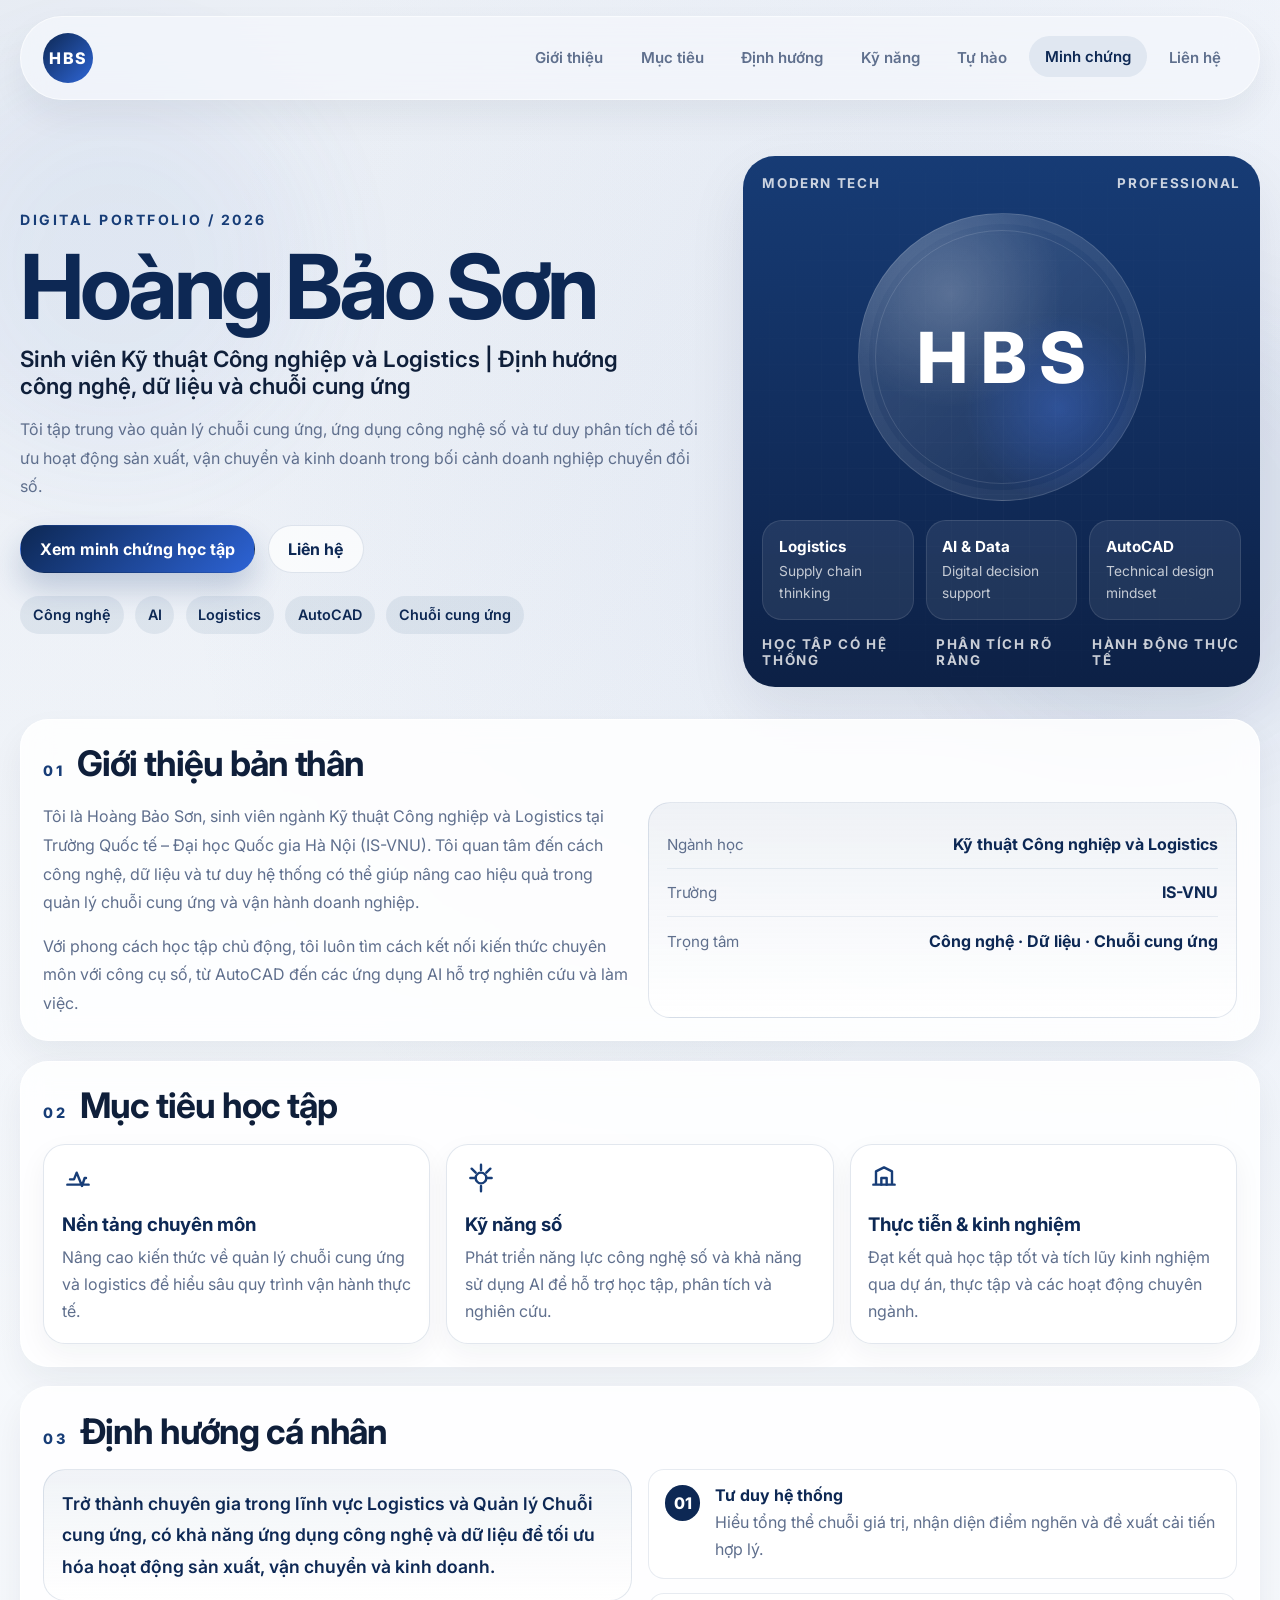
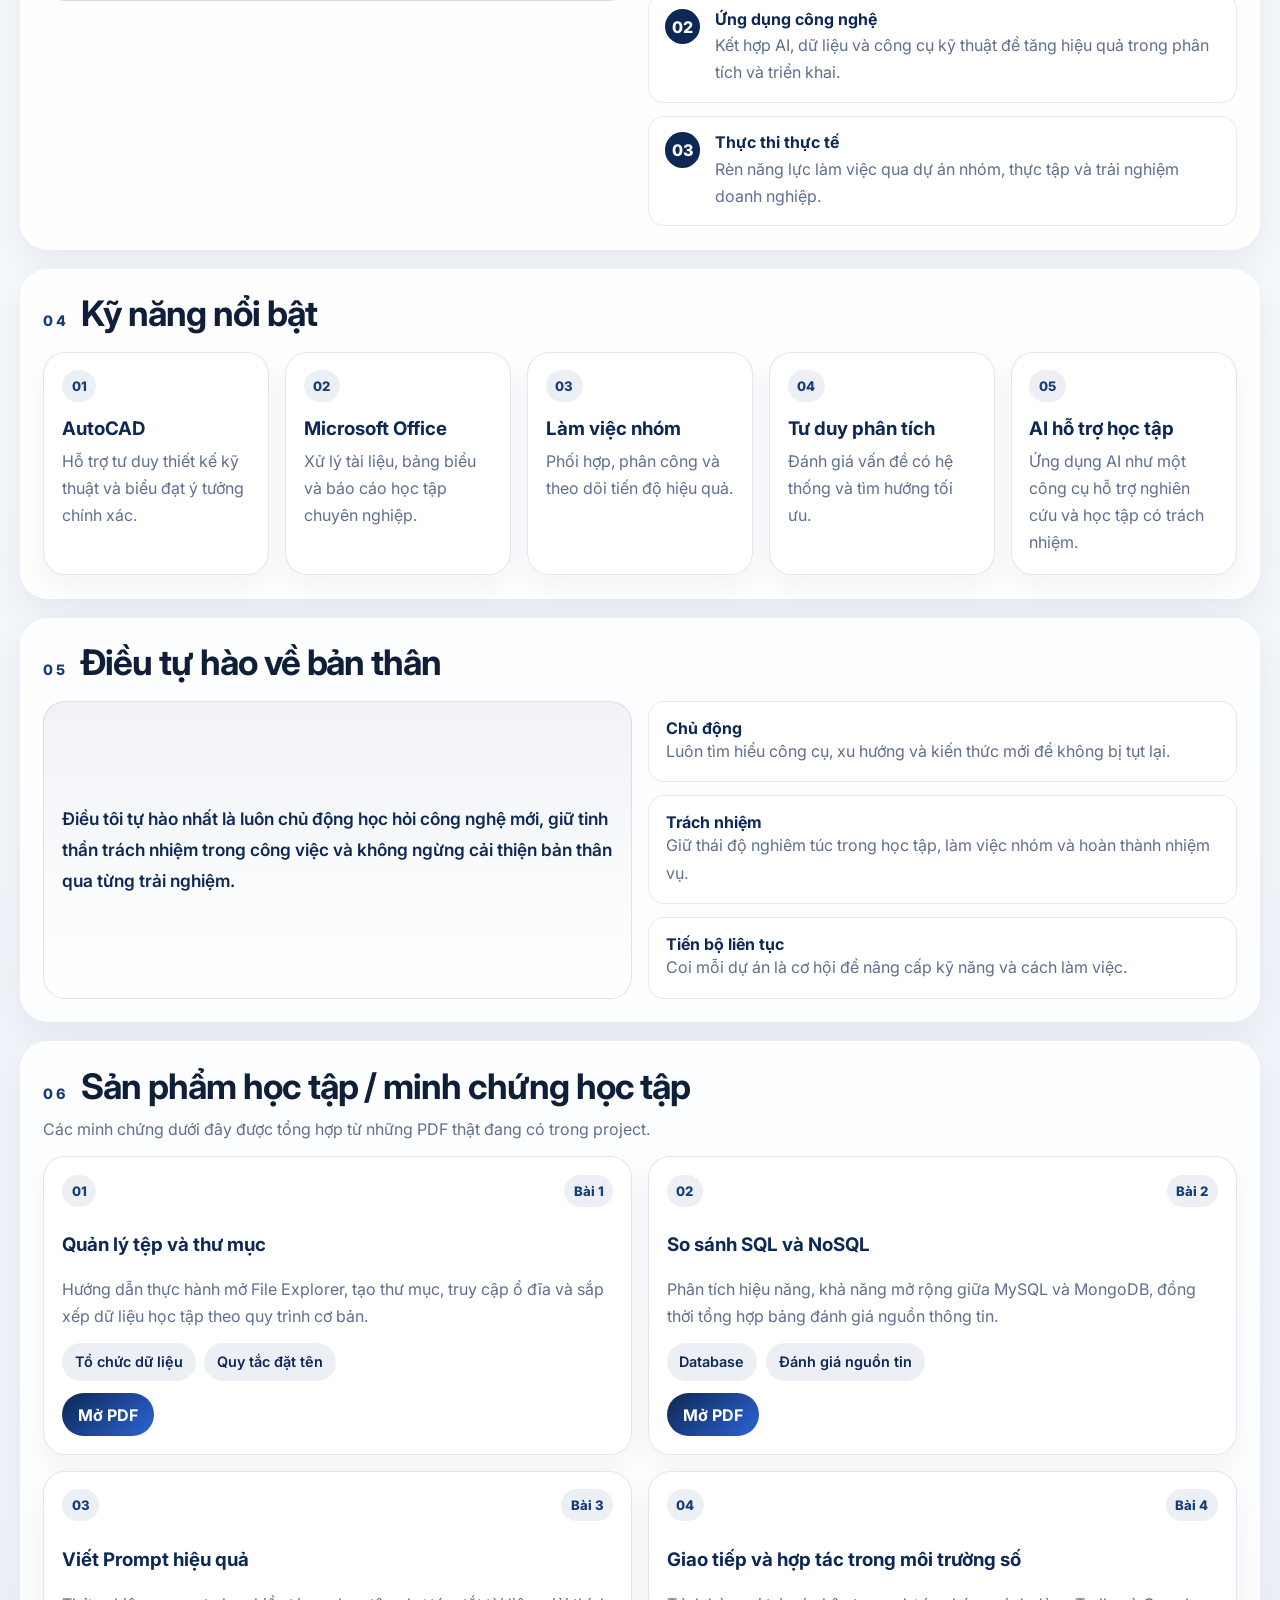
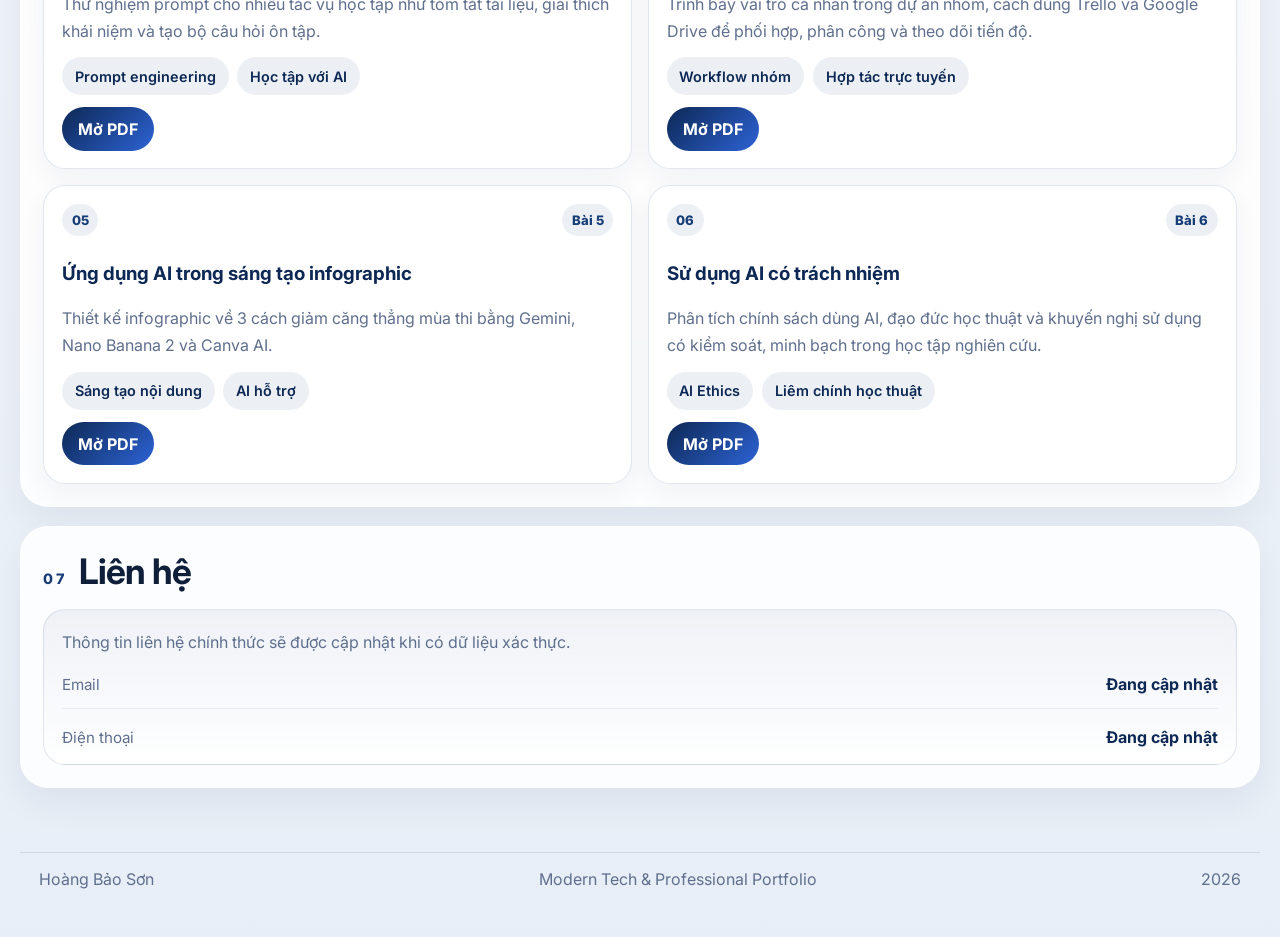
==== commit cd76c610: "Update portfolio for Hoang Son Co-authored-by: Copilot <223556219+Copilot@users.noreply.github.com>" ====
--- a/output-site/index.html
+++ b/output-site/index.html
@@ -3,29 +3,32 @@
 <head>
   <meta charset="UTF-8">
   <meta name="viewport" content="width=device-width, initial-scale=1.0">
-  <meta name="description" content="Digital Portfolio của Bùi Thị Huyền Linh, sinh viên ngành Y Khoa tại Trường Đại học Y Dược - Đại học Quốc gia Hà Nội.">
-  <title>Bùi Thị Huyền Linh | Medical Student Portfolio</title>
+  <meta name="description" content="Portfolio cá nhân của Hoàng Bảo Sơn, sinh viên Kỹ thuật Công nghiệp và Logistics tại Trường Quốc tế – Đại học Quốc gia Hà Nội (IS-VNU).">
+  <title>Hoàng Bảo Sơn | Modern Tech Portfolio</title>
   <link rel="preconnect" href="https://fonts.googleapis.com">
   <link rel="preconnect" href="https://fonts.gstatic.com" crossorigin>
-  <link href="https://fonts.googleapis.com/css2?family=Cormorant+Garamond:wght@400;500;600&family=Inter:wght@300;400;500;600&family=Montserrat:wght@300;400;500;600&family=Playfair+Display:wght@500;600;700&display=swap" rel="stylesheet">
+  <link href="https://fonts.googleapis.com/css2?family=Inter:wght@400;500;600;700;800&display=swap" rel="stylesheet">
   <link rel="stylesheet" href="style.css">
 </head>
 <body>
   <div class="progress-bar" id="progressBar" aria-hidden="true"></div>
-
-  <header class="site-header" id="siteHeader">
-    <a class="brand-mark" href="#top" aria-label="Về đầu trang">BTHL</a>
+  <div class="ambient ambient-one" aria-hidden="true"></div>
+  <div class="ambient ambient-two" aria-hidden="true"></div>
+
+  <header class="site-header">
+    <a class="brand-mark" href="#top" aria-label="Về đầu trang">HBS</a>
     <button class="menu-toggle" type="button" aria-expanded="false" aria-controls="siteNav" aria-label="Mở menu">
       <span></span>
       <span></span>
     </button>
     <nav class="site-nav" id="siteNav" aria-label="Điều hướng chính">
-      <a href="#contents">Contents</a>
-      <a href="#about">About</a>
-      <a href="#goals">Goals</a>
-      <a href="#interests">Interests</a>
-      <a href="#orientation">Orientation</a>
-      <a href="#contact">Contact</a>
+      <a href="#about">Giới thiệu</a>
+      <a href="#goals">Mục tiêu</a>
+      <a href="#orientation">Định hướng</a>
+      <a href="#skills">Kỹ năng</a>
+      <a href="#pride">Tự hào</a>
+      <a href="#evidence">Minh chứng</a>
+      <a href="#contact">Liên hệ</a>
     </nav>
   </header>
 
@@ -33,180 +36,300 @@
     <section class="hero section-shell" aria-labelledby="heroTitle">
       <div class="hero-copy reveal">
         <p class="eyebrow">Digital Portfolio / 2026</p>
-        <h1 class="hero-title" id="heroTitle">
-          <span>Medical</span>
-          <span class="outline">Student</span>
-          <span>Portfolio</span>
-        </h1>
-        <div class="hero-signature">
-          <p>Bùi Thị Huyền Linh</p>
-          <span>Y Khoa · Trường Đại học Y Dược - Đại học Quốc gia Hà Nội</span>
+        <h1 class="hero-title" id="heroTitle">Hoàng Bảo Sơn</h1>
+        <p class="hero-subtitle">Sinh viên Kỹ thuật Công nghiệp và Logistics | Định hướng công nghệ, dữ liệu và chuỗi cung ứng</p>
+        <p class="hero-description">
+          Tôi tập trung vào quản lý chuỗi cung ứng, ứng dụng công nghệ số và tư duy phân tích để tối ưu hoạt động sản xuất, vận chuyển và kinh doanh trong bối cảnh doanh nghiệp chuyển đổi số.
+        </p>
+        <div class="hero-actions">
+          <a class="button button-primary" href="#evidence">Xem minh chứng học tập</a>
+          <a class="button button-ghost" href="#contact">Liên hệ</a>
+        </div>
+        <div class="hero-chips" aria-label="Sở thích và trọng tâm">
+          <span>Công nghệ</span>
+          <span>AI</span>
+          <span>Logistics</span>
+          <span>AutoCAD</span>
+          <span>Chuỗi cung ứng</span>
         </div>
       </div>
 
-      <div class="hero-visual reveal">
-        <div class="visual-frame">
-          <div class="visual-topline">
-            <span>Y KHOA</span>
-            <span>EDITORIAL PROFILE</span>
-          </div>
-          <div class="avatar-window">
-            <img src="./images/avatar-BuiThiHuyenLinh.jpg" alt="Avatar của Bùi Thị Huyền Linh">
-            <div class="avatar-caption">
-              <span>Medical Student</span>
-              <strong>Bùi Thị Huyền Linh</strong>
-            </div>
-          </div>
-          <div class="visual-footer">
-            <span>academic</span>
-            <span>soft skills</span>
-            <span>growth</span>
+      <div class="hero-visual reveal" aria-hidden="true">
+        <div class="hero-card">
+          <div class="hero-card-top">
+            <span>Modern Tech</span>
+            <span>Professional</span>
+          </div>
+          <div class="hero-orb">
+            <span>HBS</span>
+          </div>
+          <div class="hero-panel-grid">
+            <div class="hero-panel">
+              <strong>Logistics</strong>
+              <span>Supply chain thinking</span>
+            </div>
+            <div class="hero-panel">
+              <strong>AI & Data</strong>
+              <span>Digital decision support</span>
+            </div>
+            <div class="hero-panel">
+              <strong>AutoCAD</strong>
+              <span>Technical design mindset</span>
+            </div>
+          </div>
+          <div class="hero-card-bottom">
+            <span>Học tập có hệ thống</span>
+            <span>Phân tích rõ ràng</span>
+            <span>Hành động thực tế</span>
           </div>
         </div>
       </div>
     </section>
 
-    <section class="section-shell contents-section reveal" id="contents" aria-labelledby="contentsTitle">
-      <div class="section-heading">
-        <span class="section-number">00</span>
-        <div>
-          <p class="eyebrow">Contents</p>
-          <h2 id="contentsTitle">Portfolio Index</h2>
-        </div>
-      </div>
-      <div class="contents-list">
-        <a class="content-row" href="#about">
-          <span>01</span>
-          <strong>About Me</strong>
-          <small>Hành trình học Y và tinh thần hoàn thiện bản thân</small>
-          <i aria-hidden="true">→</i>
-        </a>
-        <a class="content-row" href="#goals">
-          <span>02</span>
-          <strong>Academic Goals</strong>
-          <small>GPA, chứng chỉ bổ trợ và năng lực ngoại ngữ</small>
-          <i aria-hidden="true">→</i>
-        </a>
-        <a class="content-row" href="#interests">
-          <span>03</span>
-          <strong>My Interests</strong>
-          <small>Âm nhạc và thể thao trong đời sống học tập</small>
-          <i aria-hidden="true">→</i>
-        </a>
-        <a class="content-row" href="#orientation">
-          <span>04</span>
-          <strong>Personal Orientation</strong>
-          <small>Học thuật, kỹ năng mềm và trải nghiệm xã hội</small>
-          <i aria-hidden="true">→</i>
-        </a>
-        <a class="content-row" href="#contact">
-          <span>05</span>
-          <strong>Contact</strong>
-          <small>Email và số điện thoại liên hệ</small>
-          <i aria-hidden="true">→</i>
-        </a>
-      </div>
-    </section>
-
-    <section class="section-shell portfolio-grid" aria-label="Nội dung portfolio">
-      <article class="poster-card span-7 reveal" id="about">
-        <div class="card-meta">
-          <span>01</span>
-          <span>About Me</span>
-        </div>
-        <h2>About Me</h2>
-        <p>Em là Bùi Thị Huyền Linh, sinh viên ngành Y Khoa tại Trường Đại học Y Dược - Đại học Quốc gia Hà Nội. Với tinh thần học tập nghiêm túc và mong muốn không ngừng hoàn thiện bản thân, em xem hành trình học Y không chỉ là quá trình tiếp thu kiến thức chuyên môn mà còn là cơ hội rèn luyện sự kiên trì, trách nhiệm và lòng thấu cảm.</p>
-        <div class="fine-line"></div>
-        <p class="soft-note">A quiet practice of learning, listening and growing with purpose.</p>
-      </article>
-
-      <article class="poster-card span-5 mission-card reveal" id="mission">
-        <div class="card-meta">
-          <span>02</span>
-          <span>Mission</span>
-        </div>
-        <div class="line-art-circle" aria-hidden="true"></div>
-        <h2>Mission</h2>
-        <p class="mission-text">Giữ nền tảng học thuật vững chắc, rèn kỹ năng mềm mỗi ngày và nuôi dưỡng sự thấu cảm trong từng lựa chọn học tập.</p>
-      </article>
-
-      <article class="poster-card span-8 reveal" id="goals">
-        <div class="card-meta">
-          <span>03</span>
-          <span>Academic Goals</span>
-        </div>
-        <h2>Academic Goals</h2>
-        <p>Mục tiêu học tập của em là tối ưu hóa điểm số để đạt GPA cao, đồng thời tích cực hoàn thiện các chứng chỉ kỹ năng bổ trợ. Bên cạnh kiến thức chuyên ngành, em cũng chú trọng nâng cao năng lực ngoại ngữ để mở rộng khả năng tiếp cận tài liệu quốc tế và chuẩn bị tốt hơn cho con đường học tập lâu dài trong lĩnh vực y khoa.</p>
-        <ul class="goal-list" aria-label="Các trọng tâm học tập">
-          <li><span>GPA</span><strong>Tối ưu hóa điểm số</strong></li>
-          <li><span>Skills</span><strong>Hoàn thiện chứng chỉ bổ trợ</strong></li>
-          <li><span>Language</span><strong>Nâng cao năng lực ngoại ngữ</strong></li>
-        </ul>
-      </article>
-
-      <article class="poster-card span-4 interests-card reveal" id="interests">
-        <div class="card-meta">
-          <span>04</span>
-          <span>My Interests</span>
-        </div>
-        <h2>My Interests</h2>
-        <p>Ngoài học tập, em yêu thích âm nhạc và thể thao. Âm nhạc giúp em cân bằng cảm xúc, thư giãn sau những giờ học căng thẳng, còn thể thao giúp em duy trì sức khỏe, rèn luyện tính kỷ luật và tinh thần bền bỉ.</p>
-        <div class="interest-lines">
-          <div class="interest-line">
-            <span class="music-mark" aria-hidden="true"></span>
-            <strong>Âm nhạc</strong>
-          </div>
-          <div class="interest-line">
-            <span class="sport-mark" aria-hidden="true"></span>
-            <strong>Thể thao</strong>
-          </div>
-        </div>
-      </article>
-
-      <article class="poster-card span-7 orientation-card reveal" id="orientation">
-        <div class="card-meta">
-          <span>05</span>
-          <span>Personal Orientation</span>
-        </div>
-        <h2>Personal Orientation</h2>
-        <p>Em tin rằng học thuật là nền tảng quan trọng, nhưng kỹ năng mềm và trải nghiệm xã hội mới là yếu tố giúp bản thân bứt phá. Vì vậy, em định hướng phát triển bản thân theo hướng toàn diện: vững kiến thức chuyên môn, chủ động trong giao tiếp, biết hợp tác, biết lắng nghe và luôn sẵn sàng học hỏi từ môi trường xung quanh.</p>
-        <div class="orientation-tags" aria-label="Định hướng phát triển">
-          <span>Kiến thức chuyên môn</span>
-          <span>Giao tiếp</span>
-          <span>Hợp tác</span>
-          <span>Lắng nghe</span>
-          <span>Học hỏi</span>
-        </div>
-      </article>
-
-      <article class="poster-card span-5 contact-card reveal" id="contact">
-        <div class="card-meta">
-          <span>06</span>
-          <span>Contact</span>
-        </div>
-        <h2>Contact</h2>
-        <div class="contact-list">
-          <div>
+    <section class="section-shell content-stack" aria-label="Nội dung portfolio">
+      <article class="panel reveal" id="about">
+        <div class="section-heading">
+          <span class="section-kicker">01</span>
+          <h2>Giới thiệu bản thân</h2>
+        </div>
+        <div class="two-column">
+          <div class="text-block">
+            <p>
+              Tôi là Hoàng Bảo Sơn, sinh viên ngành Kỹ thuật Công nghiệp và Logistics tại Trường Quốc tế – Đại học Quốc gia Hà Nội (IS-VNU). Tôi quan tâm đến cách công nghệ, dữ liệu và tư duy hệ thống có thể giúp nâng cao hiệu quả trong quản lý chuỗi cung ứng và vận hành doanh nghiệp.
+            </p>
+            <p>
+              Với phong cách học tập chủ động, tôi luôn tìm cách kết nối kiến thức chuyên môn với công cụ số, từ AutoCAD đến các ứng dụng AI hỗ trợ nghiên cứu và làm việc.
+            </p>
+          </div>
+          <div class="info-card">
+            <div class="info-card-row">
+              <span>Ngành học</span>
+              <strong>Kỹ thuật Công nghiệp và Logistics</strong>
+            </div>
+            <div class="info-card-row">
+              <span>Trường</span>
+              <strong>IS-VNU</strong>
+            </div>
+            <div class="info-card-row">
+              <span>Trọng tâm</span>
+              <strong>Công nghệ · Dữ liệu · Chuỗi cung ứng</strong>
+            </div>
+          </div>
+        </div>
+      </article>
+
+      <article class="panel reveal" id="goals">
+        <div class="section-heading">
+          <span class="section-kicker">02</span>
+          <h2>Mục tiêu học tập</h2>
+        </div>
+        <div class="card-grid">
+          <div class="feature-card">
+            <svg viewBox="0 0 24 24" aria-hidden="true"><path d="M4 17h16M6 13h3l2-5 4 10 2-6h1"/></svg>
+            <h3>Nền tảng chuyên môn</h3>
+            <p>Nâng cao kiến thức về quản lý chuỗi cung ứng và logistics để hiểu sâu quy trình vận hành thực tế.</p>
+          </div>
+          <div class="feature-card">
+            <svg viewBox="0 0 24 24" aria-hidden="true"><path d="M12 2v4M5 5l3 3M19 5l-3 3M4 12h4M16 12h4M12 18v4"/><circle cx="12" cy="12" r="4"/></svg>
+            <h3>Kỹ năng số</h3>
+            <p>Phát triển năng lực công nghệ số và khả năng sử dụng AI để hỗ trợ học tập, phân tích và nghiên cứu.</p>
+          </div>
+          <div class="feature-card">
+            <svg viewBox="0 0 24 24" aria-hidden="true"><path d="M4 17h16M6 17V7l6-3 6 3v10"/><path d="M10 17v-5h4v5"/></svg>
+            <h3>Thực tiễn & kinh nghiệm</h3>
+            <p>Đạt kết quả học tập tốt và tích lũy kinh nghiệm qua dự án, thực tập và các hoạt động chuyên ngành.</p>
+          </div>
+        </div>
+      </article>
+
+      <article class="panel reveal" id="orientation">
+        <div class="section-heading">
+          <span class="section-kicker">03</span>
+          <h2>Định hướng cá nhân</h2>
+        </div>
+        <div class="orientation-layout">
+          <div class="orientation-quote">
+            <p>Trở thành chuyên gia trong lĩnh vực Logistics và Quản lý Chuỗi cung ứng, có khả năng ứng dụng công nghệ và dữ liệu để tối ưu hóa hoạt động sản xuất, vận chuyển và kinh doanh.</p>
+          </div>
+          <div class="roadmap">
+            <div class="roadmap-item">
+              <span>01</span>
+              <div>
+                <strong>Tư duy hệ thống</strong>
+                <p>Hiểu tổng thể chuỗi giá trị, nhận diện điểm nghẽn và đề xuất cải tiến hợp lý.</p>
+              </div>
+            </div>
+            <div class="roadmap-item">
+              <span>02</span>
+              <div>
+                <strong>Ứng dụng công nghệ</strong>
+                <p>Kết hợp AI, dữ liệu và công cụ kỹ thuật để tăng hiệu quả trong phân tích và triển khai.</p>
+              </div>
+            </div>
+            <div class="roadmap-item">
+              <span>03</span>
+              <div>
+                <strong>Thực thi thực tế</strong>
+                <p>Rèn năng lực làm việc qua dự án nhóm, thực tập và trải nghiệm doanh nghiệp.</p>
+              </div>
+            </div>
+          </div>
+        </div>
+      </article>
+
+      <article class="panel reveal" id="skills">
+        <div class="section-heading">
+          <span class="section-kicker">04</span>
+          <h2>Kỹ năng nổi bật</h2>
+        </div>
+        <div class="card-grid card-grid-five">
+          <div class="skill-card">
+            <span>01</span>
+            <h3>AutoCAD</h3>
+            <p>Hỗ trợ tư duy thiết kế kỹ thuật và biểu đạt ý tưởng chính xác.</p>
+          </div>
+          <div class="skill-card">
+            <span>02</span>
+            <h3>Microsoft Office</h3>
+            <p>Xử lý tài liệu, bảng biểu và báo cáo học tập chuyên nghiệp.</p>
+          </div>
+          <div class="skill-card">
+            <span>03</span>
+            <h3>Làm việc nhóm</h3>
+            <p>Phối hợp, phân công và theo dõi tiến độ hiệu quả.</p>
+          </div>
+          <div class="skill-card">
+            <span>04</span>
+            <h3>Tư duy phân tích</h3>
+            <p>Đánh giá vấn đề có hệ thống và tìm hướng tối ưu.</p>
+          </div>
+          <div class="skill-card">
+            <span>05</span>
+            <h3>AI hỗ trợ học tập</h3>
+            <p>Ứng dụng AI như một công cụ hỗ trợ nghiên cứu và học tập có trách nhiệm.</p>
+          </div>
+        </div>
+      </article>
+
+      <article class="panel reveal" id="pride">
+        <div class="section-heading">
+          <span class="section-kicker">05</span>
+          <h2>Điều tự hào về bản thân</h2>
+        </div>
+        <div class="pride-layout">
+          <div class="pride-highlight">
+            <p>Điều tôi tự hào nhất là luôn chủ động học hỏi công nghệ mới, giữ tinh thần trách nhiệm trong công việc và không ngừng cải thiện bản thân qua từng trải nghiệm.</p>
+          </div>
+          <div class="pride-points">
+            <div class="pride-point">
+              <strong>Chủ động</strong>
+              <p>Luôn tìm hiểu công cụ, xu hướng và kiến thức mới để không bị tụt lại.</p>
+            </div>
+            <div class="pride-point">
+              <strong>Trách nhiệm</strong>
+              <p>Giữ thái độ nghiêm túc trong học tập, làm việc nhóm và hoàn thành nhiệm vụ.</p>
+            </div>
+            <div class="pride-point">
+              <strong>Tiến bộ liên tục</strong>
+              <p>Coi mỗi dự án là cơ hội để nâng cấp kỹ năng và cách làm việc.</p>
+            </div>
+          </div>
+        </div>
+      </article>
+
+      <article class="panel reveal" id="evidence">
+        <div class="section-heading">
+          <span class="section-kicker">06</span>
+          <h2>Sản phẩm học tập / minh chứng học tập</h2>
+        </div>
+        <p class="section-note">Các minh chứng dưới đây được tổng hợp từ những PDF thật đang có trong project.</p>
+        <div class="evidence-grid">
+          <article class="evidence-card">
+            <div class="evidence-meta"><span>01</span><span>Bài 1</span></div>
+            <h3>Quản lý tệp và thư mục</h3>
+            <p>Hướng dẫn thực hành mở File Explorer, tạo thư mục, truy cập ổ đĩa và sắp xếp dữ liệu học tập theo quy trình cơ bản.</p>
+            <div class="evidence-tags">
+              <span>Tổ chức dữ liệu</span>
+              <span>Quy tắc đặt tên</span>
+            </div>
+            <a class="evidence-link" href="documents/Bài_1.pdf" target="_blank" rel="noopener">Mở PDF</a>
+          </article>
+          <article class="evidence-card">
+            <div class="evidence-meta"><span>02</span><span>Bài 2</span></div>
+            <h3>So sánh SQL và NoSQL</h3>
+            <p>Phân tích hiệu năng, khả năng mở rộng giữa MySQL và MongoDB, đồng thời tổng hợp bảng đánh giá nguồn thông tin.</p>
+            <div class="evidence-tags">
+              <span>Database</span>
+              <span>Đánh giá nguồn tin</span>
+            </div>
+            <a class="evidence-link" href="documents/Bài_2.pdf" target="_blank" rel="noopener">Mở PDF</a>
+          </article>
+          <article class="evidence-card">
+            <div class="evidence-meta"><span>03</span><span>Bài 3</span></div>
+            <h3>Viết Prompt hiệu quả</h3>
+            <p>Thử nghiệm prompt cho nhiều tác vụ học tập như tóm tắt tài liệu, giải thích khái niệm và tạo bộ câu hỏi ôn tập.</p>
+            <div class="evidence-tags">
+              <span>Prompt engineering</span>
+              <span>Học tập với AI</span>
+            </div>
+            <a class="evidence-link" href="documents/Bài_3.pdf" target="_blank" rel="noopener">Mở PDF</a>
+          </article>
+          <article class="evidence-card">
+            <div class="evidence-meta"><span>04</span><span>Bài 4</span></div>
+            <h3>Giao tiếp và hợp tác trong môi trường số</h3>
+            <p>Trình bày vai trò cá nhân trong dự án nhóm, cách dùng Trello và Google Drive để phối hợp, phân công và theo dõi tiến độ.</p>
+            <div class="evidence-tags">
+              <span>Workflow nhóm</span>
+              <span>Hợp tác trực tuyến</span>
+            </div>
+            <a class="evidence-link" href="documents/Bài_4.pdf" target="_blank" rel="noopener">Mở PDF</a>
+          </article>
+          <article class="evidence-card">
+            <div class="evidence-meta"><span>05</span><span>Bài 5</span></div>
+            <h3>Ứng dụng AI trong sáng tạo infographic</h3>
+            <p>Thiết kế infographic về 3 cách giảm căng thẳng mùa thi bằng Gemini, Nano Banana 2 và Canva AI.</p>
+            <div class="evidence-tags">
+              <span>Sáng tạo nội dung</span>
+              <span>AI hỗ trợ</span>
+            </div>
+            <a class="evidence-link" href="documents/Bài_5.pdf" target="_blank" rel="noopener">Mở PDF</a>
+          </article>
+          <article class="evidence-card">
+            <div class="evidence-meta"><span>06</span><span>Bài 6</span></div>
+            <h3>Sử dụng AI có trách nhiệm</h3>
+            <p>Phân tích chính sách dùng AI, đạo đức học thuật và khuyến nghị sử dụng có kiểm soát, minh bạch trong học tập nghiên cứu.</p>
+            <div class="evidence-tags">
+              <span>AI Ethics</span>
+              <span>Liêm chính học thuật</span>
+            </div>
+            <a class="evidence-link" href="documents/Bài_6.pdf" target="_blank" rel="noopener">Mở PDF</a>
+          </article>
+        </div>
+      </article>
+
+      <article class="panel reveal" id="contact">
+        <div class="section-heading">
+          <span class="section-kicker">07</span>
+          <h2>Liên hệ</h2>
+        </div>
+        <div class="contact-box">
+          <p>Thông tin liên hệ chính thức sẽ được cập nhật khi có dữ liệu xác thực.</p>
+          <div class="contact-status">
             <span>Email</span>
-            <strong><a href="mailto:sshinehlinh@gmail.com">sshinehlinh@gmail.com</a></strong>
-          </div>
-          <div>
-            <span>Phone</span>
-            <strong><a href="tel:0913572007">0913572007</a></strong>
-          </div>
-        </div>
-        <div class="contact-actions" aria-label="Nút liên hệ">
-          <a href="mailto:sshinehlinh@gmail.com">Mail</a>
-          <a href="tel:0913572007">Phone</a>
-        </div>
-        <p class="contact-note">Có thể liên hệ qua email hoặc số điện thoại đã cung cấp.</p>
+            <strong>Đang cập nhật</strong>
+          </div>
+          <div class="contact-status">
+            <span>Điện thoại</span>
+            <strong>Đang cập nhật</strong>
+          </div>
+        </div>
       </article>
     </section>
   </main>
 
   <footer class="site-footer">
-    <span>Bùi Thị Huyền Linh</span>
-    <span>Medical Student Portfolio</span>
+    <span>Hoàng Bảo Sơn</span>
+    <span>Modern Tech & Professional Portfolio</span>
     <span id="year">2026</span>
   </footer>
 
--- a/output-site/style.css
+++ b/output-site/style.css
@@ -1,19 +1,19 @@
 :root {
-  --bg: #efe6da;
-  --bg-soft: #f2eadf;
-  --card: #fbf3ec;
-  --paper: #fff8f1;
-  --text: #1f1f1c;
-  --muted: #6f6a62;
-  --border: rgba(0, 0, 0, 0.18);
-  --border-strong: rgba(0, 0, 0, 0.34);
-  --pink: #d9a7b0;
-  --pink-soft: #e3b6bf;
-  --olive: #2f3529;
-  --olive-soft: #3a402f;
-  --cream-deep: #e6d6c6;
-  --shadow: 0 18px 50px rgba(31, 31, 28, 0.1);
-  --header-height: 76px;
+  --bg: #f4f7fb;
+  --bg-deep: #e8eef7;
+  --surface: rgba(255, 255, 255, 0.86);
+  --surface-strong: #ffffff;
+  --surface-soft: #eef3fa;
+  --text: #0f1f3a;
+  --muted: #5f6f8d;
+  --primary: #173d77;
+  --primary-strong: #0d2854;
+  --border: rgba(23, 61, 119, 0.12);
+  --shadow: 0 24px 60px rgba(15, 31, 58, 0.08);
+  --shadow-soft: 0 16px 34px rgba(15, 31, 58, 0.06);
+  --radius-lg: 28px;
+  --radius-md: 22px;
+  --radius-sm: 16px;
 }
 
 * {
@@ -26,16 +26,13 @@
 
 body {
   margin: 0;
-  min-width: 320px;
-  background: var(--bg);
+  font-family: "Inter", system-ui, -apple-system, BlinkMacSystemFont, "Segoe UI", sans-serif;
   color: var(--text);
-  font-family: "Inter", Arial, sans-serif;
-  line-height: 1.72;
-  text-rendering: optimizeLegibility;
-}
-
-body.nav-open {
-  overflow: hidden;
+  background:
+    radial-gradient(circle at top left, rgba(23, 61, 119, 0.08), transparent 32%),
+    radial-gradient(circle at 85% 12%, rgba(82, 117, 181, 0.12), transparent 24%),
+    linear-gradient(180deg, #f9fbfe 0%, var(--bg) 48%, var(--bg-deep) 100%);
+  min-height: 100vh;
 }
 
 a {
@@ -43,876 +40,677 @@
   text-decoration: none;
 }
 
-button {
-  font: inherit;
-}
-
-::selection {
-  background: rgba(217, 167, 176, 0.42);
+img {
+  display: block;
+  max-width: 100%;
 }
 
 .progress-bar {
   position: fixed;
-  top: 0;
-  left: 0;
-  z-index: 80;
+  inset: 0 auto auto 0;
+  height: 4px;
   width: 0;
-  height: 3px;
-  background: var(--olive);
-  transform-origin: left center;
+  z-index: 50;
+  background: linear-gradient(90deg, #356dff, #173d77);
+}
+
+.ambient {
+  position: fixed;
+  border-radius: 999px;
+  filter: blur(60px);
+  opacity: 0.45;
+  pointer-events: none;
+  z-index: -1;
+}
+
+.ambient-one {
+  top: 8%;
+  left: -6%;
+  width: 24rem;
+  height: 24rem;
+  background: rgba(90, 132, 211, 0.16);
+}
+
+.ambient-two {
+  right: -8%;
+  top: 34%;
+  width: 28rem;
+  height: 28rem;
+  background: rgba(23, 61, 119, 0.12);
 }
 
 .site-header {
   position: sticky;
   top: 0;
-  z-index: 70;
-  min-height: var(--header-height);
+  z-index: 30;
   display: flex;
   align-items: center;
   justify-content: space-between;
-  gap: 24px;
-  padding: 18px 42px;
-  border-bottom: 1px solid rgba(0, 0, 0, 0.12);
-  background: rgba(239, 230, 218, 0.88);
+  gap: 1rem;
+  padding: 1rem 1.4rem;
+  margin: 0 auto;
+  max-width: 1240px;
+  background: rgba(244, 247, 251, 0.78);
   backdrop-filter: blur(18px);
+  border: 1px solid rgba(255, 255, 255, 0.58);
+  border-radius: 999px;
+  box-shadow: var(--shadow-soft);
+  top: 1rem;
 }
 
 .brand-mark {
-  width: 48px;
-  height: 48px;
   display: inline-flex;
   align-items: center;
   justify-content: center;
-  border: 1px solid var(--border-strong);
-  border-radius: 50%;
-  color: var(--olive);
-  background: rgba(227, 182, 191, 0.18);
-  font-family: "Montserrat", Arial, sans-serif;
-  font-size: 11px;
-  font-weight: 500;
-  letter-spacing: 0.16em;
+  width: 3.1rem;
+  height: 3.1rem;
+  border-radius: 999px;
+  background: linear-gradient(135deg, var(--primary-strong), #2f66d6);
+  color: #fff;
+  font-weight: 800;
+  letter-spacing: 0.08em;
+  flex: none;
 }
 
 .site-nav {
   display: flex;
-  align-items: center;
-  gap: 24px;
+  flex-wrap: wrap;
+  justify-content: flex-end;
+  gap: 0.35rem;
+}
+
+.site-nav a {
+  padding: 0.7rem 1rem;
+  border-radius: 999px;
   color: var(--muted);
-  font-family: "Montserrat", Arial, sans-serif;
-  font-size: 11px;
-  font-weight: 500;
-  letter-spacing: 0.16em;
+  font-size: 0.94rem;
+  font-weight: 600;
+  transition: background-color 0.2s ease, color 0.2s ease, transform 0.2s ease;
+}
+
+.site-nav a:hover,
+.site-nav a.is-active {
+  color: var(--primary-strong);
+  background: rgba(23, 61, 119, 0.08);
+  transform: translateY(-1px);
+}
+
+.menu-toggle {
+  display: none;
+  width: 3rem;
+  height: 3rem;
+  border: 1px solid var(--border);
+  border-radius: 999px;
+  background: var(--surface-strong);
+  box-shadow: var(--shadow-soft);
+  padding: 0;
+  align-items: center;
+  justify-content: center;
+  gap: 0.35rem;
+  flex-direction: column;
+}
+
+.menu-toggle span {
+  width: 1.2rem;
+  height: 2px;
+  border-radius: 999px;
+  background: var(--primary-strong);
+}
+
+.section-shell {
+  width: min(1240px, calc(100% - 2rem));
+  margin: 0 auto;
+}
+
+.hero {
+  display: grid;
+  grid-template-columns: minmax(0, 1.15fr) minmax(320px, 0.85fr);
+  gap: 1.5rem;
+  align-items: center;
+  padding: 4.5rem 0 2rem;
+}
+
+.hero-copy,
+.hero-visual {
+  position: relative;
+}
+
+.eyebrow {
+  display: inline-flex;
+  align-items: center;
+  gap: 0.5rem;
+  margin: 0 0 1rem;
+  color: var(--primary);
+  font-size: 0.88rem;
+  font-weight: 700;
+  letter-spacing: 0.18em;
   text-transform: uppercase;
 }
 
-.site-nav a {
-  position: relative;
-  padding: 8px 0;
-}
-
-.site-nav a::after {
+.hero-title {
+  margin: 0;
+  font-size: clamp(3rem, 7vw, 6.2rem);
+  line-height: 0.95;
+  letter-spacing: -0.05em;
+  color: var(--primary-strong);
+}
+
+.hero-subtitle {
+  margin: 1rem 0 0;
+  font-size: clamp(1.05rem, 2vw, 1.4rem);
+  font-weight: 600;
+  color: var(--text);
+  max-width: 40rem;
+}
+
+.hero-description {
+  margin: 1rem 0 0;
+  max-width: 43rem;
+  color: var(--muted);
+  font-size: 1rem;
+  line-height: 1.8;
+}
+
+.hero-actions {
+  display: flex;
+  flex-wrap: wrap;
+  gap: 0.8rem;
+  margin-top: 1.5rem;
+}
+
+.button {
+  display: inline-flex;
+  align-items: center;
+  justify-content: center;
+  min-height: 3rem;
+  padding: 0.8rem 1.2rem;
+  border-radius: 999px;
+  font-weight: 700;
+  border: 1px solid transparent;
+  transition: transform 0.2s ease, box-shadow 0.2s ease, background-color 0.2s ease;
+}
+
+.button:hover {
+  transform: translateY(-2px);
+}
+
+.button-primary {
+  background: linear-gradient(135deg, var(--primary-strong), #2d63d5);
+  color: #fff;
+  box-shadow: 0 16px 30px rgba(23, 61, 119, 0.22);
+}
+
+.button-ghost {
+  background: rgba(255, 255, 255, 0.7);
+  color: var(--primary-strong);
+  border-color: var(--border);
+}
+
+.hero-chips {
+  display: flex;
+  flex-wrap: wrap;
+  gap: 0.7rem;
+  margin-top: 1.4rem;
+}
+
+.hero-chips span,
+.evidence-tags span {
+  display: inline-flex;
+  align-items: center;
+  min-height: 2.4rem;
+  padding: 0.4rem 0.8rem;
+  border-radius: 999px;
+  background: rgba(23, 61, 119, 0.08);
+  color: var(--primary-strong);
+  font-size: 0.9rem;
+  font-weight: 600;
+}
+
+.hero-card {
+  padding: 1.2rem;
+  border-radius: 32px;
+  background:
+    linear-gradient(180deg, rgba(23, 61, 119, 0.94), rgba(12, 32, 69, 0.95)),
+    #0f2a55;
+  color: #fff;
+  box-shadow: var(--shadow);
+  overflow: hidden;
+  isolation: isolate;
+}
+
+.hero-card::before {
   content: "";
   position: absolute;
-  left: 0;
-  right: 0;
-  bottom: 2px;
-  height: 1px;
-  background: currentColor;
-  transform: scaleX(0);
-  transform-origin: right center;
-  transition: transform 180ms ease;
-}
-
-.site-nav a:hover,
-.site-nav a.is-active {
-  color: var(--text);
-}
-
-.site-nav a:hover::after,
-.site-nav a.is-active::after {
-  transform: scaleX(1);
-  transform-origin: left center;
-}
-
-.menu-toggle {
-  display: none;
-  width: 44px;
-  height: 44px;
-  align-items: center;
-  justify-content: center;
-  flex-direction: column;
-  gap: 7px;
-  border: 1px solid var(--border);
+  inset: 0;
+  background-image:
+    linear-gradient(rgba(255, 255, 255, 0.08) 1px, transparent 1px),
+    linear-gradient(90deg, rgba(255, 255, 255, 0.08) 1px, transparent 1px);
+  background-size: 26px 26px;
+  mask-image: radial-gradient(circle at center, black, transparent 85%);
+  opacity: 0.32;
+  pointer-events: none;
+}
+
+.hero-card-top,
+.hero-card-bottom {
+  display: flex;
+  justify-content: space-between;
+  gap: 0.8rem;
+  font-size: 0.84rem;
+  font-weight: 700;
+  letter-spacing: 0.12em;
+  text-transform: uppercase;
+  opacity: 0.78;
+}
+
+.hero-orb {
+  display: grid;
+  place-items: center;
+  width: min(100%, 18rem);
+  aspect-ratio: 1;
+  margin: 1.4rem auto 1.2rem;
   border-radius: 50%;
-  background: rgba(251, 243, 236, 0.78);
-  color: var(--text);
-  cursor: pointer;
-}
-
-.menu-toggle span {
-  width: 18px;
-  height: 1px;
-  background: currentColor;
-  transition: transform 180ms ease;
-}
-
-.menu-toggle[aria-expanded="true"] span:first-child {
-  transform: translateY(4px) rotate(38deg);
-}
-
-.menu-toggle[aria-expanded="true"] span:last-child {
-  transform: translateY(-4px) rotate(-38deg);
-}
-
-.section-shell {
-  width: min(1180px, calc(100% - 48px));
-  margin: 0 auto;
-}
-
-.hero {
-  display: grid;
-  grid-template-columns: minmax(0, 1.05fr) minmax(320px, 0.62fr);
-  gap: 28px;
-  align-items: center;
-  padding: 54px 0 46px;
-}
-
-.hero-copy {
-  min-width: 0;
-}
-
-.eyebrow {
-  margin: 0 0 18px;
-  color: var(--muted);
-  font-family: "Montserrat", Arial, sans-serif;
-  font-size: 11px;
-  font-weight: 500;
-  letter-spacing: 0.22em;
-  text-transform: uppercase;
-}
-
-.hero-title {
-  margin: 0;
-  max-width: 850px;
-  font-family: "Playfair Display", "Cormorant Garamond", Georgia, serif;
-  font-size: 82px;
-  font-weight: 600;
-  line-height: 0.96;
-  letter-spacing: 0.055em;
-  text-transform: uppercase;
-  color: var(--olive);
-}
-
-.hero-title span {
-  display: block;
-}
-
-.hero-title .outline {
-  color: transparent;
-  -webkit-text-stroke: 1px var(--olive);
-  text-stroke: 1px var(--olive);
-}
-
-.hero-signature {
-  width: min(680px, 100%);
-  margin-top: 34px;
-  padding-top: 22px;
-  border-top: 1px solid var(--border);
-}
-
-.hero-signature p {
-  margin: 0 0 7px;
-  font-family: "Playfair Display", "Cormorant Garamond", Georgia, serif;
-  font-size: 38px;
-  font-weight: 500;
-  line-height: 1.12;
-}
-
-.hero-signature span {
-  color: var(--muted);
-  font-size: 15px;
-}
-
-.hero-visual {
-  min-width: 0;
-}
-
-.visual-frame {
+  background:
+    radial-gradient(circle at 32% 28%, rgba(255, 255, 255, 0.2), transparent 40%),
+    radial-gradient(circle at 70% 68%, rgba(76, 129, 255, 0.3), transparent 34%),
+    linear-gradient(135deg, rgba(255, 255, 255, 0.16), rgba(255, 255, 255, 0.03));
+  border: 1px solid rgba(255, 255, 255, 0.16);
+  box-shadow: inset 0 0 0 10px rgba(255, 255, 255, 0.03);
   position: relative;
-  min-height: 560px;
-  overflow: hidden;
-  border: 1px solid var(--border);
-  border-radius: 8px;
-  background:
-    linear-gradient(145deg, rgba(217, 167, 176, 0.38), rgba(251, 243, 236, 0.78) 48%, rgba(47, 53, 41, 0.12)),
-    repeating-linear-gradient(0deg, rgba(31, 31, 28, 0.035), rgba(31, 31, 28, 0.035) 1px, transparent 1px, transparent 34px),
-    var(--card);
-  box-shadow: var(--shadow);
-  transition: transform 220ms ease, box-shadow 220ms ease;
-}
-
-.visual-frame::before {
+}
+
+.hero-orb::after {
   content: "";
   position: absolute;
-  inset: 16px;
-  border: 1px solid rgba(31, 31, 28, 0.16);
-  pointer-events: none;
-}
-
-.visual-frame::after {
-  content: "";
-  position: absolute;
-  width: 180px;
-  height: 180px;
-  right: -52px;
-  top: 78px;
-  border: 1px solid rgba(47, 53, 41, 0.28);
-  border-radius: 50%;
-  pointer-events: none;
-}
-
-.visual-frame:hover {
-  transform: translateY(-3px);
-  box-shadow: 0 22px 58px rgba(38, 38, 38, 0.11);
-}
-
-.visual-topline,
-.visual-footer {
-  position: absolute;
-  left: 24px;
-  right: 24px;
-  z-index: 2;
-  display: flex;
+  inset: 1rem;
+  border-radius: inherit;
+  border: 1px solid rgba(255, 255, 255, 0.12);
+}
+
+.hero-orb span {
+  font-size: clamp(2.4rem, 6vw, 4.4rem);
+  font-weight: 800;
+  letter-spacing: 0.18em;
+  margin-left: 0.18em;
+}
+
+.hero-panel-grid {
+  display: grid;
+  grid-template-columns: repeat(3, minmax(0, 1fr));
+  gap: 0.75rem;
+}
+
+.hero-panel {
+  padding: 0.95rem;
+  border-radius: 20px;
+  background: rgba(255, 255, 255, 0.08);
+  border: 1px solid rgba(255, 255, 255, 0.1);
+}
+
+.hero-panel strong {
+  display: block;
+  margin-bottom: 0.3rem;
+  font-size: 0.95rem;
+}
+
+.hero-panel span {
+  color: rgba(255, 255, 255, 0.74);
+  font-size: 0.86rem;
+  line-height: 1.5;
+}
+
+.hero-card-bottom {
+  margin-top: 1rem;
+}
+
+.content-stack {
+  display: grid;
+  gap: 1.2rem;
+  padding-bottom: 4rem;
+}
+
+.panel {
+  padding: 1.4rem;
+  border-radius: var(--radius-lg);
+  background: var(--surface);
+  border: 1px solid rgba(255, 255, 255, 0.8);
+  box-shadow: var(--shadow-soft);
+  backdrop-filter: blur(14px);
+}
+
+.section-heading {
+  display: flex;
+  align-items: baseline;
+  gap: 0.8rem;
+  margin-bottom: 1.1rem;
+}
+
+.section-kicker {
+  font-size: 0.9rem;
+  color: var(--primary);
+  font-weight: 800;
+  letter-spacing: 0.18em;
+}
+
+.section-heading h2 {
+  margin: 0;
+  font-size: clamp(1.5rem, 3vw, 2.2rem);
+  letter-spacing: -0.03em;
+}
+
+.section-note {
+  margin: -0.35rem 0 1.1rem;
+  color: var(--muted);
+}
+
+.two-column,
+.orientation-layout,
+.pride-layout {
+  display: grid;
+  grid-template-columns: repeat(2, minmax(0, 1fr));
+  gap: 1rem;
+}
+
+.text-block p,
+.contact-box p,
+.pride-highlight p,
+.orientation-quote p {
+  margin: 0;
+  color: var(--muted);
+  line-height: 1.8;
+}
+
+.text-block p + p {
+  margin-top: 0.9rem;
+}
+
+.info-card,
+.orientation-quote,
+.pride-highlight,
+.contact-box {
+  padding: 1.1rem;
+  border-radius: var(--radius-md);
+  background: linear-gradient(180deg, rgba(23, 61, 119, 0.06), rgba(255, 255, 255, 0.75));
+  border: 1px solid rgba(23, 61, 119, 0.12);
+}
+
+.info-card-row,
+.contact-status {
+  display: flex;
+  align-items: baseline;
   justify-content: space-between;
-  gap: 16px;
+  gap: 1rem;
+  padding: 0.85rem 0;
+  border-bottom: 1px solid rgba(23, 61, 119, 0.08);
+}
+
+.info-card-row:last-child,
+.contact-status:last-child {
+  border-bottom: 0;
+  padding-bottom: 0;
+}
+
+.info-card-row span,
+.contact-status span {
   color: var(--muted);
-  font-family: "Montserrat", Arial, sans-serif;
-  font-size: 10px;
-  font-weight: 500;
-  letter-spacing: 0.18em;
-  text-transform: uppercase;
-}
-
-.visual-topline {
-  top: 24px;
-}
-
-.visual-footer {
-  bottom: 24px;
-}
-
-.avatar-window {
-  position: absolute;
-  inset: 72px 34px;
-  overflow: hidden;
+  font-size: 0.95rem;
+}
+
+.info-card-row strong,
+.contact-status strong {
+  color: var(--primary-strong);
+  text-align: right;
+}
+
+.card-grid {
+  display: grid;
+  grid-template-columns: repeat(3, minmax(0, 1fr));
+  gap: 1rem;
+}
+
+.card-grid-five {
+  grid-template-columns: repeat(5, minmax(0, 1fr));
+}
+
+.feature-card,
+.skill-card,
+.evidence-card {
+  padding: 1.1rem;
+  border-radius: var(--radius-md);
+  background: var(--surface-strong);
   border: 1px solid var(--border);
-  border-radius: 7px;
-  background:
-    linear-gradient(135deg, rgba(255, 248, 241, 0.94), rgba(227, 182, 191, 0.22)),
-    var(--paper);
-  box-shadow: 0 18px 40px rgba(31, 31, 28, 0.12);
-}
-
-.avatar-window::before {
-  content: "";
-  position: absolute;
-  inset: 14px;
-  z-index: 2;
-  border: 1px solid rgba(255, 248, 241, 0.5);
-  pointer-events: none;
-}
-
-.avatar-window img {
-  position: absolute;
-  inset: 0;
-  width: 100%;
-  height: 100%;
-  object-fit: cover;
-  filter: saturate(0.9) contrast(0.98);
-  transform: scale(1.01);
-  transition: transform 420ms ease, filter 420ms ease;
-}
-
-.visual-frame:hover .avatar-window img {
-  transform: scale(1.045);
-  filter: saturate(0.98) contrast(1);
-}
-
-.avatar-caption {
-  position: absolute;
-  left: 18px;
-  right: 18px;
-  bottom: 18px;
-  z-index: 3;
-  display: grid;
-  gap: 4px;
-  padding: 14px 16px;
-  border: 1px solid rgba(255, 248, 241, 0.52);
-  background: rgba(47, 53, 41, 0.82);
-  color: var(--paper);
-  backdrop-filter: blur(10px);
-}
-
-.avatar-caption span {
-  font-family: "Montserrat", Arial, sans-serif;
-  font-size: 9px;
-  font-weight: 500;
-  letter-spacing: 0.2em;
-  text-transform: uppercase;
-  color: rgba(255, 248, 241, 0.76);
-}
-
-.avatar-caption strong {
-  font-family: "Playfair Display", "Cormorant Garamond", Georgia, serif;
-  font-size: 27px;
+  box-shadow: 0 10px 28px rgba(15, 31, 58, 0.05);
+}
+
+.feature-card svg {
+  width: 2rem;
+  height: 2rem;
+  stroke: var(--primary);
+  stroke-width: 1.8;
+  fill: none;
+  stroke-linecap: round;
+  stroke-linejoin: round;
+}
+
+.feature-card h3,
+.skill-card h3,
+.evidence-card h3,
+.pride-point strong {
+  margin: 0.9rem 0 0.5rem;
+  color: var(--primary-strong);
+}
+
+.feature-card p,
+.skill-card p,
+.evidence-card p,
+.pride-point p,
+.roadmap-item p {
+  margin: 0;
+  color: var(--muted);
+  line-height: 1.7;
+}
+
+.feature-card,
+.skill-card {
+  min-height: 100%;
+}
+
+.skill-card span,
+.evidence-meta span {
+  display: inline-flex;
+  align-items: center;
+  justify-content: center;
+  min-width: 2rem;
+  min-height: 2rem;
+  padding: 0 0.6rem;
+  border-radius: 999px;
+  background: rgba(23, 61, 119, 0.08);
+  color: var(--primary);
+  font-size: 0.82rem;
+  font-weight: 800;
+}
+
+.orientation-layout {
+  align-items: start;
+}
+
+.orientation-quote p {
+  font-size: 1.1rem;
+  color: var(--primary-strong);
   font-weight: 600;
-  line-height: 1.05;
-}
-
-.contents-section {
-  padding: 34px 0 18px;
-}
-
-.section-heading {
-  display: flex;
-  align-items: flex-start;
-  gap: 18px;
-  margin-bottom: 20px;
-}
-
-.section-number {
+}
+
+.roadmap {
+  display: grid;
+  gap: 0.85rem;
+}
+
+.roadmap-item {
+  display: grid;
+  grid-template-columns: auto minmax(0, 1fr);
+  gap: 0.9rem;
+  padding: 0.95rem 1rem;
+  border-radius: var(--radius-sm);
+  background: rgba(255, 255, 255, 0.72);
+  border: 1px solid rgba(23, 61, 119, 0.1);
+}
+
+.roadmap-item span {
+  display: grid;
+  place-items: center;
+  width: 2.2rem;
+  height: 2.2rem;
+  border-radius: 999px;
+  background: var(--primary-strong);
+  color: #fff;
+  font-weight: 800;
+}
+
+.roadmap-item strong {
+  display: block;
+  margin-bottom: 0.2rem;
+  color: var(--primary-strong);
+}
+
+.pride-highlight {
+  display: grid;
+  align-items: center;
+  min-height: 100%;
+}
+
+.pride-highlight p {
+  font-size: 1.08rem;
+  color: var(--primary-strong);
+  font-weight: 600;
+}
+
+.pride-points {
+  display: grid;
+  gap: 0.85rem;
+}
+
+.pride-point {
+  padding: 1rem 1.05rem;
+  border-radius: var(--radius-sm);
+  background: rgba(255, 255, 255, 0.72);
+  border: 1px solid rgba(23, 61, 119, 0.1);
+}
+
+.pride-point strong {
+  margin-top: 0;
+}
+
+.evidence-grid {
+  display: grid;
+  grid-template-columns: repeat(2, minmax(0, 1fr));
+  gap: 1rem;
+}
+
+.evidence-card {
+  display: grid;
+  gap: 0.75rem;
+}
+
+.evidence-meta {
+  display: flex;
+  justify-content: space-between;
+  gap: 0.8rem;
+  color: var(--muted);
+  font-size: 0.9rem;
+  font-weight: 700;
+}
+
+.evidence-tags {
+  display: flex;
+  flex-wrap: wrap;
+  gap: 0.55rem;
+}
+
+.evidence-link {
   display: inline-flex;
-  width: 52px;
-  height: 52px;
   align-items: center;
   justify-content: center;
-  border: 1px solid var(--border);
-  border-radius: 50%;
+  width: fit-content;
+  min-height: 2.7rem;
+  padding: 0.65rem 1rem;
+  border-radius: 999px;
+  background: linear-gradient(135deg, var(--primary-strong), #2d63d5);
+  color: #fff;
+  font-weight: 700;
+  transition: transform 0.2s ease, box-shadow 0.2s ease;
+}
+
+.evidence-link:hover {
+  transform: translateY(-2px);
+  box-shadow: 0 16px 28px rgba(23, 61, 119, 0.2);
+}
+
+.contact-box {
+  display: grid;
+  gap: 0.25rem;
+}
+
+.site-footer {
+  width: min(1240px, calc(100% - 2rem));
+  margin: 0 auto 2rem;
+  padding: 1rem 1.2rem;
+  display: flex;
+  flex-wrap: wrap;
+  justify-content: space-between;
+  gap: 0.75rem;
   color: var(--muted);
-  font-family: "Montserrat", Arial, sans-serif;
-  font-size: 11px;
-  letter-spacing: 0.12em;
-}
-
-.section-heading h2,
-.poster-card h2 {
-  margin: 0;
-  font-family: "Playfair Display", "Cormorant Garamond", Georgia, serif;
-  font-size: 42px;
-  font-weight: 500;
-  line-height: 1.08;
-}
-
-.contents-list {
-  display: grid;
-  border-top: 1px solid var(--border);
-}
-
-.content-row {
-  display: grid;
-  grid-template-columns: 64px minmax(160px, 0.7fr) minmax(0, 1fr) 34px;
-  gap: 18px;
-  align-items: center;
-  min-height: 82px;
-  padding: 18px 0;
-  border-bottom: 1px solid var(--border);
-  transition: padding-left 180ms ease, color 180ms ease;
-}
-
-.content-row:hover {
-  padding-left: 8px;
-  color: var(--muted);
-}
-
-.content-row span,
-.card-meta,
-.goal-list span,
-.contact-list span {
-  font-family: "Montserrat", Arial, sans-serif;
-  font-size: 10px;
-  font-weight: 500;
-  letter-spacing: 0.18em;
-  text-transform: uppercase;
-}
-
-.content-row strong {
-  font-family: "Playfair Display", "Cormorant Garamond", Georgia, serif;
-  font-size: 28px;
-  font-weight: 500;
-  line-height: 1.05;
-}
-
-.content-row small {
-  color: var(--muted);
-  font-size: 14px;
-}
-
-.content-row i {
-  font-style: normal;
-  color: var(--muted);
-  text-align: right;
-}
-
-.portfolio-grid {
-  display: grid;
-  grid-template-columns: repeat(12, minmax(0, 1fr));
-  gap: 18px;
-  padding: 48px 0 84px;
-}
-
-.poster-card {
-  position: relative;
-  min-width: 0;
-  min-height: 410px;
-  padding: 28px;
-  overflow: hidden;
-  border: 1px solid var(--border);
-  border-radius: 8px;
-  background:
-    linear-gradient(180deg, rgba(255, 248, 241, 0.82), rgba(251, 243, 236, 0.96)),
-    var(--card);
-  box-shadow: 0 12px 34px rgba(31, 31, 28, 0.07);
-  transition: transform 220ms ease, box-shadow 220ms ease, border-color 220ms ease;
-}
-
-.poster-card:hover {
-  transform: translateY(-3px);
-  border-color: var(--border-strong);
-  box-shadow: var(--shadow);
-}
-
-.poster-card::before {
-  content: "";
-  position: absolute;
-  inset: 13px;
-  border: 1px solid rgba(0, 0, 0, 0.09);
-  pointer-events: none;
-}
-
-.span-4 {
-  grid-column: span 4;
-}
-
-.span-5 {
-  grid-column: span 5;
-}
-
-.span-7 {
-  grid-column: span 7;
-}
-
-.span-8 {
-  grid-column: span 8;
-}
-
-.card-meta {
-  position: relative;
-  z-index: 1;
-  display: flex;
-  justify-content: space-between;
-  gap: 16px;
-  margin-bottom: 54px;
-  color: var(--muted);
-}
-
-.poster-card h2,
-.poster-card p,
-.poster-card ul,
-.poster-card .interest-lines,
-.poster-card .contact-list,
-.poster-card .orientation-tags,
-.poster-card .fine-line,
-.poster-card .soft-note {
-  position: relative;
-  z-index: 1;
-}
-
-.poster-card p {
-  max-width: 760px;
-  margin: 18px 0 0;
-  color: var(--muted);
-  font-size: 16px;
-}
-
-.fine-line {
-  width: 100%;
-  height: 1px;
-  margin: 34px 0 0;
-  background: var(--border);
-}
-
-.soft-note {
-  font-family: "Playfair Display", "Cormorant Garamond", Georgia, serif;
-  font-size: 28px;
-  color: var(--text);
-}
-
-.mission-card {
-  background:
-    linear-gradient(150deg, rgba(227, 182, 191, 0.68), rgba(251, 243, 236, 0.92) 62%),
-    var(--pink-soft);
-}
-
-.mission-text {
-  font-family: "Playfair Display", "Cormorant Garamond", Georgia, serif;
-  font-size: 33px;
-  line-height: 1.18;
-  color: var(--text);
-}
-
-.line-art-circle {
-  position: absolute;
-  right: 30px;
-  bottom: 28px;
-  width: 168px;
-  height: 168px;
-  border: 1px solid rgba(47, 53, 41, 0.28);
-  border-radius: 50%;
-}
-
-.line-art-circle::before,
-.line-art-circle::after {
-  content: "";
-  position: absolute;
-  border: 1px solid rgba(47, 53, 41, 0.18);
-  border-radius: 50%;
-}
-
-.line-art-circle::before {
-  inset: 22px;
-}
-
-.line-art-circle::after {
-  inset: 50px;
-}
-
-.goal-list {
-  display: grid;
-  grid-template-columns: repeat(3, minmax(0, 1fr));
-  gap: 0;
-  margin: 34px 0 0;
-  padding: 0;
-  border-top: 1px solid var(--border);
-  list-style: none;
-}
-
-.goal-list li {
-  min-height: 118px;
-  padding: 22px 18px 10px 0;
-  border-right: 1px solid var(--border);
-}
-
-.goal-list li:last-child {
-  border-right: 0;
-}
-
-.goal-list span {
-  display: block;
-  margin-bottom: 10px;
-  color: var(--muted);
-}
-
-.goal-list strong {
-  display: block;
-  max-width: 210px;
-  font-family: "Playfair Display", "Cormorant Garamond", Georgia, serif;
-  font-size: 25px;
-  font-weight: 500;
-  line-height: 1.12;
-}
-
-.interests-card {
-  background:
-    linear-gradient(160deg, rgba(47, 53, 41, 0.94), rgba(58, 64, 47, 0.86)),
-    var(--olive);
-  color: var(--paper);
-}
-
-.interests-card .card-meta,
-.interests-card p,
-.interests-card .interest-line {
-  color: rgba(255, 248, 241, 0.78);
-}
-
-.interests-card h2,
-.interests-card .interest-line strong {
-  color: var(--paper);
-}
-
-.interests-card::before,
-.contact-card::before {
-  border-color: rgba(255, 248, 241, 0.18);
-}
-
-.interest-lines {
-  margin-top: 30px;
-  border-top: 1px solid var(--border);
-}
-
-.interest-line {
-  min-height: 74px;
-  display: flex;
-  align-items: center;
-  gap: 16px;
-  border-bottom: 1px solid rgba(255, 248, 241, 0.24);
-}
-
-.interest-line strong {
-  font-family: "Playfair Display", "Cormorant Garamond", Georgia, serif;
-  font-size: 28px;
-  font-weight: 500;
-}
-
-.music-mark,
-.sport-mark {
-  position: relative;
-  flex: 0 0 auto;
-  width: 34px;
-  height: 34px;
-}
-
-.music-mark::before {
-  content: "";
-  position: absolute;
-  left: 16px;
-  top: 3px;
-  width: 2px;
-  height: 23px;
-  background: currentColor;
-}
-
-.music-mark::after {
-  content: "";
-  position: absolute;
-  left: 2px;
-  bottom: 1px;
-  width: 18px;
-  height: 12px;
-  border: 2px solid currentColor;
-  border-radius: 50%;
-}
-
-.sport-mark {
-  border: 1px solid currentColor;
-  border-radius: 50%;
-}
-
-.sport-mark::before,
-.sport-mark::after {
-  content: "";
-  position: absolute;
-  inset: 6px;
-  border-top: 1px solid currentColor;
-  transform: rotate(36deg);
-}
-
-.sport-mark::after {
-  transform: rotate(-36deg);
-}
-
-.orientation-card {
-  background:
-    linear-gradient(135deg, rgba(255, 248, 241, 0.88), rgba(217, 167, 176, 0.18)),
-    repeating-linear-gradient(90deg, rgba(31, 31, 28, 0.03), rgba(31, 31, 28, 0.03) 1px, transparent 1px, transparent 48px),
-    var(--card);
-}
-
-.orientation-tags {
-  display: flex;
-  flex-wrap: wrap;
-  gap: 10px;
-  margin-top: 34px;
-}
-
-.orientation-tags span {
-  display: inline-flex;
-  min-height: 38px;
-  align-items: center;
-  padding: 7px 12px;
-  border: 1px solid var(--border);
-  border-radius: 999px;
-  color: var(--olive);
-  font-size: 13px;
-  background: rgba(227, 182, 191, 0.22);
-}
-
-.contact-card {
-  min-height: 330px;
-  background:
-    linear-gradient(145deg, rgba(47, 53, 41, 0.96), rgba(58, 64, 47, 0.88)),
-    var(--olive);
-  color: var(--paper);
-}
-
-.contact-list {
-  margin-top: 30px;
-  border-top: 1px solid rgba(255, 248, 241, 0.24);
-}
-
-.contact-list div {
-  display: grid;
-  grid-template-columns: 90px minmax(0, 1fr);
-  gap: 14px;
-  align-items: center;
-  min-height: 70px;
-  border-bottom: 1px solid rgba(255, 248, 241, 0.24);
-}
-
-.contact-card .card-meta,
-.contact-list span,
-.contact-card p {
-  color: rgba(255, 248, 241, 0.72);
-}
-
-.contact-card h2,
-.contact-list strong {
-  color: var(--paper);
-}
-
-.contact-list strong {
-  overflow-wrap: anywhere;
-  font-family: "Playfair Display", "Cormorant Garamond", Georgia, serif;
-  font-size: 25px;
-  font-weight: 600;
-}
-
-.contact-list a:hover {
-  color: var(--pink-soft);
-}
-
-.contact-actions {
-  position: relative;
-  z-index: 1;
-  display: flex;
-  flex-wrap: wrap;
-  gap: 10px;
-  margin-top: 22px;
-}
-
-.contact-actions a {
-  min-height: 40px;
-  display: inline-flex;
-  align-items: center;
-  justify-content: center;
-  padding: 9px 16px;
-  border: 1px solid rgba(255, 248, 241, 0.42);
-  border-radius: 999px;
-  background: rgba(217, 167, 176, 0.22);
-  color: var(--paper);
-  font-family: "Montserrat", Arial, sans-serif;
-  font-size: 10px;
-  font-weight: 600;
-  letter-spacing: 0.18em;
-  text-transform: uppercase;
-  transition: transform 180ms ease, background 180ms ease;
-}
-
-.contact-actions a:hover {
-  transform: translateY(-2px);
-  background: rgba(217, 167, 176, 0.38);
-}
-
-.contact-note {
-  font-size: 14px;
-}
-
-.site-footer {
-  width: min(1180px, calc(100% - 48px));
-  margin: 0 auto;
-  padding: 28px 0 38px;
-  display: flex;
-  justify-content: space-between;
-  gap: 18px;
-  border-top: 1px solid var(--border);
-  color: var(--muted);
-  font-family: "Montserrat", Arial, sans-serif;
-  font-size: 10px;
-  font-weight: 500;
-  letter-spacing: 0.18em;
-  text-transform: uppercase;
+  border-top: 1px solid rgba(23, 61, 119, 0.12);
 }
 
 .reveal {
-  opacity: 1;
-  transform: none;
+  opacity: 0;
+  transform: translateY(24px);
+  transition: opacity 0.8s ease, transform 0.8s ease;
 }
 
 .reveal.is-visible {
   opacity: 1;
   transform: translateY(0);
-  transition: opacity 520ms ease, transform 520ms ease;
-}
-
-@media (max-width: 1040px) {
+}
+
+@media (max-width: 1120px) {
+  .hero,
+  .two-column,
+  .orientation-layout,
+  .pride-layout {
+    grid-template-columns: 1fr;
+  }
+
+  .card-grid-five {
+    grid-template-columns: repeat(2, minmax(0, 1fr));
+  }
+
+  .evidence-grid {
+    grid-template-columns: 1fr;
+  }
+}
+
+@media (max-width: 860px) {
   .site-header {
-    padding: 16px 28px;
+    border-radius: 28px;
   }
 
   .site-nav {
-    gap: 16px;
-    font-size: 10px;
-  }
-
-  .hero {
-    grid-template-columns: 1fr;
-    min-height: auto;
-    padding-top: 44px;
-  }
-
-  .hero-title {
-    font-size: 64px;
-    letter-spacing: 0.13em;
-  }
-
-  .visual-frame {
-    min-height: 430px;
-  }
-
-  .avatar-window {
-    inset: 66px 28px;
-  }
-
-  .span-4,
-  .span-5,
-  .span-7,
-  .span-8 {
-    grid-column: span 12;
-  }
-}
-
-@media (max-width: 780px) {
-  :root {
-    --header-height: 70px;
-  }
-
-  body {
-    background-size: 48px 48px, 48px 48px, auto;
-  }
-
-  .site-header {
-    padding: 13px 20px;
-  }
-
-  .menu-toggle {
-    display: inline-flex;
-  }
-
-  .site-nav {
-    position: fixed;
-    top: var(--header-height);
-    left: 16px;
-    right: 16px;
+    position: absolute;
+    right: 1rem;
+    top: calc(100% + 0.75rem);
+    width: min(28rem, calc(100vw - 2rem));
+    padding: 0.9rem;
     display: grid;
-    gap: 0;
-    padding: 10px 18px;
-    border: 1px solid var(--border);
-    border-radius: 6px;
-    background: rgba(250, 248, 242, 0.98);
+    gap: 0.25rem;
+    background: rgba(244, 247, 251, 0.96);
+    border: 1px solid rgba(255, 255, 255, 0.85);
+    border-radius: 24px;
     box-shadow: var(--shadow);
     opacity: 0;
     pointer-events: none;
     transform: translateY(-8px);
-    transition: opacity 180ms ease, transform 180ms ease;
+    transition: opacity 0.2s ease, transform 0.2s ease;
   }
 
   .site-nav.is-open {
@@ -921,153 +719,63 @@
     transform: translateY(0);
   }
 
+  .menu-toggle {
+    display: inline-flex;
+  }
+
   .site-nav a {
-    padding: 14px 0;
-    border-bottom: 1px solid rgba(0, 0, 0, 0.1);
-  }
-
-  .site-nav a:last-child {
-    border-bottom: 0;
-  }
-
-  .section-shell,
-  .site-footer {
-    width: min(100% - 32px, 680px);
+    justify-self: start;
+    width: 100%;
   }
 
   .hero {
-    padding: 34px 0 34px;
-  }
-
-  .hero-title {
-    font-size: 46px;
-    line-height: 1.02;
-    letter-spacing: 0.1em;
-  }
-
-  .hero-signature p {
-    font-size: 31px;
-  }
-
-  .hero-signature span {
-    font-size: 14px;
-  }
-
-  .visual-frame {
-    min-height: 390px;
-  }
-
-  .visual-topline,
-  .visual-footer {
-    left: 18px;
-    right: 18px;
-    font-size: 9px;
-  }
-
-  .avatar-window {
-    inset: 62px 18px;
-  }
-
-  .content-row {
-    grid-template-columns: 48px minmax(0, 1fr) 28px;
-    gap: 12px;
-  }
-
-  .content-row small {
-    grid-column: 2 / 4;
-  }
-
-  .portfolio-grid {
-    padding: 34px 0 64px;
-  }
-
-  .poster-card {
-    min-height: auto;
-    padding: 24px;
-  }
-
-  .card-meta {
-    margin-bottom: 38px;
-  }
-
-  .section-heading h2,
-  .poster-card h2 {
-    font-size: 36px;
-  }
-
-  .mission-text {
-    font-size: 29px;
-  }
-
-  .goal-list {
+    padding-top: 2.8rem;
+  }
+
+  .hero-panel-grid,
+  .card-grid,
+  .card-grid-five {
     grid-template-columns: 1fr;
-  }
-
-  .goal-list li {
-    min-height: 94px;
-    border-right: 0;
-    border-bottom: 1px solid var(--border);
-  }
-
-  .goal-list li:last-child {
-    border-bottom: 0;
   }
 
   .site-footer {
     flex-direction: column;
-  }
-}
-
-@media (max-width: 430px) {
-  .brand-mark {
-    width: 44px;
-    height: 44px;
-    font-size: 10px;
+    align-items: flex-start;
+  }
+}
+
+@media (max-width: 560px) {
+  .section-shell {
+    width: min(100% - 1rem, 1240px);
+  }
+
+  .panel {
+    padding: 1.1rem;
+    border-radius: 22px;
+  }
+
+  .site-header {
+    padding: 0.85rem 1rem;
+    top: 0.5rem;
   }
 
   .hero-title {
-    font-size: 34px;
-    letter-spacing: 0.08em;
-  }
-
-  .hero-signature p {
-    font-size: 27px;
-  }
-
-  .visual-frame {
-    min-height: 330px;
-  }
-
-  .visual-footer {
-    flex-wrap: wrap;
-  }
-
-  .avatar-window {
-    inset: 58px 14px;
-  }
-
-  .section-heading {
-    gap: 12px;
-  }
-
-  .section-number {
-    width: 44px;
-    height: 44px;
-    font-size: 10px;
-  }
-
-  .content-row strong {
-    font-size: 25px;
-  }
-
-  .poster-card p {
-    font-size: 15px;
-  }
-
-  .contact-list div {
-    grid-template-columns: 1fr;
-    gap: 4px;
-    padding: 12px 0;
+    font-size: clamp(2.7rem, 15vw, 4.2rem);
+  }
+
+  .hero-card {
+    padding: 1rem;
+    border-radius: 24px;
+  }
+
+  .hero-card-bottom {
+    flex-direction: column;
+    align-items: flex-start;
+  }
+
+  .evidence-tags,
+  .hero-chips {
+    gap: 0.45rem;
   }
 }
 
@@ -1079,13 +787,9 @@
   *,
   *::before,
   *::after {
-    transition-duration: 0.01ms !important;
     animation-duration: 0.01ms !important;
     animation-iteration-count: 1 !important;
-  }
-
-  .reveal {
-    opacity: 1;
-    transform: none;
-  }
-}
+    transition-duration: 0.01ms !important;
+    scroll-behavior: auto !important;
+  }
+}
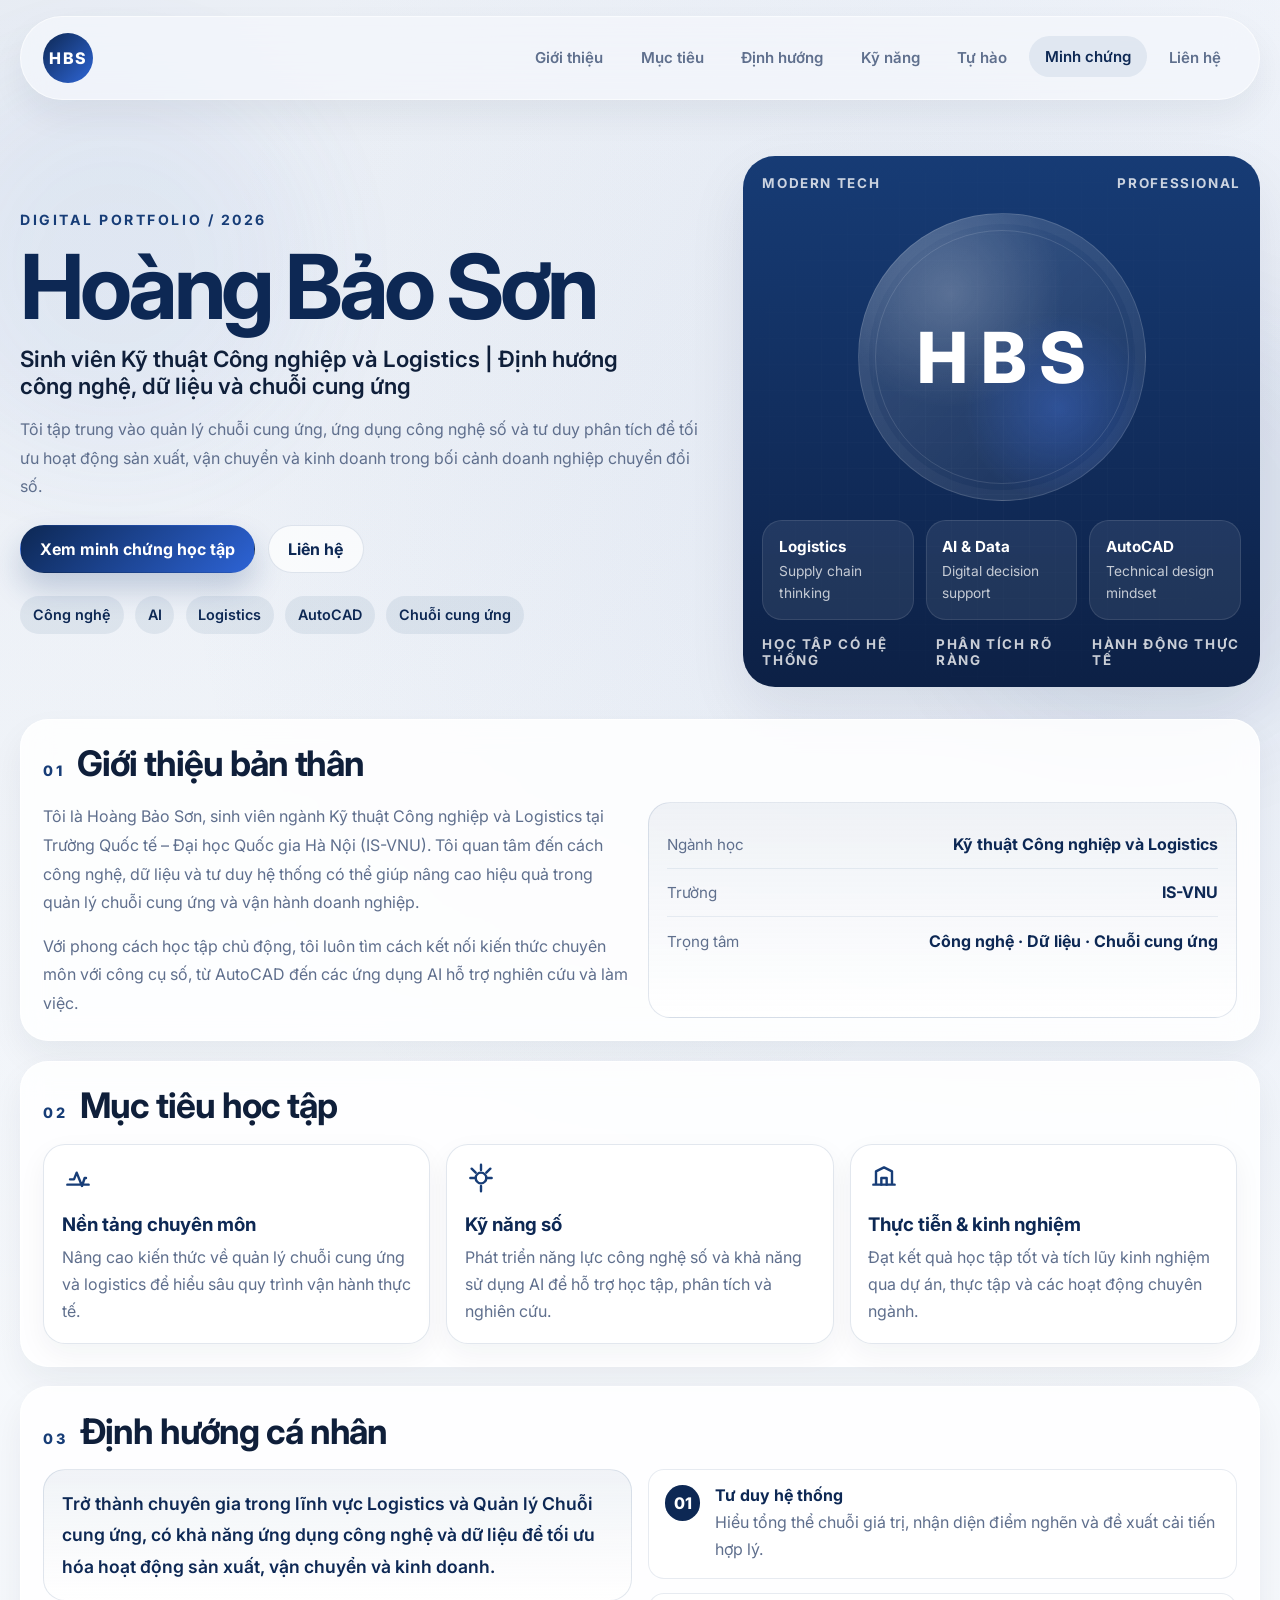
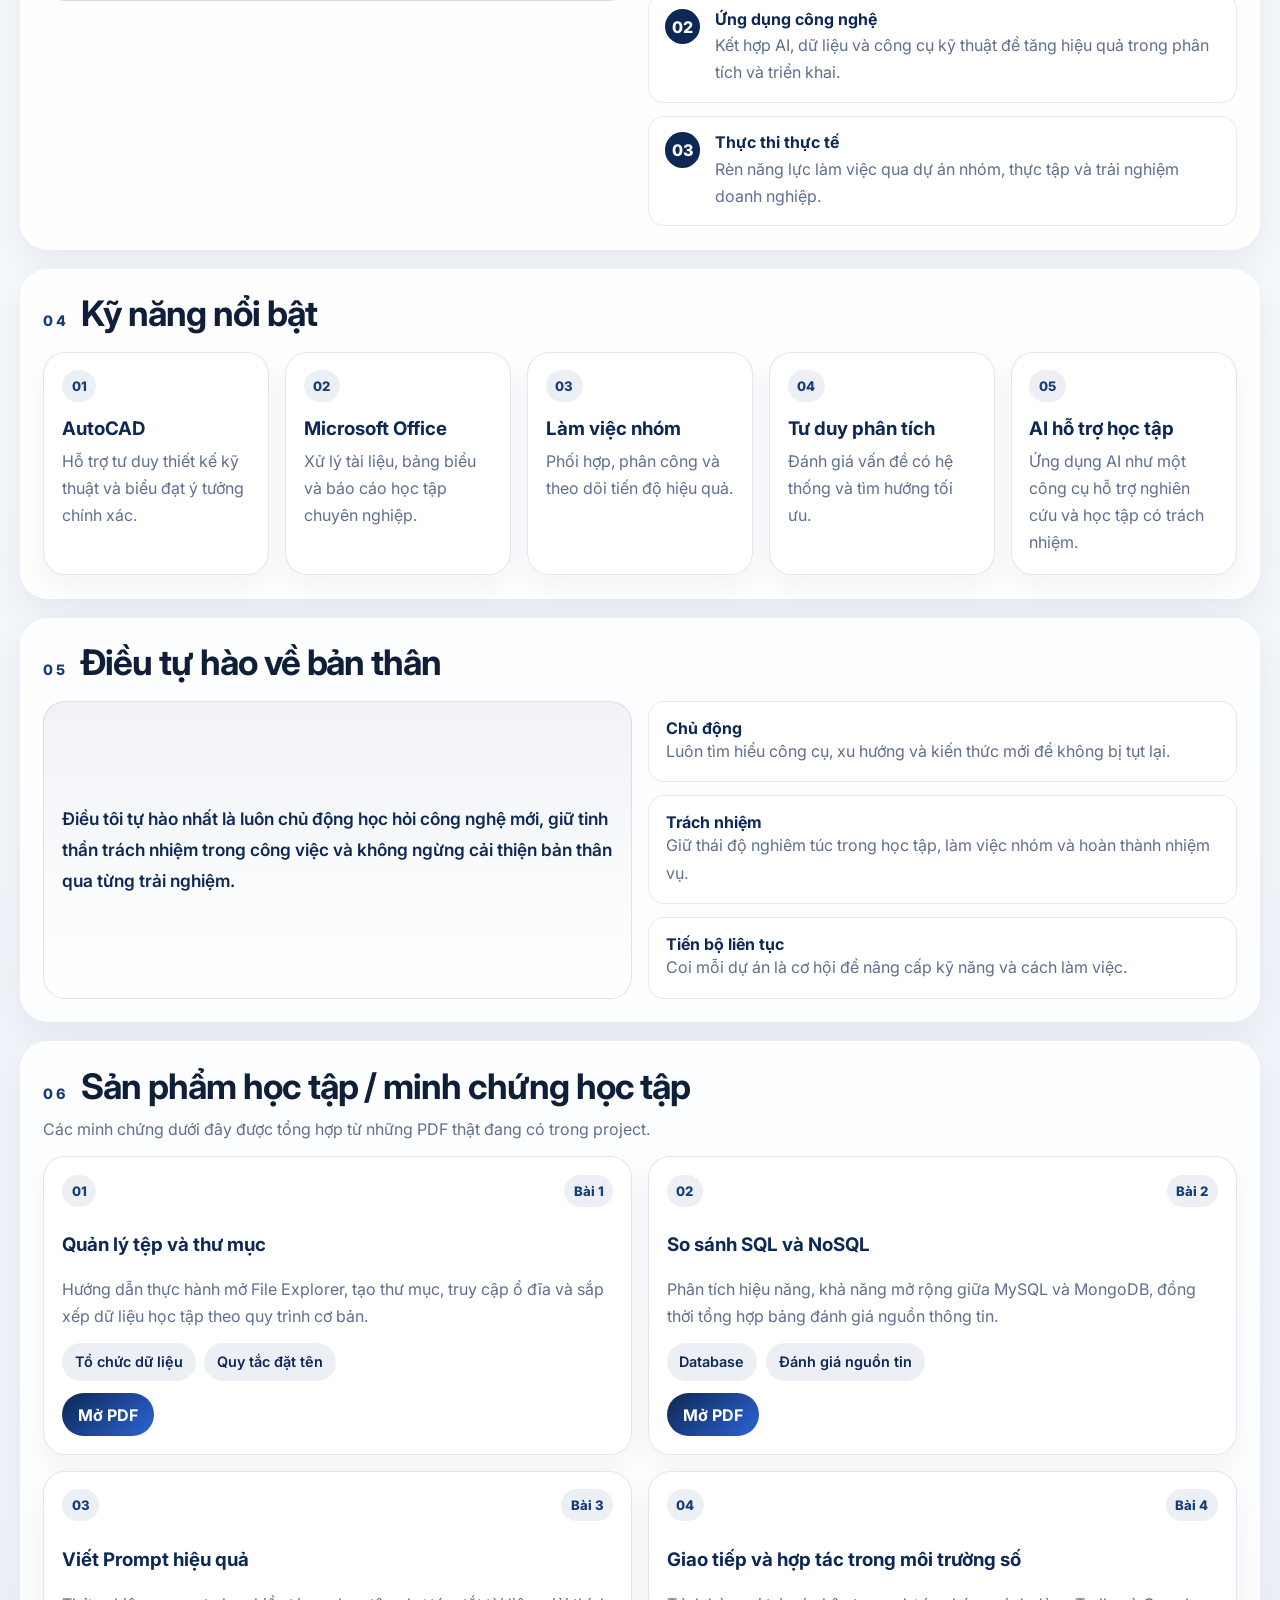
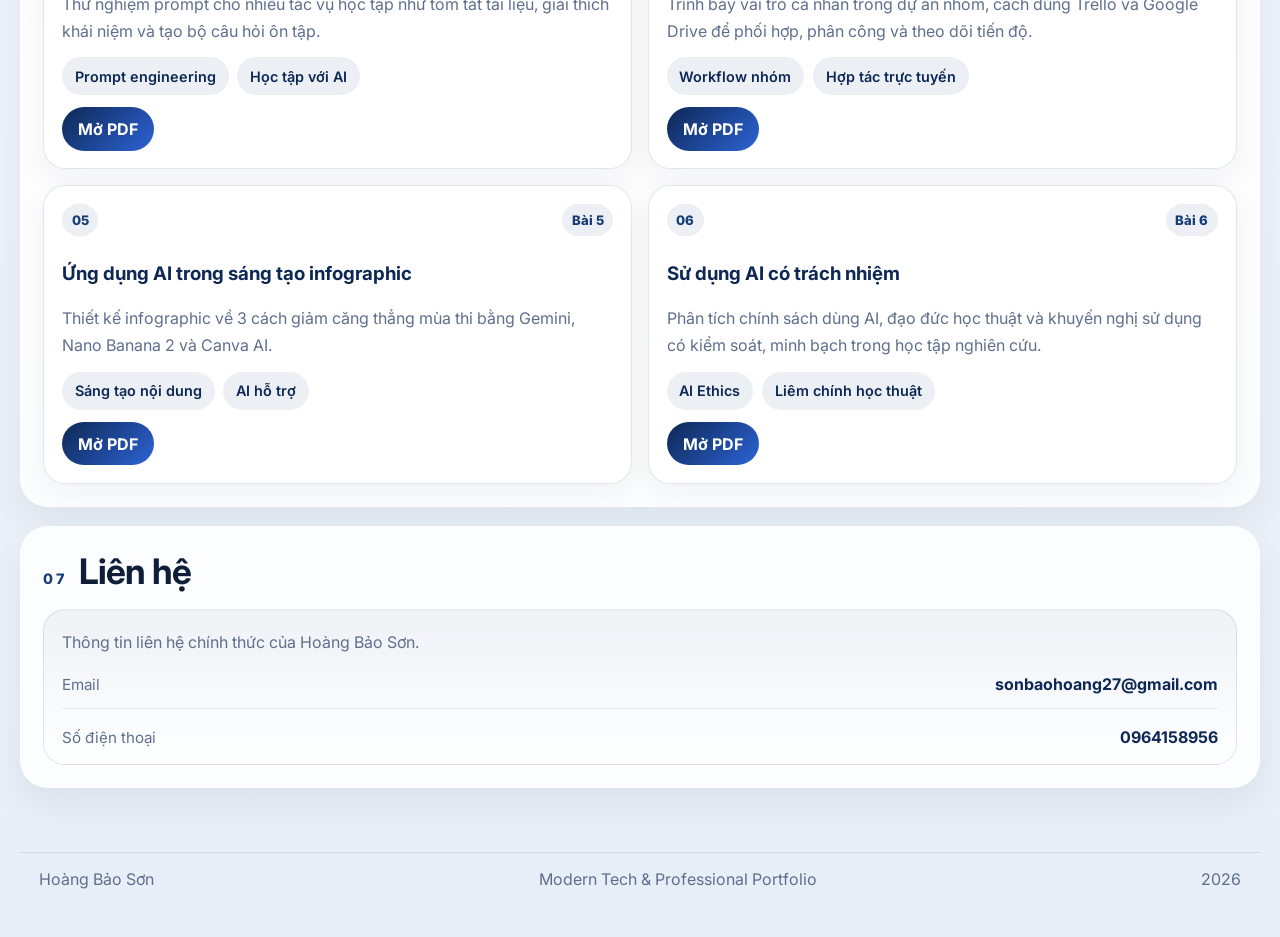
==== commit 18f87d22: "Update contact info for Hoang Son Co-authored-by: Copilot <223556219+Copilot@users.noreply.github.co" ====
--- a/output-site/index.html
+++ b/output-site/index.html
@@ -313,14 +313,14 @@
           <h2>Liên hệ</h2>
         </div>
         <div class="contact-box">
-          <p>Thông tin liên hệ chính thức sẽ được cập nhật khi có dữ liệu xác thực.</p>
+          <p>Thông tin liên hệ chính thức của Hoàng Bảo Sơn.</p>
           <div class="contact-status">
             <span>Email</span>
-            <strong>Đang cập nhật</strong>
+            <strong>sonbaohoang27@gmail.com</strong>
           </div>
           <div class="contact-status">
-            <span>Điện thoại</span>
-            <strong>Đang cập nhật</strong>
+            <span>Số điện thoại</span>
+            <strong>0964158956</strong>
           </div>
         </div>
       </article>
